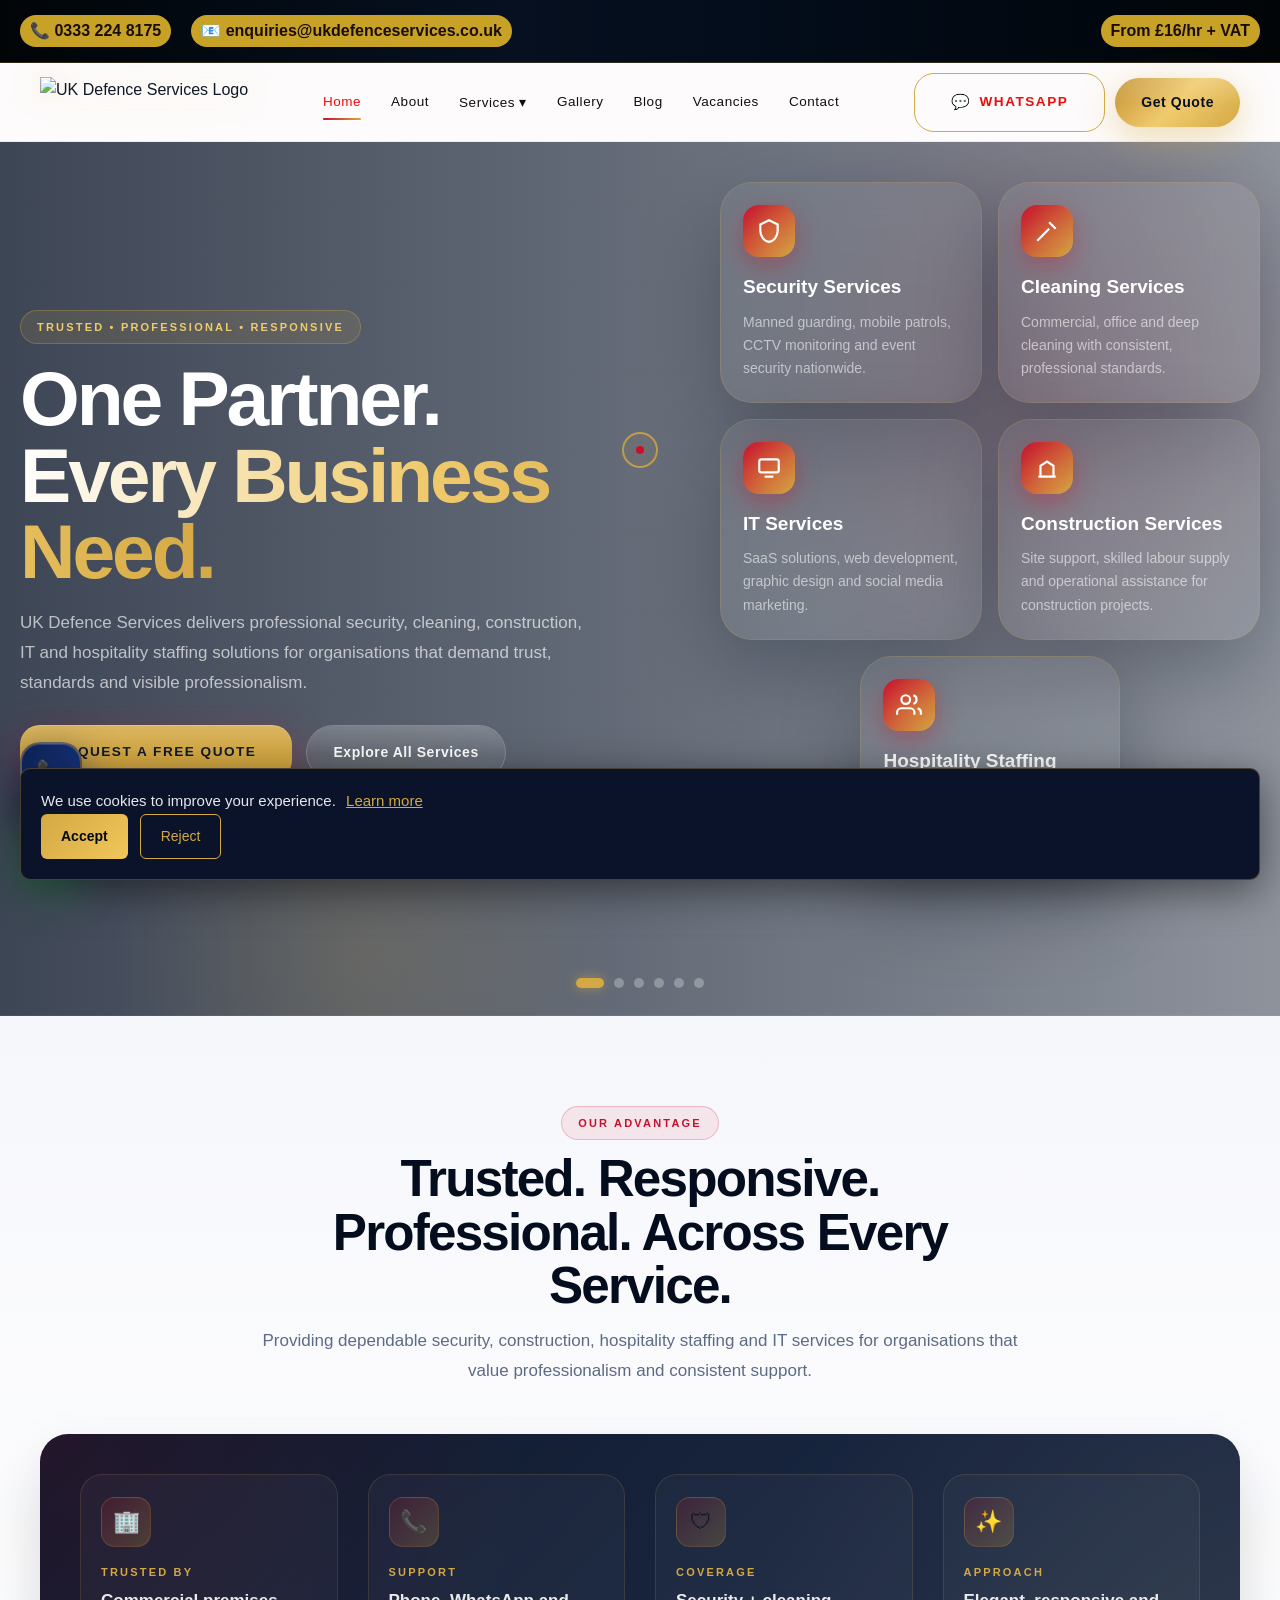
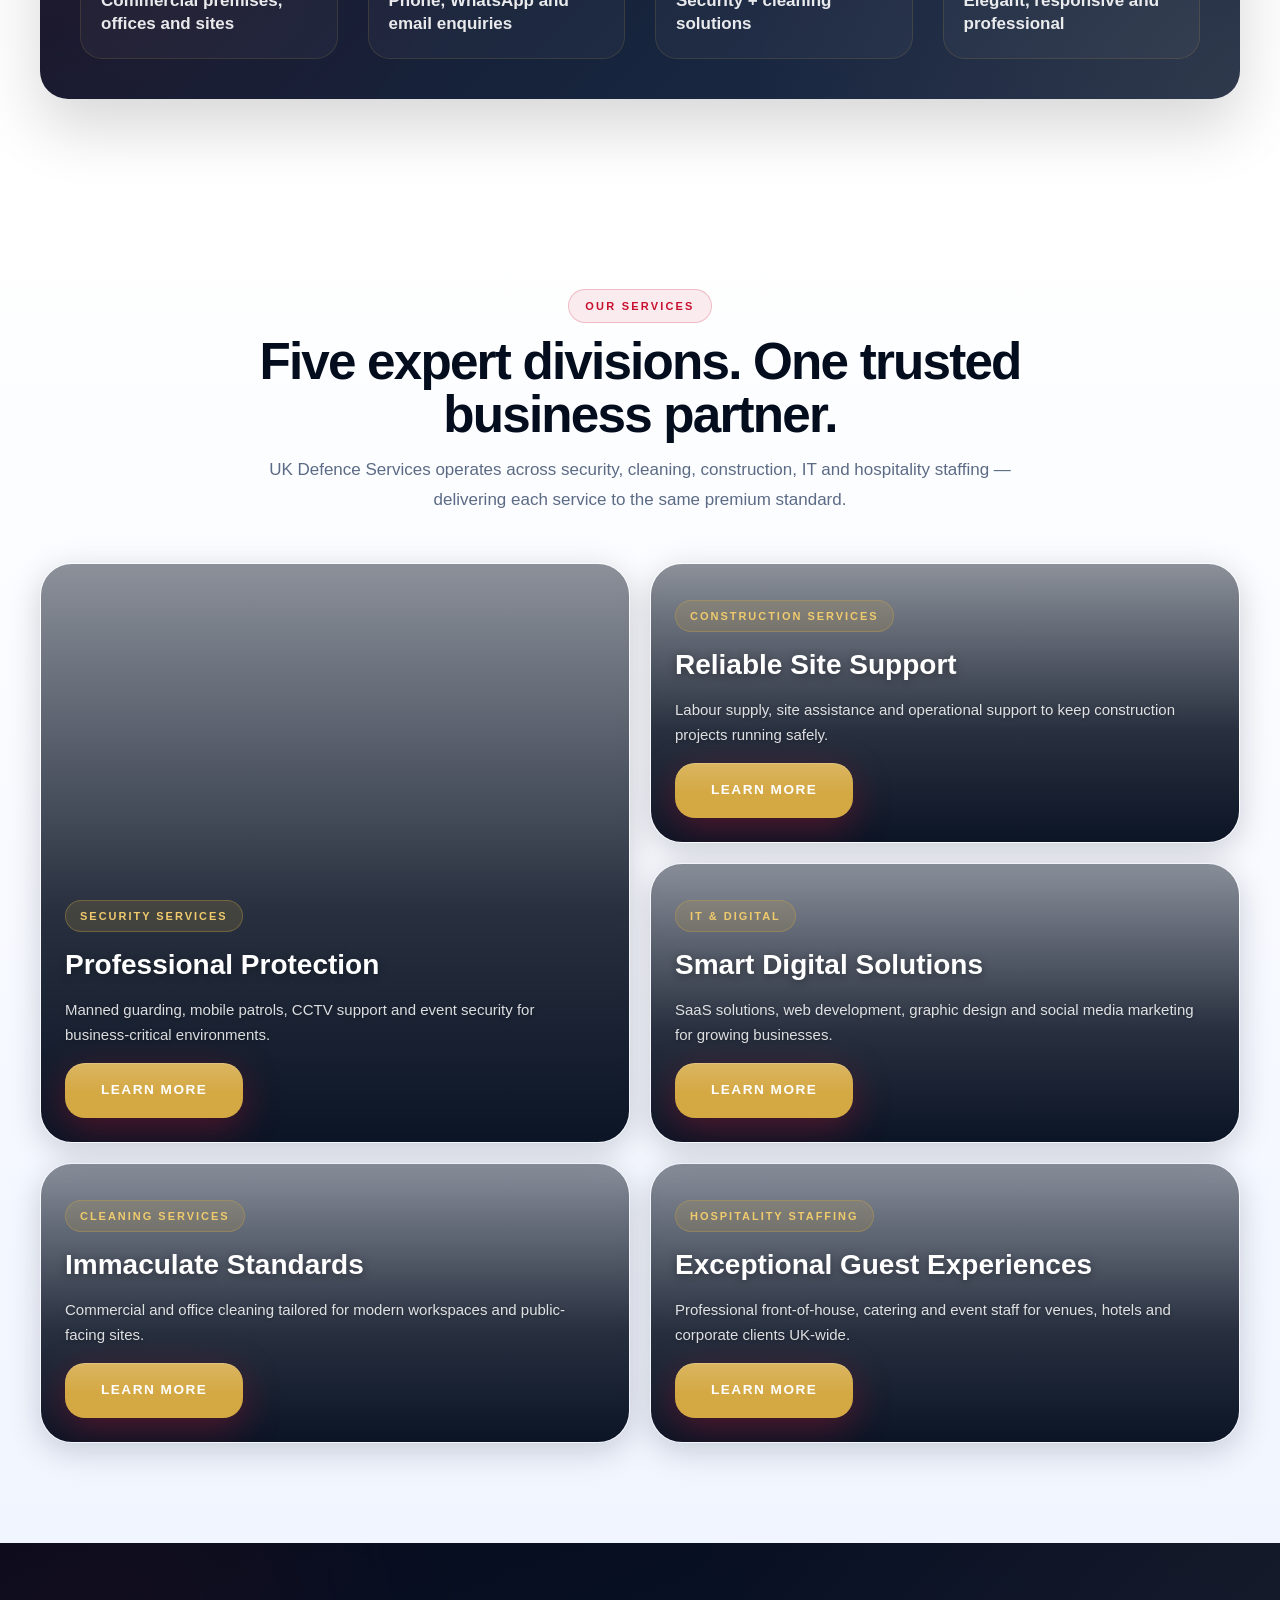
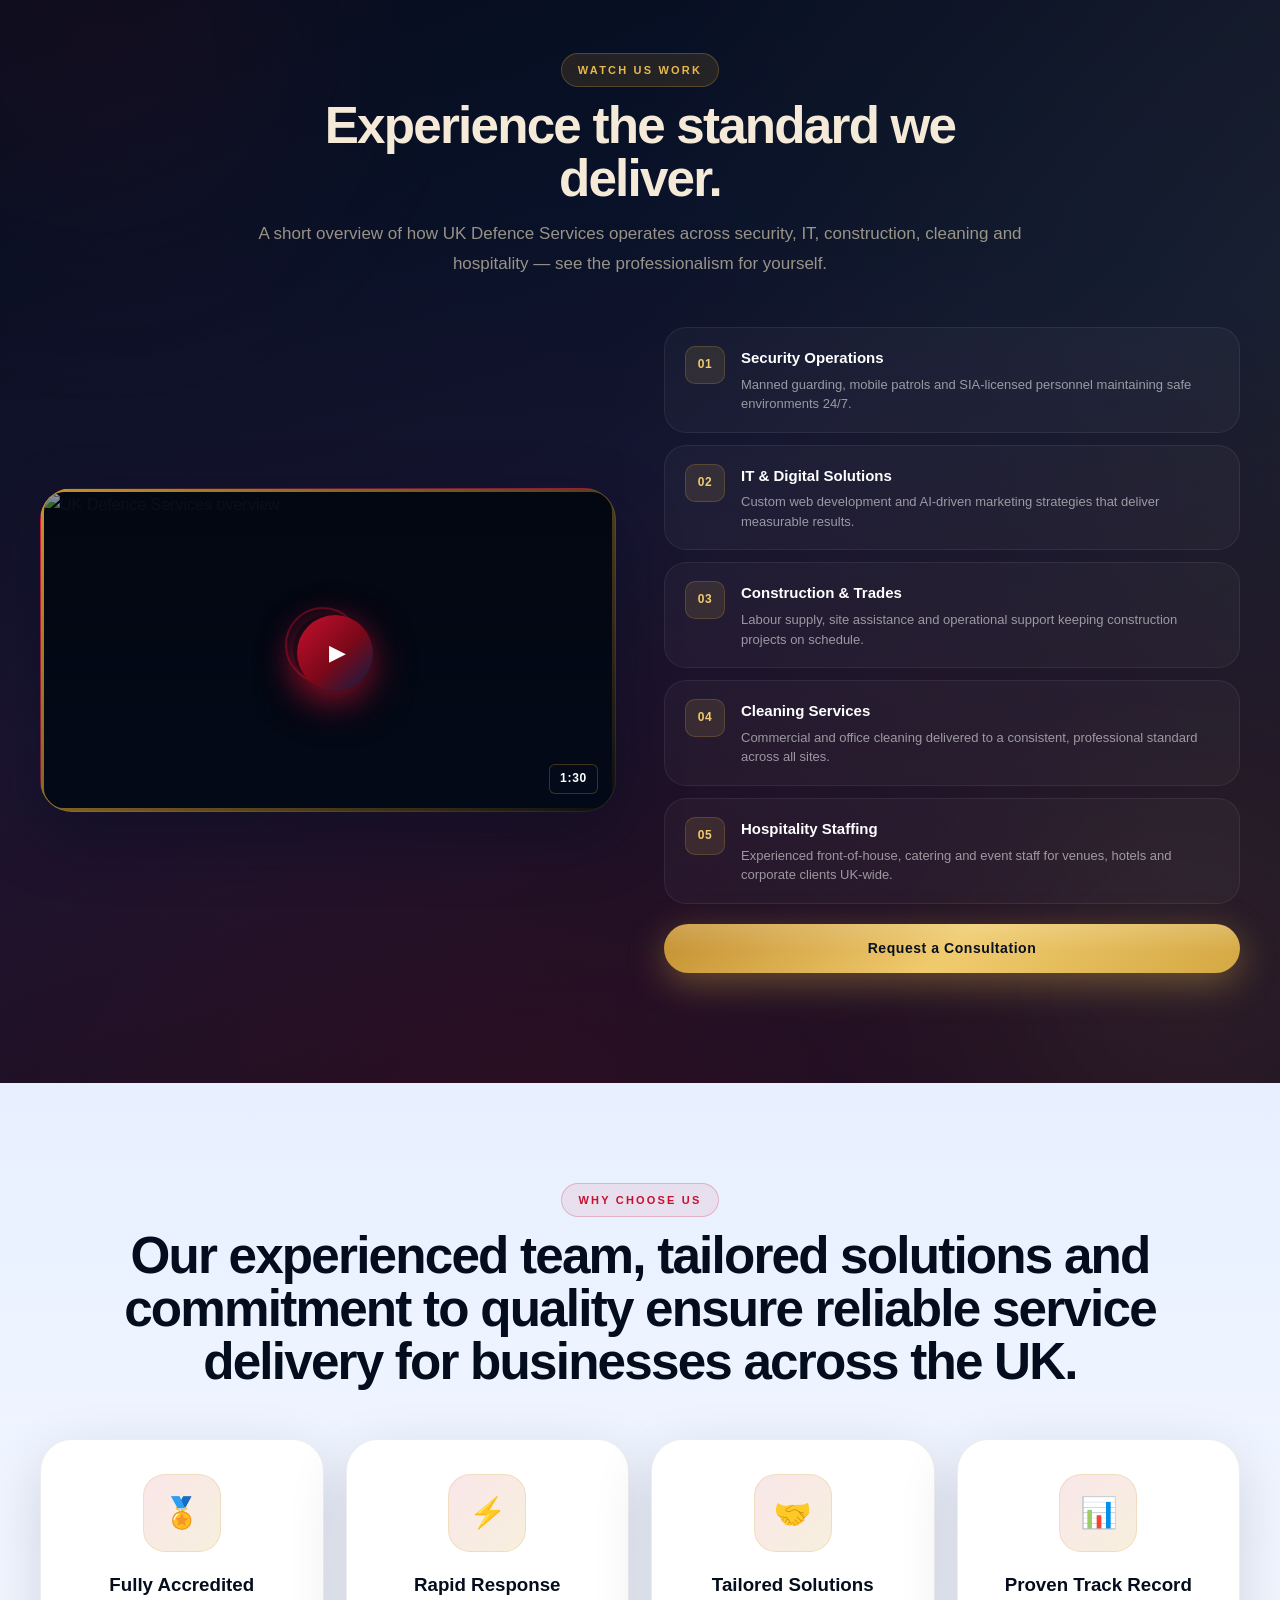
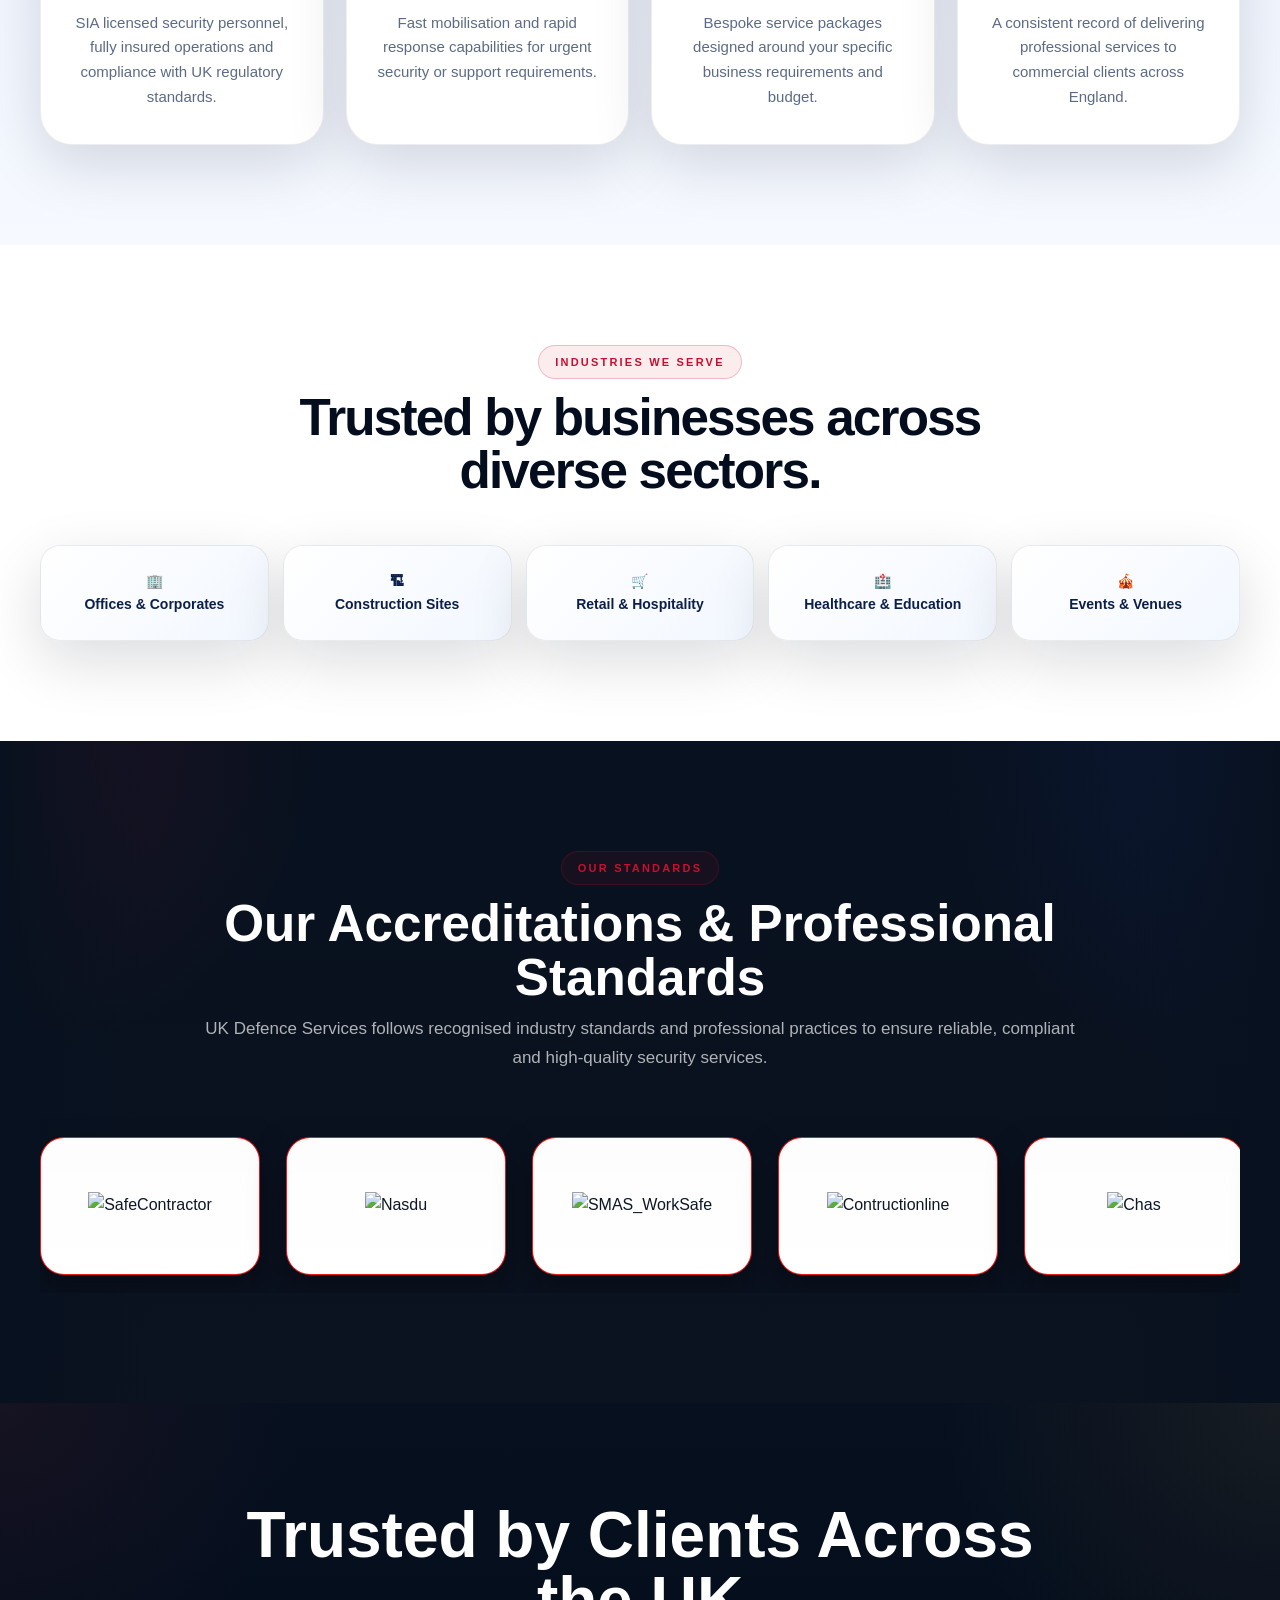
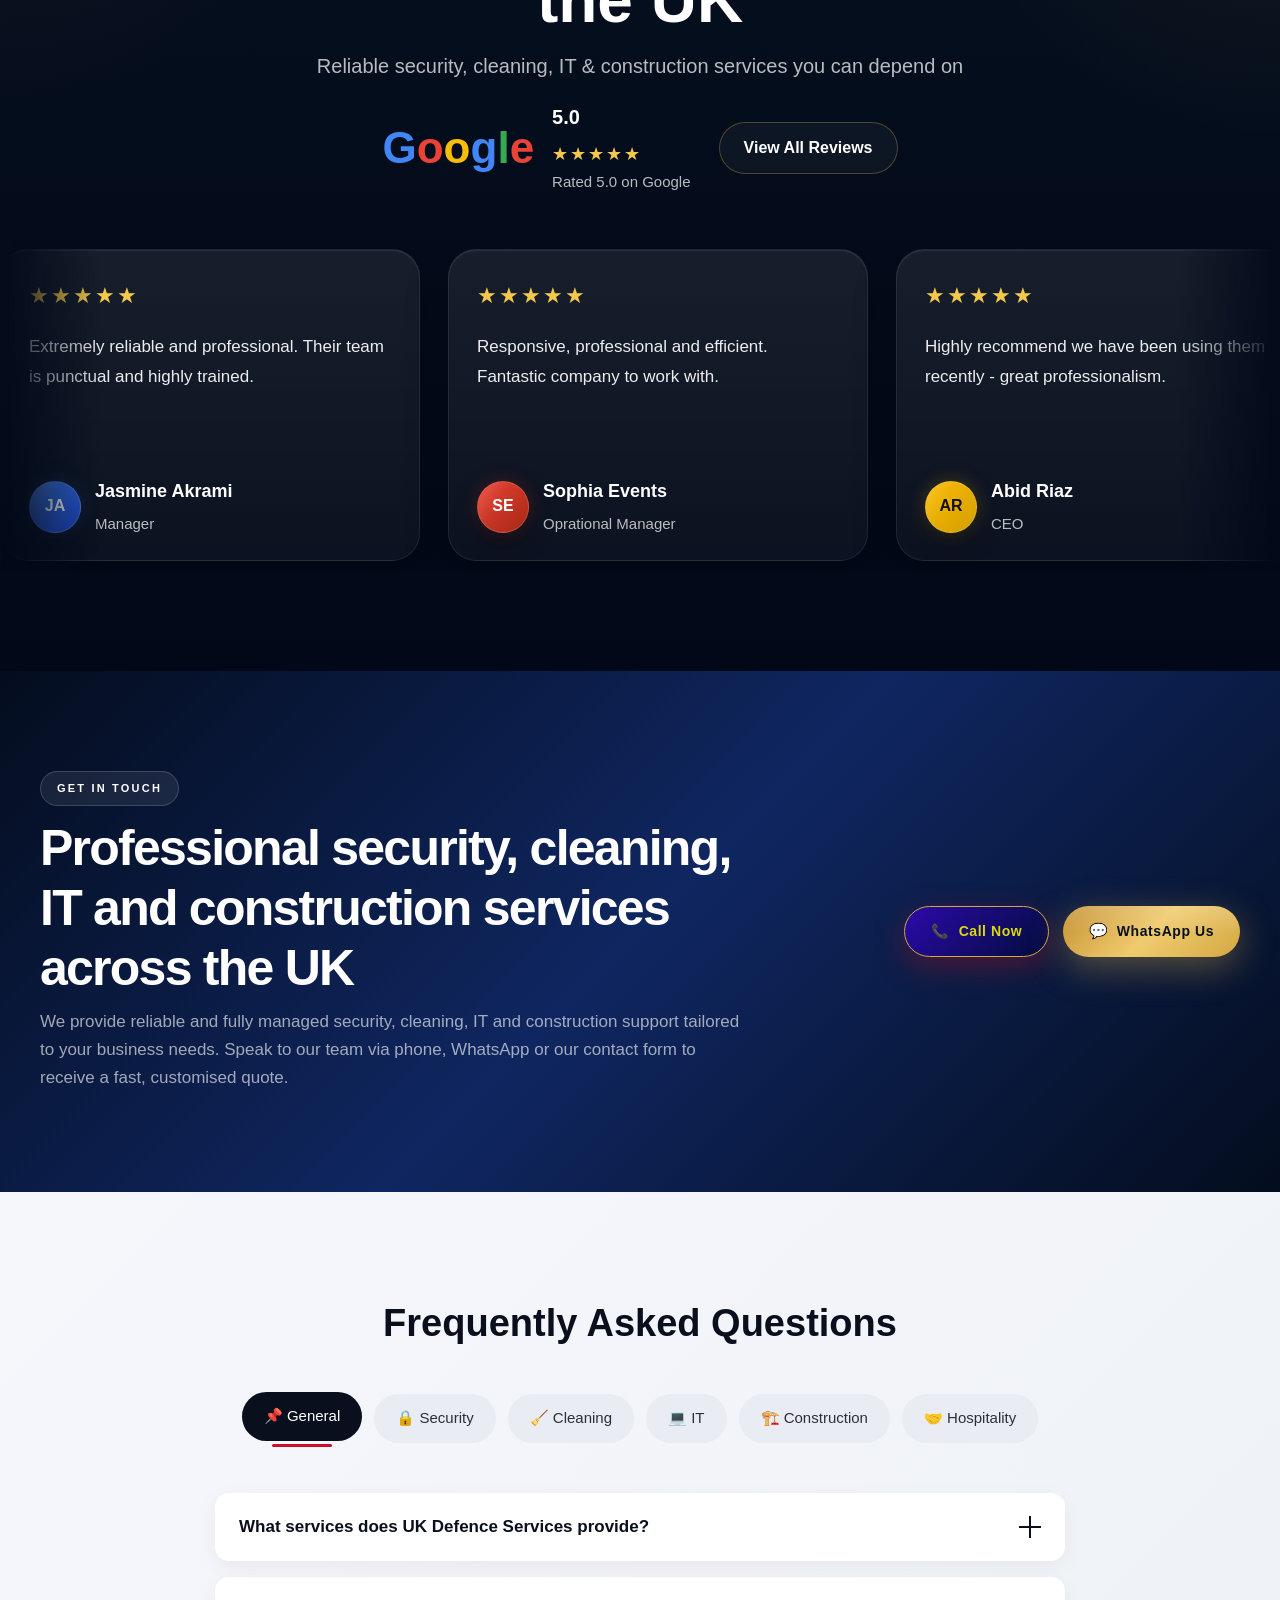
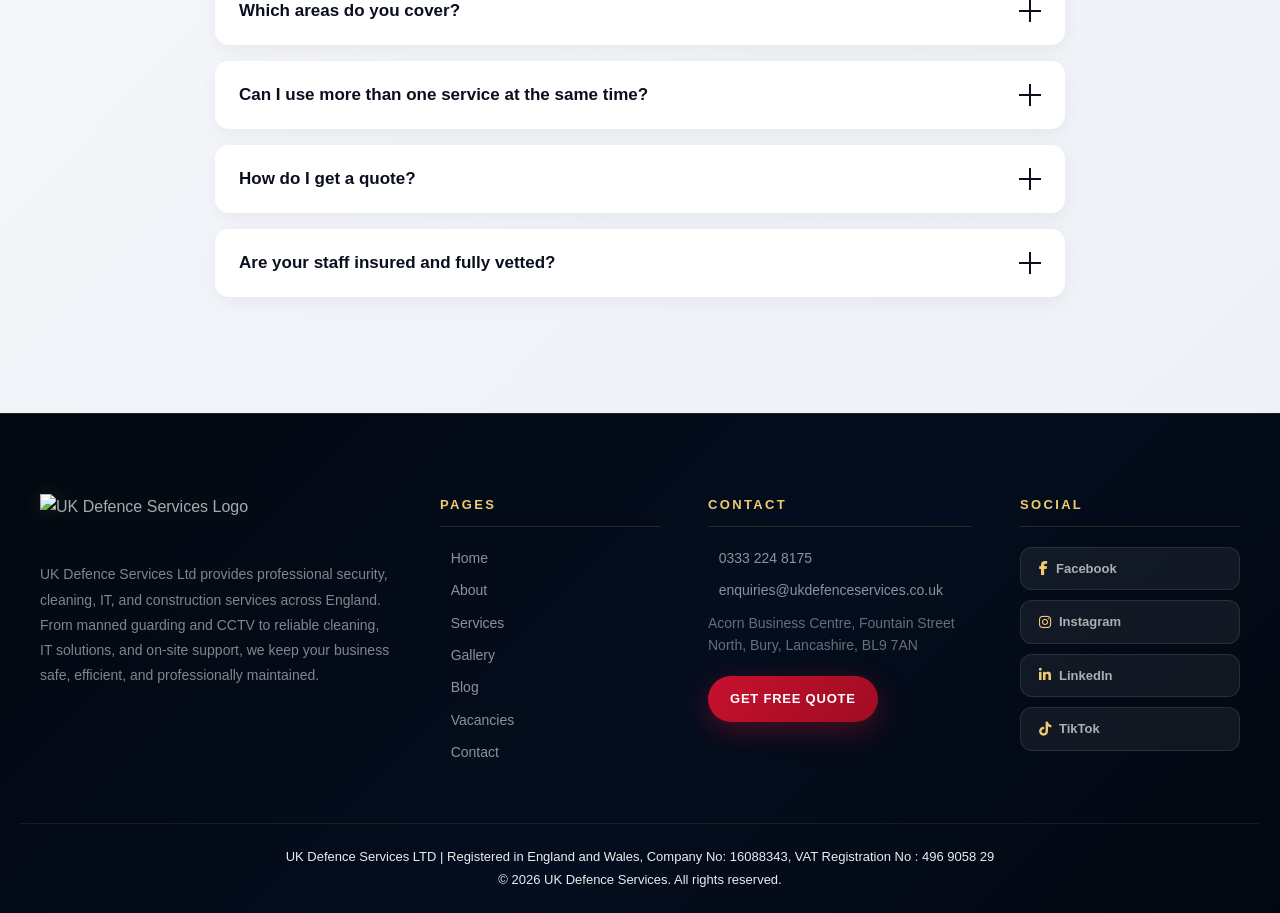
==== index.html @ 6c30d8b1 "Add files via upload" ====
<!-- ========================= FILE: index.html ========================= -->
<!DOCTYPE html>
<html lang="en">
<head>
  <meta charset="UTF-8" />
  <meta name="viewport" content="width=device-width, initial-scale=1.0">
  <title>UK Defence Services | Security · IT · Construction · Hospitality</title>
  <meta name="description" content="UK Defence Services provides professional security and cleaning services across the UK for offices, construction sites, retail premises, events and commercial properties." />
  <link rel="preconnect" href="https://fonts.googleapis.com">
  <link rel="preconnect" href="https://fonts.gstatic.com" crossorigin>
  <link href="https://fonts.googleapis.com/css2?family=Cormorant+Garamond:ital,wght@0,300;0,400;0,500;0,600;0,700;1,300;1,400;1,600&family=Plus+Jakarta+Sans:ital,wght@0,300;0,400;0,500;0,600;0,700;0,800;1,300;1,400&display=swap" rel="stylesheet">
  <link rel="stylesheet" href="https://cdnjs.cloudflare.com/ajax/libs/font-awesome/6.5.1/css/all.min.css">

  <link rel="stylesheet" href="newhome.css" />
  <link rel="stylesheet" href="cookie.css">
  <link rel="stylesheet" href="style.css">



</head>

<body class="has-custom-cursor">
<div class="cursor-ring"></div>
<div class="cursor-dot"></div>

  <!-- ===== START: Top Bar ===== -->
  <div class="topbar">
    <div class="container topbar-inner">
      <div class="topbar-left">

        <span style="background: #c8a227; color: #1a0e00; font-weight: 600; font-size: 16px; padding: 3px 10px; border-radius: 20px;">
          <a href="tel:03332248175" style="color: #1a0e00; text-decoration: none;">
            📞 0333 224 8175 </a>
        </span>

        
      <span style="background: #c8a227; color: #1a0e00; font-weight: 600; font-size: 16px; padding: 3px 10px; border-radius: 20px;">
         <a href="mailto:enquiries@ukdefenceservices.co.uk" style="color: #1a0e00; text-decoration: none;">
           📧 enquiries@ukdefenceservices.co.uk </a>
      </span>

      </div>
       <span style="background: #c8a227; color: #1a0e00; font-weight: 600; font-size: 16px; padding: 3px 10px; 
       border-radius: 20px;">From £16/hr + VAT</span>
     
    </div>
  </div>
  <!-- ===== END: Top Bar ===== -->

  <!-- ===== START: Header / Navigation ===== -->
  <header class="site-header" id="siteHeader">
    <div class="container nav-wrap">
      <a class="brand" href="index.html">
        <img src="assets/logo/logo.png" alt="UK Defence Services Logo" class="brand-logo-img" />
      </a>

      <nav class="main-nav" id="mainNav">
        <a href="index.html" class="active">Home</a>
        <a href="about.html">About</a>
      
    <div class="mega-menu">
        <a href="services.html" class="mega-trigger">Services ▾</a>
        <div class="mega-content">
          <div class="mega-column">
            <h4>Security</h4>
            <a href="security.html">🛡 Security Services</a>
            <p>Manned guarding, patrols, CCTV and event security.</p>
          </div>
          <div class="mega-column">
            <h4>Cleaning</h4>
            <a href="cleaning.html">🧹 Cleaning Services</a>
            <p>Commercial, office and deep cleaning for all premises.</p>
          </div>
          <div class="mega-column">
            <h4>Construction</h4>
            <a href="construction.html">🏗 Construction Services</a>
            <p>Labour supply, site support and skilled trades.</p>
          </div>
          <div class="mega-column">
            <h4>Hospitality</h4>
            <a href="hospitality.html">🍽 Hospitality Staffing</a>
            <p>Front-of-house and event hospitality staff.</p>
          </div>
          <div class="mega-column">
            <h4>Technology</h4>
            <a href="it-services.html">💻 IT &amp; Digital</a>
            <p>Web development, SaaS and digital marketing.</p>
          </div>
          <div class="mega-column">
            <h4>All Services</h4>
            <a href="services.html">📋 View All Services</a>
            <p>See our full range of professional services.</p>
          </div>
        </div>
      </div>

        <a href="gallery.html">Gallery</a>
        <a href="blog.html">Blog</a>
        <a href="vacancies.html">Vacancies</a>
        <a href="contact.html">Contact</a>
      </nav>

      <div class="nav-actions">
        <a class="btn btn-outline btn-icon whatsapp-btn" href="https://wa.me/447380738256">
          <span>💬</span> WhatsApp
        </a>
        <a class="btn btn-gold" href="contact.html">Get Quote</a>
      </div>

      <button class="menu-toggle" id="menuToggle" aria-label="Open menu">☰</button>
    </div>

    <div class="mobile-nav" id="mobileNav">
      <a href="index.html">Home</a>
      <a href="about.html">About</a>
      <a href="services.html">Services</a>
      <a href="gallery.html">Gallery</a>
      <a href="blog.html">Blog</a>
      <a href="vacancies.html">Vacancies</a>
      <a href="contact.html">Contact</a>
    </div>
  </header>
  <!-- ===== END: Header / Navigation ===== -->

  <!-- ===== START: Hero Carousel ===== -->

<section class="hero hero-home">
  <div class="hero-bg-lines"></div>
  <div class="hero-carousel" id="heroCarousel">

    <!-- ================================================ -->
    <!-- SLIDE 1 — Overview (All Services)                -->
    <!-- ================================================ -->
    <div class="hero-slide active security-slide"
      style="background-image:
        linear-gradient(90deg, rgba(7,18,38,.78), rgba(7,18,38,.46)),
        url('assets/images/Security.png');">

      <div class="container hero-inner">
        <div class="hero-copy">
          <span class="eyebrow">Trusted • Professional • Responsive</span>
          <h1>One Partner.<br><span>Every Business Need.</span></h1>
          <p>UK Defence Services delivers professional security, cleaning, construction, IT and hospitality staffing solutions for organisations that demand trust, standards and visible professionalism.</p>
          <div class="hero-cta-row">
            <a class="btn btn-primary" href="contact.html">Request a Free Quote</a>
            <a class="btn btn-ghost" href="services.html">Explore All Services</a>
          </div>
          <div class="hero-points">
            <span>24/7 Support</span>
            <span>Commercial Clients</span>
            <span>Rapid Response</span>
            <span>UK-Wide Coverage</span>
          </div>
        </div>

        <div class="hero-card-grid">
          <div class="hero-mini-card glass-card">
            <div class="hero-mini-icon">
              <svg width="26" height="26" viewBox="0 0 24 24" fill="none" stroke="white" stroke-width="2">
                <path d="M12 2L4 6v6c0 5 3.8 9.7 8 10 4.2-.3 8-5 8-10V6l-8-4z"/>
              </svg>
            </div>
            <h3>Security Services</h3>
            <p>Manned guarding, mobile patrols, CCTV monitoring and event security nationwide.</p>
          </div>
          <div class="hero-mini-card glass-card">
            <div class="hero-mini-icon">
              <svg width="26" height="26" viewBox="0 0 24 24" fill="none" stroke="white" stroke-width="2">
                <path d="M3 21l6-6M14 4l6 6M8 16l6-6"/>
              </svg>
            </div>
            <h3>Cleaning Services</h3>
            <p>Commercial, office and deep cleaning with consistent, professional standards.</p>
          </div>
          <div class="hero-mini-card glass-card">
            <div class="hero-mini-icon">
              <svg width="26" height="26" viewBox="0 0 24 24" fill="none" stroke="white" stroke-width="2">
                <rect x="3" y="4" width="18" height="12" rx="2"/>
                <path d="M8 20h8"/>
              </svg>
            </div>
            <h3>IT Services</h3>
            <p>SaaS solutions, web development, graphic design and social media marketing.</p>
          </div>
          <div class="hero-mini-card glass-card">
            <div class="hero-mini-icon">
              <svg width="26" height="26" viewBox="0 0 24 24" fill="none" stroke="white" stroke-width="2">
                <path d="M4 20h16M6 20V10l6-4 6 4v10"/>
              </svg>
            </div>
            <h3>Construction Services</h3>
            <p>Site support, skilled labour supply and operational assistance for construction projects.</p>
          </div>
          <div class="hero-mini-card glass-card">
            <div class="hero-mini-icon">
              <svg width="26" height="26" viewBox="0 0 24 24" fill="none" stroke="white" stroke-width="2">
                <path d="M17 21v-2a4 4 0 0 0-4-4H5a4 4 0 0 0-4 4v2"/>
                <circle cx="9" cy="7" r="4"/>
                <path d="M23 21v-2a4 4 0 0 0-3-3.87"/>
                <path d="M16 3.13a4 4 0 0 1 0 7.75"/>
              </svg>
            </div>
            <h3>Hospitality Staffing</h3>
            <p>Reliable front-of-house, catering and event staffing for venues across the UK.</p>
          </div>
        </div>
      </div>
    </div>
    <!-- END SLIDE 1 -->

    <!-- ================================================ -->
    <!-- SLIDE 2 — Security                               -->
    <!-- ================================================ -->
    <div class="hero-slide"
      style="background-image:
        linear-gradient(90deg, rgba(7,18,38,.80), rgba(7,18,38,.48)),
        url('assets/images/Security.png');">

      <div class="container hero-inner">
        <div class="hero-copy">
          <span class="eyebrow">Licensed • Vetted • Always On</span>
          <h1>Professional Security Services<br><span>You Can Rely On 24/7.</span></h1>
          <p>UK Defence Services provides SIA-licensed manned guarding, mobile patrols, CCTV monitoring and event security for commercial, retail and public-sector clients across the UK.</p>
          <div class="hero-cta-row">
            <a class="btn btn-primary" href="contact.html">Get a Security Quote</a>
            <a class="btn btn-ghost" href="services.html">View Security Services</a>
          </div>
          <div class="hero-points">
            <span>SIA Licensed Guards</span>
            <span>Mobile Patrols</span>
            <span>CCTV Support</span>
            <span>Event Security</span>
          </div>
        </div>

        <div class="hero-side-card hero-stat-stack glass-card">
          <div class="hero-mini-icon">
            <svg width="28" height="28" viewBox="0 0 24 24" fill="none" stroke="white" stroke-width="2" stroke-linecap="round" stroke-linejoin="round">
              <path d="M12 2L4 6v6c0 5 3.8 9.7 8 10 4.2-.3 8-5 8-10V6l-8-4z"/>
            </svg>
          </div>
          <h3 style="color:#f5c35b;">Why Choose Us</h3>
          <ul>
            <li>SIA-licensed &amp; fully vetted officers</li>
            <li>24/7 control room support</li>
            <li>Rapid deployment nationwide</li>
            <li>Bespoke risk assessments</li>
          </ul>
        </div>
      </div>
    </div>
    <!-- END SLIDE 2 -->

    <!-- ================================================ -->
    <!-- SLIDE 3 — Cleaning                               -->
    <!-- ================================================ -->
    <div class="hero-slide"
      style="background-image:
        linear-gradient(90deg, rgba(7,18,38,.8), rgba(7,18,38,.48)),
        url('assets/images/cleaning.png');">

      <div class="container hero-inner">
        <div class="hero-copy">
          <span class="eyebrow">Clean • Consistent • Professional</span>
          <h1>Commercial Cleaning Services<br><span>That Make a Lasting Impression.</span></h1>
          <p>From daily office cleans to specialist deep cleaning contracts, UK Defence Services maintains spotless environments for businesses, public buildings and high-footfall venues across the UK.</p>
          <div class="hero-cta-row">
            <a class="btn btn-primary" href="contact.html">Book a Cleaning Consultation</a>
            <a class="btn btn-ghost" href="gallery.html">See Our Work</a>
          </div>
          <div class="hero-points">
            <span>Office Cleaning</span>
            <span>Deep Cleaning</span>
            <span>Flexible Contracts</span>
            <span>Eco-Friendly Products</span>
          </div>
        </div>

        <div class="hero-stat-stack glass-card hero-stat-up">
          <div><strong>50+</strong><span>Sites Supported</span></div>
          <div><strong>98%</strong><span>Client Satisfaction</span></div>
          <div><strong>24/7</strong><span>Service Availability</span></div>
        </div>
      </div>
    </div>
    <!-- END SLIDE 3 -->

    <!-- ================================================ -->
    <!-- SLIDE 4 — Construction                           -->
    <!-- ================================================ -->
    <div class="hero-slide"
      style="background-image:
        linear-gradient(90deg, rgba(7,18,38,.80), rgba(7,18,38,.48)),
        url('assets/images/Construction.png');">

      <div class="container hero-inner">
        <div class="hero-copy">
          <span class="eyebrow">Site Support • Labour Supply • Delivery</span>
          <h1>Construction Support Services<br><span>Built for Reliable Site Operations.</span></h1>
          <p>UK Defence Services supplies skilled site labour, operational support staff and project assistance to construction companies and contractors who need dependable, safety-conscious teams on the ground.</p>
          <div class="hero-cta-row">
            <a class="btn btn-primary" href="contact.html">Request Site Support</a>
            <a class="btn btn-ghost" href="services.html">Explore Construction Services</a>
          </div>
          <div class="hero-points">
            <span>Skilled Labour Supply</span>
            <span>Site Assistance</span>
            <span>Health &amp; Safety Compliant</span>
            <span>Flexible Coverage</span>
          </div>
        </div>

        <div class="hero-side-card hero-stat-stack glass-card">
          <div class="hero-mini-icon">
            <svg width="28" height="28" viewBox="0 0 24 24" fill="none" stroke="white" stroke-width="2" stroke-linecap="round" stroke-linejoin="round">
              <circle cx="12" cy="12" r="3"></circle>
              <path d="M19.4 15a1.7 1.7 0 0 0 .3 1.8l.1.1a2 2 0 1 1-2.8 2.8l-.1-.1a1.7 1.7 0 0 0-1.8-.3 1.7 1.7 0 0 0-1 1.5V21a2 2 0 1 1-4 0v-.1a1.7 1.7 0 0 0-1-1.5 1.7 1.7 0 0 0-1.8.3l-.1.1a2 2 0 1 1-2.8-2.8l.1-.1a1.7 1.7 0 0 0 .3-1.8 1.7 1.7 0 0 0-1.5-1H3a2 2 0 1 1 0-4h.1a1.7 1.7 0 0 0 1.5-1 1.7 1.7 0 0 0-.3-1.8l-.1-.1a2 2 0 1 1 2.8-2.8l.1.1a1.7 1.7 0 0 0 1.8.3h0A1.7 1.7 0 0 0 10.5 3H11a2 2 0 1 1 4 0h-.1a1.7 1.7 0 0 0 1 1.5h0a1.7 1.7 0 0 0 1.8-.3l.1-.1a2 2 0 1 1 2.8 2.8l-.1.1a1.7 1.7 0 0 0-.3 1.8v0A1.7 1.7 0 0 0 21 10.5V11a2 2 0 1 1 0 4h-.1a1.7 1.7 0 0 0-1.5 1z"></path>
            </svg>
          </div>
          <h3 style="color:#f5c35b;">Operational Excellence</h3>
          <ul>
            <li>Fully trained &amp; certified staff</li>
            <li>Rapid response deployment</li>
            <li>Flexible site coverage</li>
            <li>Consistent service standards</li>
          </ul>
        </div>
      </div>
    </div>
    <!-- END SLIDE 4 -->

    <!-- ================================================ -->
    <!-- SLIDE 5 — IT Services                            -->
    <!-- ================================================ -->
    <div class="hero-slide"
      style="background-image:
        linear-gradient(90deg, rgba(7,18,38,.80), rgba(7,18,38,.48)),
        url('assets/images/IT.png');">

      <div class="container hero-inner">
        <div class="hero-copy">
          <span class="eyebrow">Digital • Scalable • Results-Driven</span>
          <h1>IT &amp; Digital Solutions<br><span>Built to Grow Your Business.</span></h1>
          <p>From bespoke web development and SaaS platforms to graphic design and social media marketing, UK Defence Services helps organisations build a powerful, measurable digital presence.</p>
          <div class="hero-cta-row">
            <a class="btn btn-primary" href="contact.html">Start Your Digital Project</a>
            <a class="btn btn-ghost" href="services.html">Explore IT Services</a>
          </div>
          <div class="hero-points">
            <span>Web Development</span>
            <span>SaaS Solutions</span>
            <span>Graphic Design</span>
            <span>Social Media Marketing</span>
          </div>
        </div>

        <div class="hero-side-card hero-stat-stack glass-card">
          <div class="hero-mini-icon">
            <svg width="28" height="28" viewBox="0 0 24 24" fill="none" stroke="white" stroke-width="2" stroke-linecap="round" stroke-linejoin="round">
              <path d="M3 12l4-4 4 4 4-4 6 6"></path>
            </svg>
          </div>
          <h3 style="color:#f5c35b;">Our Digital Promise</h3>
          <ul>
            <li>Clear, transparent communication</li>
            <li>On-time, on-budget delivery</li>
            <li>SEO &amp; performance-first builds</li>
            <li>Long-term support partnerships</li>
          </ul>
        </div>
      </div>
    </div>
    <!-- END SLIDE 5 -->

    <!-- ================================================ -->
    <!-- SLIDE 6 — Hospitality Staffing                   -->
    <!-- ================================================ -->
    <div class="hero-slide"
      style="background-image:
        linear-gradient(90deg, rgba(7,18,38,.80), rgba(7,18,38,.48)),
        url('assets/images/Hospitality.png');">

      <div class="container hero-inner">
        <div class="hero-copy">
          <span class="eyebrow">Front-of-House • Events • Catering</span>
          <h1>Hospitality Staffing Solutions<br><span>That Elevate Every Guest Experience.</span></h1>
          <p>UK Defence Services supplies experienced, professional hospitality staff — from front-of-house and bar teams to event catering crews — helping venues, hotels and corporate clients deliver exceptional service every time.</p>
          <div class="hero-cta-row">
            <a class="btn btn-primary" href="contact.html">Enquire About Staffing</a>
            <a class="btn btn-ghost" href="services.html">Explore Hospitality Services</a>
          </div>
          <div class="hero-points">
            <span>Event Staffing</span>
            <span>Front-of-House Teams</span>
            <span>Catering Support</span>
            <span>Short &amp; Long-Term Contracts</span>
          </div>
        </div>

        <div class="hero-side-card hero-stat-stack glass-card">
          <div class="hero-mini-icon">
            <svg width="28" height="28" viewBox="0 0 24 24" fill="none" stroke="white" stroke-width="2" stroke-linecap="round" stroke-linejoin="round">
              <path d="M17 21v-2a4 4 0 0 0-4-4H5a4 4 0 0 0-4 4v2"/>
              <circle cx="9" cy="7" r="4"/>
              <path d="M23 21v-2a4 4 0 0 0-3-3.87"/>
              <path d="M16 3.13a4 4 0 0 1 0 7.75"/>
            </svg>
          </div>
          <h3 style="color:#f5c35b;">Staffing You Can Trust</h3>
          <ul>
            <li>Fully vetted &amp; trained personnel</li>
            <li>Last-minute cover available</li>
            <li>Uniformed, presentable teams</li>
            <li>UK-wide placement capability</li>
          </ul>
        </div>
      </div>
    </div>
    <!-- END SLIDE 6 -->

  </div><!-- /hero-carousel -->

  <div class="hero-dots" id="heroDots">
    <button class="active" data-slide="0"></button>
    <button data-slide="1"></button>
    <button data-slide="2"></button>
    <button data-slide="3"></button>
    <button data-slide="4"></button>
    <button data-slide="5"></button>
  </div>
</section>


  <!-- ===== END: Hero Carousel ===== -->

  <!-- Every Page content will change from-->
  <!-- ===== START: PREMIUM TRUST STRIP ===== -->
<section class="section pull-up-strip reveal">
  <div class="container">
    <div class="section-heading center-width">
        <span class="tag-label">OUR ADVANTAGE</span>
        <h2>Trusted. Responsive. Professional. Across Every Service.</h2>
        <p>Providing dependable security, construction, hospitality staffing and IT services
            for organisations that value professionalism and consistent support.</p>
      </div>

      
    <div class="premium-strip-wrap">

        <div class="premium-strip-card reveal">
        <div class="premium-strip-icon">🏢</div>
        <small>Trusted By</small>
        <strong>Commercial premises, offices and sites</strong>
      </div>

      <div class="premium-strip-card reveal">
        <div class="premium-strip-icon">📞</div>
        <small>Support</small>
        <strong>Phone, WhatsApp and email enquiries</strong>
      </div>

      <div class="premium-strip-card reveal">
        <div class="premium-strip-icon">🛡</div>
        <small>Coverage</small>
        <strong>Security + cleaning solutions</strong>
      </div>

      <div class="premium-strip-card reveal">
        <div class="premium-strip-icon">✨</div>
        <small>Approach</small>
        <strong>Elegant, responsive and professional</strong>
      </div>

    </div>
  </div>
</section>
<!-- ===== END: PREMIUM TRUST STRIP ===== -->
  
  
    <!-- ===== START: Home Services Preview ===== -->
 <section class="section theme-light reveal">
  <div class="container">
    <div class="section-heading center-width">
      <span class="tag-label">Our Services</span>
      <h2>Five expert divisions. One trusted business partner.</h2>
      <p>UK Defence Services operates across security, cleaning, construction, IT and hospitality staffing — delivering each service to the same premium standard.</p>
    </div>

    <div class="service-feature-grid">

      <article class="feature-tile security">
        <div class="feature-content">
          <span class="feature-badge">Security Services</span>
          <h3>Professional Protection</h3>
          <p>Manned guarding, mobile patrols, CCTV support and event security for business-critical environments.</p>
          <a href="services.html" class="btn btn-small btn-primary">Learn More</a>
        </div>
      </article>

      <article class="feature-tile cleaning">
        <div class="feature-content">
          <span class="feature-badge">Cleaning Services</span>
          <h3>Immaculate Standards</h3>
          <p>Commercial and office cleaning tailored for modern workspaces and public-facing sites.</p>
          <a href="services.html" class="btn btn-small btn-primary">Learn More</a>
        </div>
      </article>

      <article class="feature-tile construction">
        <div class="feature-content">
          <span class="feature-badge">Construction Services</span>
          <h3>Reliable Site Support</h3>
          <p>Labour supply, site assistance and operational support to keep construction projects running safely.</p>
          <a href="services.html" class="btn btn-small btn-primary">Learn More</a>
        </div>
      </article>

      <article class="feature-tile it">
        <div class="feature-content">
          <span class="feature-badge">IT &amp; Digital</span>
          <h3>Smart Digital Solutions</h3>
          <p>SaaS solutions, web development, graphic design and social media marketing for growing businesses.</p>
          <a href="services.html" class="btn btn-small btn-primary">Learn More</a>
        </div>
      </article>

      <article class="feature-tile hospitality">
        <div class="feature-content">
          <span class="feature-badge">Hospitality Staffing</span>
          <h3>Exceptional Guest Experiences</h3>
          <p>Professional front-of-house, catering and event staff for venues, hotels and corporate clients UK-wide.</p>
          <a href="services.html" class="btn btn-small btn-primary">Learn More</a>
        </div>
      </article>

    </div>
  </div>
</section>
  <!-- ===== END: Home Services Preview ===== -->


   <!-- ===== START: Watch Us work===== -->
  <!-- ===== START: Services Video Section ===== -->

  <section class="section services-video-section">
  <div class="container">
    <div class="section-heading center-width">
      <span class="tag-label">Watch Us Work</span>
      <h2>Experience the standard we deliver.</h2>
      <p>A short overview of how UK Defence Services operates across security, IT, construction, cleaning and hospitality — see the professionalism for yourself.</p>
    </div>

    <div class="svs-layout">

      <!-- Video player left -->
      <div class="svs-player">
        <div class="svs-frame">
          <div class="svs-frame-inner">
            <div class="svs-poster" id="svsPoster">
              <img src="https://images.unsplash.com/photo-1521737604893-d14cc237f11d?auto=format&fit=crop&w=900&q=80"
                   alt="UK Defence Services overview" />
              <div class="svs-overlay"></div>
              <button class="svs-play-btn" id="svsPlayBtn" aria-label="Play video">
                <span class="svs-play-triangle">&#9654;</span>
                <span class="svs-play-pulse"></span>
              </button>
              <div class="svs-badge">1:30</div>
            </div>
            <video id="svsVideo" controls preload="none" style="display:none; width:100%; height:100%; object-fit:cover; border-radius:0;">
              <source src="https://commondatastorage.googleapis.com/gtv-videos-bucket/sample/BigBuckBunny.mp4" type="video/mp4" />
              Your browser does not support the video tag.
            </video>
          </div>
        </div>

        <!-- Floating animated badges 
        <div class="svs-float-badge badge-1">
          <span>🛡️</span> SIA Licensed
        </div>
        <div class="svs-float-badge badge-2">
          <span>⭐</span> 98% Satisfaction
        </div>
        <div class="svs-float-badge badge-3">
          <span>🕐</span> 24/7 Support
        </div>-->
      </div>

      <!-- Chapters right -->
      <div class="svs-chapters">
        <div class="svs-chapter" style="--i:0">
          <div class="svs-ch-num">01</div>
          <div class="svs-ch-body">
            <strong>Security Operations</strong>
            <p>Manned guarding, mobile patrols and SIA-licensed personnel maintaining safe environments 24/7.</p>
          </div>
        </div>
        <div class="svs-chapter" style="--i:1">
          <div class="svs-ch-num">02</div>
          <div class="svs-ch-body">
            <strong>IT &amp; Digital Solutions</strong>
            <p>Custom web development and AI-driven marketing strategies that deliver measurable results.</p>
          </div>
        </div>
        <div class="svs-chapter" style="--i:2">
          <div class="svs-ch-num">03</div>
          <div class="svs-ch-body">
            <strong>Construction &amp; Trades</strong>
            <p>Labour supply, site assistance and operational support keeping construction projects on schedule.</p>
          </div>
        </div>
        <div class="svs-chapter" style="--i:3">
          <div class="svs-ch-num">04</div>
          <div class="svs-ch-body">
            <strong>Cleaning Services</strong>
            <p>Commercial and office cleaning delivered to a consistent, professional standard across all sites.</p>
          </div>
        </div>
        <div class="svs-chapter" style="--i:4">
          <div class="svs-ch-num">05</div>
          <div class="svs-ch-body">
            <strong>Hospitality Staffing</strong>
            <p>Experienced front-of-house, catering and event staff for venues, hotels and corporate clients UK-wide.</p>
          </div>
        </div>

        <a href="contact.html" class="btn btn-gold" style="margin-top:8px;">Request a Consultation</a>
      </div>

    </div>
  </div>

  <!-- Animated background orbs -->
  <div class="svs-orb orb-1"></div>
  <div class="svs-orb orb-2"></div>
</section>
  <!-- ===== END: Services Video Section ===== -->



  <!-- ===== START: Why Choose Us ===== -->
 <section class="section theme-soft-blue reveal">
  <div class="container">
    <div class="section-heading center-align">
      <span class="tag-label">Why Choose Us</span>
      <h2>Our experienced team, tailored solutions and commitment to quality ensure reliable service delivery for businesses across the UK.</h2>
    </div>
    <div class="icon-card-grid four-col" style="margin-top:50px;">
      <div class="icon-card reveal">
        <div class="icon-bubble">🏅</div>
        <h3>Fully Accredited</h3>
        <p>SIA licensed security personnel, fully insured operations and compliance with UK regulatory standards.</p>
      </div>
      <div class="icon-card reveal">
        <div class="icon-bubble">⚡</div>
        <h3>Rapid Response</h3>
        <p>Fast mobilisation and rapid response capabilities for urgent security or support requirements.</p>
      </div>
      <div class="icon-card reveal">
        <div class="icon-bubble">🤝</div>
        <h3>Tailored Solutions</h3>
        <p>Bespoke service packages designed around your specific business requirements and budget.</p>
      </div>
      <div class="icon-card reveal">
        <div class="icon-bubble">📊</div>
        <h3>Proven Track Record</h3>
        <p>A consistent record of delivering professional services to commercial clients across England.</p>
      </div>
    </div>
  </div>
</section>

  <!-- ===== END: Why Choose Us ===== -->

  <!-- ===== START: Clients ===== -->
  <section class="section theme-white reveal">
  <div class="container">
    <div class="section-heading center-width">
      <span class="tag-label">Industries We Serve</span>
      <h2>Trusted by businesses across diverse sectors.</h2>
    </div>
    <div class="logo-strip">
      <div class="logo-chip">🏢<br>Offices &amp; Corporates</div>
      <div class="logo-chip">🏗<br>Construction Sites</div>
      <div class="logo-chip">🛒<br>Retail &amp; Hospitality</div>
      <div class="logo-chip">🏥<br>Healthcare &amp; Education</div>
      <div class="logo-chip">🎪<br>Events &amp; Venues</div>
    </div>
  </div>
</section>

  <!-- ===== END: Clients ===== -->

  <!-- ===== START: ACCREDITATIONS SECTION ===== -->
<section class="section accreditation-section reveal">

  <div class="container">

    <div class="section-heading-acc center-align">
      <span class="tag-label ">Our Standards</span>
      <h2>Our Accreditations & Professional Standards</h2>
      <p>
        UK Defence Services follows recognised industry standards and professional
        practices to ensure reliable, compliant and high-quality security services.
      </p>
    </div>

    <div class="logo-marquee">
  <div class="logo-track">

      <div class="accreditation-card"><img src="assets/accridation/SafeContractor.png" alt="SafeContractor"> </div>
      <div class="accreditation-card"><img src="assets/accridation/Nasdu.png" alt="Nasdu"></div>
      <div class="accreditation-card"><img src="assets/accridation/SMAS_WorkSafe.png" alt="SMAS_WorkSafe"></div>
      <div class="accreditation-card"><img src="assets/accridation/Constructionline.png" alt="Contructionline"></div>
     <div class="accreditation-card"><img src="assets/accridation/Chas.png" alt="Chas"></div>

     <!-- Duplicate-->
    <div class="accreditation-card"><img src="assets/accridation/SafeContractor.png" alt="SafeContractor"> </div>
      <div class="accreditation-card"><img src="assets/accridation/Nasdu.png" alt="Nasdu"></div>
      <div class="accreditation-card"><img src="assets/accridation/SMAS_WorkSafe.png" alt="SMAS_WorkSafe"></div>
      <div class="accreditation-card"><img src="assets/accridation/Constructionline.png" alt="Contructionline"></div>
     <div class="accreditation-card"><img src="assets/accridation/Chas.png" alt="Chas"></div> 
    </div>

  </div>
  </div>

</section>
<!-- ===== END: ACCREDITATIONS SECTION ===== -->

  <!-- ===== START: Review Section -->

<section class="reviews-section">
  <div class="reviews-header">
    <h2>Trusted by Clients Across the UK</h2>
    <p>Reliable security, cleaning, IT & construction services you can depend on</p>
  </div>

  <div class="google-badge">
    <div class="badge-left">
      <div class="g-logo">
        <span style="color:#4285F4;">G</span><span style="color:#EA4335;">o</span><span style="color:#FBBC05;">o</span><span style="color:#4285F4;">g</span><span style="color:#34A853;">l</span><span style="color:#EA4335;">e</span>
      </div>
      <div>
        <h3>5.0</h3>
        <div class="stars">★★★★★</div>
        <p>Rated 5.0 on Google</p>
      </div>
    </div>

    <a href="https://www.google.com/search?sca_esv=8f19c72cf42aa264&sxsrf=ANbL-n7tC4eh6jnr_g90RzQeXq5UlW4QOg:1774437989659&si=AL3DRZEsmMGCryMMFSHJ3StBhOdZ2-6yYkXd_doETEE1OR-qOQL97Y-yTmTCh1NS-DP-a7ZT7BzmAkIQPrWPARM6wcax31gt0BEiFDCafo8_tliyRqDTreuf7JcyokKJxMlJZxY6vDEgeDrJE3E9h-7bRKUhbtFy7Q%3D%3D&q=UK+DEFENCE+SERVICES+LTD+Reviews&sa=X&ved=2ahUKEwjQuLLQ-LqTAxVvWUEAHSLfGUEQ0bkNegQIHRAH&biw=1528&bih=732&dpr=2.5" target="_blank">View All Reviews</a>
  </div>

  <div class="reviews-marquee">
    <div class="reviews-track">

      <!-- CARD 1 -->
      <div class="review-card">
        <div class="stars">★★★★★</div>
        <p>Extremely reliable and professional. Their team is punctual and highly trained.</p>
        
        <div class="review-user">
        <div class="avatar g-blue">
            JA
            <span class="verified"></span>
        </div>
        <div>
            <h4>Jasmine Akrami</h4>
            <span>Manager </span>
        </div>
        </div>
      </div>

      <!-- CARD 2 -->
      <div class="review-card">
        <div class="stars">★★★★★</div>
        <p>Responsive, professional and efficient. Fantastic company to work with.</p>
       
        <div class="review-user">
  <div class="avatar g-red">
    SE
    <span class="verified"></span>
  </div>
  <div>
    <h4>Sophia Events</h4>
    <span>Oprational Manager</span>
  </div>
</div>
      </div>

      <!-- CARD 3 -->
      <div class="review-card">
        <div class="stars">★★★★★</div>
        <p>Highly recommend we have been using them recently - great professionalism.</p>
        
        <div class="review-user">
  <div class="avatar g-yellow">
  AR
    <span class="verified"></span>
  </div>
  <div>
    <h4>Abid Riaz</h4>
    <span>CEO </span>
  </div>
</div>    

      </div>

      <!-- CARD 4 -->
      <div class="review-card">
        <div class="stars">★★★★★</div>
        <p>My experience with this security company was very positive. All instructions were clear, they trusted me to do my job, and everything was well coordinated</p>
       
       <div class="review-user">
  <div class="avatar g-green">
    AK
    <span class="verified"></span>
  </div>
  <div>
    <h4>Aachint Kamboj Kamboj</h4>
    <span>Director</span>
  </div>
</div>
       

      </div>

      <!-- DUPLICATE SAME 4 CARDS AGAIN -->

    <!-- CARD 1 -->
      <div class="review-card">
        <div class="stars">★★★★★</div>
        <p>Extremely reliable and professional. Their team is punctual and highly trained.</p>
        
        <div class="review-user">
        <div class="avatar g-blue">
            JA
            <span class="verified"></span>
        </div>
        <div>
            <h4>Jasmine Akrami</h4>
            <span>Manager </span>
        </div>
        </div>
      </div>

      <!-- CARD 2 -->
      <div class="review-card">
        <div class="stars">★★★★★</div>
        <p>Responsive, professional and efficient. Fantastic company to work with.</p>
       
        <div class="review-user">
  <div class="avatar g-red">
    SE
    <span class="verified"></span>
  </div>
  <div>
    <h4>Sophia Events</h4>
    <span>Oprational Manager</span>
  </div>
</div>
      </div>

      <!-- CARD 3 -->
      <div class="review-card">
        <div class="stars">★★★★★</div>
        <p>Highly recommend we have been using them recently - great professionalism.</p>
        
        <div class="review-user">
  <div class="avatar g-yellow">
    AR
    <span class="verified"></span>
  </div>
  <div>
    <h4>Abid Riaz</h4>
    <span>CEO </span>
  </div>
</div>    

      </div>

      <!-- CARD 4 -->
      <div class="review-card">
        <div class="stars">★★★★★</div>
        <p>My experience with this security company was very positive. All instructions were clear, they trusted me to do my job, and everything was well coordinated</p>
       
       <div class="review-user">
  <div class="avatar g-green">
    AK
    <span class="verified"></span>
  </div>
  <div>
    <h4>Aachint Kamboj Kamboj</h4>
    <span>Director</span>
  </div>
</div>
       

      </div>


    </div>
  </div>
</section>
  

<!--  End premium Review Section -->
  

  <!-- ===== START: CTA Banner ===== -->
  <section class="section theme-gradient-cta">
    <div class="container cta-banner">
      <div>
        <span class="tag-label white-tag">Get in Touch</span>
        <h2 class="cta-heading">Professional security, cleaning, IT and construction services across the UK</h2>
        <p>We provide reliable and fully managed security, cleaning, IT and construction support 
          tailored to your business needs. Speak to our team via phone, WhatsApp or our contact form to receive a fast, customised quote.</p>
      </div>
      <div class="cta-buttons-col">
        <!--<a class="btn btn-outline btn-icon" href="https://wa.me/447380738256"><span>📞</span> Call Now </a >--> 
        <a href="tel:03332248175" class="btn btn-light call-btn"> <span>📞</span> Call Now </a>
        <!-- <a href="tel:03332248175" class="btn btn-light btn-icon"><span>📞</span> Call Now</a>  -->  
         
        
         
        <a href="https://wa.me/447380738256" class="btn btn-gold btn-icon"><span>💬</span> WhatsApp Us</a>
      </div>
    </div>
  </section>
  <!-- ===== END: CTA Banner ===== -->

  
<!-- ===== Start: New FAQ Section ===== -->
<section class="faq-section">
  <div class="container">
    <h2>Frequently Asked Questions</h2>

    <!-- TABS -->
    <div class="faq-tabs">
      <button class="tab active" onclick="openTab('general', this)">📌 General</button>
      <button class="tab" onclick="openTab('security', this)">🔒 Security</button>
      <button class="tab" onclick="openTab('cleaning', this)">🧹 Cleaning</button>
      <button class="tab" onclick="openTab('it', this)">💻 IT</button>
      <button class="tab" onclick="openTab('construction', this)">🏗️ Construction</button>
      <button class="tab" onclick="openTab('hospitality', this)">🤝 Hospitality</button>
    </div>

    <!-- GENERAL -->
    <div class="faq-content active" id="general">
      <div class="faq-item">
        <button class="faq-question">
          <span>What services does UK Defence Services provide?</span>
          <span class="faq-icon"></span>
        </button>
        <div class="faq-answer">
          <p>We provide security, cleaning, IT, construction support and hospitality staffing services across the UK, offering a complete solution for businesses that demand trust, standards and visible professionalism.</p>
        </div>
      </div>
      <div class="faq-item">
        <button class="faq-question">
          <span>Which areas do you cover?</span>
          <span class="faq-icon"></span>
        </button>
        <div class="faq-answer">
          <p>We operate across the whole of the UK including London, Manchester, Birmingham, Leeds, stafforshire, Sheffield and surrounding areas. For large projects we can also arrange staff accommodation and transport regardless of location.</p>
        </div>
      </div>
      <div class="faq-item">
        <button class="faq-question">
          <span>Can I use more than one service at the same time?</span>
          <span class="faq-icon"></span>
        </button>
        <div class="faq-answer">
          <p>Absolutely. Our services are designed to work seamlessly together, for example, combining security and cleaning,
             or IT and hospitality staffing. Having one trusted partner across multiple services simplifies your operations and provides
              a single point of contact.</p>
        </div>
      </div>
      <div class="faq-item">
        <button class="faq-question">
          <span>How do I get a quote?</span>
          <span class="faq-icon"></span>
        </button>
        <div class="faq-answer">
          <p>Simply contact us via our online enquiry form, email or phone. We will arrange a free consultation to understand your requirements and provide a tailored, no-obligation quote within 24 hours.</p>
        </div>
      </div>
      <div class="faq-item">
        <button class="faq-question">
          <span>Are your staff insured and fully vetted?</span>
          <span class="faq-icon"></span>
        </button>
        <div class="faq-answer">
          <p>Yes. All staff across every division are thoroughly vetted, reference-checked and covered under our comprehensive public liability and employers liability insurance. We maintain full compliance records for every operative we deploy.</p>
        </div>
      </div>
    </div>

    <!-- SECURITY -->
    <div class="faq-content" id="security">
      <div class="faq-item">
        <button class="faq-question">
          <span>Are your security guards SIA licensed?</span>
          <span class="faq-icon"></span>
        </button>
        <div class="faq-answer">
          <p>Yes. Every security officer deployed by UK Defence Services holds a valid SIA (Security Industry Authority) licence. We carry out rigorous background checks, identity verification and ongoing training to ensure all personnel meet the highest industry standards before being placed on any site.</p>
        </div>
      </div>
      <div class="faq-item">
        <button class="faq-question">
          <span>How quickly can you deploy security personnel?</span>
          <span class="faq-icon"></span>
        </button>
        <div class="faq-answer">
          <p>In most cases we can deploy vetted, licensed officers within 5-7 hours of contract agreement. For emergency situations we operate a rapid response service and will do everything possible to get cover in place as quickly as your situation demands.</p>
        </div>
      </div>
      <div class="faq-item">
        <button class="faq-question">
          <span>What types of premises do you cover?</span>
          <span class="faq-icon"></span>
        </button>
        <div class="faq-answer">
          <p>We provide security for commercial offices, retail premises, construction sites, warehouses, events, hospitals, schools and public-sector buildings. Our risk assessment process ensures the right officer profile and security plan for every site type.</p>
        </div>
      </div>
      <div class="faq-item">
        <button class="faq-question">
          <span>Can you provide mobile patrol services?</span>
          <span class="faq-icon"></span>
        </button>
        <div class="faq-answer">
          <p>Yes. Our mobile patrol teams conduct regular, randomised check visits to your premises, providing a visible
             deterrent without the cost of a full-time static guard. Each patrol is logged and you receive a written report after every visit.</p>
        </div>
      </div>
      <div class="faq-item">
        <button class="faq-question">
          <span>Do you provide 24/7 security coverage?</span>
          <span class="faq-icon"></span>
        </button>
        <div class="faq-answer">
          <p>Absolutely. We operate a 24/7 control room and can provide round-the-clock manned guarding, and mobile patrols . Whether you need daytime security, overnight cover or weekend-only protection, we tailor a schedule to your exact requirements.</p>
        </div>
      </div>
      <div class="faq-item">
        <button class="faq-question">
          <span>Do you offer event security services?</span>
          <span class="faq-icon"></span>
        </button>
        <div class="faq-answer">
          <p>Yes. We provide professional event security for corporate functions, public events, concerts, exhibitions and private occasions. Our teams are trained in crowd management, access control and emergency procedures, ensuring your event runs safely from start to finish.</p>
        </div>
      </div>
    </div>

    <!-- CLEANING -->
    <div class="faq-content" id="cleaning">
      <div class="faq-item">
        <button class="faq-question">
          <span>What types of cleaning contracts do you offer?</span>
          <span class="faq-icon"></span>
        </button>
        <div class="faq-answer">
          <p>We offer daily, weekly and bespoke cleaning contracts to suit your business. Whether you require early morning office cleans, daytime operatives on-site or one-off deep cleans, we build a schedule around your operations with no disruption to your working day.</p>
        </div>
      </div>

      <!--  
      
       <div class="faq-item">
        <button class="faq-question">
          <span>Do you use eco-friendly cleaning products?</span>
          <span class="faq-icon"></span>
        </button>
        <div class="faq-answer">
          <p>Yes. We prioritise environmentally responsible cleaning solutions across all contracts. Our products are COSHH compliant, low-VOC and where possible biodegradable, helping your business reduce its environmental impact without compromising on hygiene standards.</p>
        </div>
      </div>
      -->

    
      <div class="faq-item">
        <button class="faq-question">
          <span>Can you carry out deep cleaning services?</span>
          <span class="faq-icon"></span>
        </button>
        <div class="faq-answer">
          <p>Yes. Our specialist deep cleaning teams handle everything from industrial kitchen cleans and carpet extraction to end-of-tenancy and post-construction cleans. Deep cleaning is available as a standalone service or as a periodic addition to your regular contract.</p>
        </div>
      </div>
      <div class="faq-item">
        <button class="faq-question">
          <span>Are your cleaning staff vetted and insured?</span>
          <span class="faq-icon"></span>
        </button>
        <div class="faq-answer">
          <p>All cleaning operatives are fully vetted, reference-checked and covered under our comprehensive public liability and employers liability insurance. We carry out thorough inductions and regular supervision to ensure consistent quality across every site.</p>
        </div>
      </div>

      <!-- 
      <div class="faq-item">
        <button class="faq-question">
          <span>Do you provide cleaning supplies and equipment?</span>
          <span class="faq-icon"></span>
        </button>
        <div class="faq-answer">
          <p>Yes. We supply all necessary cleaning materials, chemicals and equipment as part of your contract. There is nothing you need to provide — our teams arrive fully equipped and prepared to deliver a professional result every time.</p>
        </div>
      </div>

      -->
      <div class="faq-item">
        <button class="faq-question">
          <span>Can cleaning schedules be adjusted at short notice?</span>
          <span class="faq-icon"></span>
        </button>
        <div class="faq-answer">
          <p>Yes. Our operations team is available to adjust your schedule, increase frequency or arrange additional cleans at short notice. Simply contact your dedicated account manager and we will accommodate your request as quickly as possible.</p>
        </div>
      </div>
    </div>

    <!-- IT -->
    <div class="faq-content" id="it">
      <div class="faq-item">
        <button class="faq-question">
          <span>What IT and digital services do you offer?</span>
          <span class="faq-icon"></span>
        </button>
        <div class="faq-answer">
          <p>We offer bespoke website design and development, SaaS platform setup, graphic design, branding, social media management and paid digital marketing campaigns. Whether you need a single service or a complete digital strategy, we deliver measurable results for your business.</p>
        </div>
      </div>
      <div class="faq-item">
        <button class="faq-question">
          <span>How long does it take to build a website?</span>
          <span class="faq-icon"></span>
        </button>
        <div class="faq-answer">
          <p>A standard business website typically takes 1 to 2 weeks from briefing to launch. 
            Larger e-commerce or bespoke web applications may take 4 to 6 weeks. We provide a clear project timeline at the start of every engagement so you always know what to expect.</p>
        </div>
      </div>
      <div class="faq-item">
        <button class="faq-question">
          <span>Will my website be optimised for search engines?</span>
          <span class="faq-icon"></span>
        </button>
        <div class="faq-answer">
          <p>Yes. Every website we build is developed with SEO best practices from the ground up, including optimised page structure, meta data, fast load speeds, mobile responsiveness and clean code. We also offer ongoing SEO services to help your business rank higher over time.</p>
        </div>
      </div>
      <div class="faq-item">
        <button class="faq-question">
          <span>Do you manage social media accounts on an ongoing basis?</span>
          <span class="faq-icon"></span>
        </button>
        <div class="faq-answer">
          <p>Yes. We offer monthly social media management packages covering content creation, scheduling, community management and performance reporting across LinkedIn, Instagram, Facebook and X, creating content that reflects your brand and engages your audience.</p>
        </div>
      </div>
      <div class="faq-item">
        <button class="faq-question">
          <span>Can you help with graphic design and branding?</span>
          <span class="faq-icon"></span>
        </button>
        <div class="faq-answer">
          <p>Yes. Our design team creates logos, brand identities, marketing materials, signage, presentation decks and digital assets. Whether launching a new brand or refreshing an existing one, we deliver professional, consistent design across every touchpoint.</p>
        </div>
      </div>
      <div class="faq-item">
        <button class="faq-question">
          <span>Do you offer support and maintenance after a website goes live?</span>
          <span class="faq-icon"></span>
        </button>
        <div class="faq-answer">
          <p>Yes. We offer ongoing maintenance packages covering security updates, performance monitoring, content changes and technical troubleshooting. We become your long-term digital partner, ensuring your website stays fast, secure and up to date at all times.</p>
        </div>
      </div>
    </div>

    <!-- CONSTRUCTION -->
    <div class="faq-content" id="construction">
      <div class="faq-item">
        <button class="faq-question">
          <span>What construction support services do you provide?</span>
          <span class="faq-icon"></span>
        </button>
        <div class="faq-answer">
          <p>We provide skilled and semi-skilled labour supply, site support staff, banksmen, groundworkers and general operatives for construction projects of all sizes. We also supply site supervisors, safety marshals and administrative support to keep your project running efficiently.</p>
        </div>
      </div>
      <!-- 
       <div class="faq-item">
        <button class="faq-question">
          <span>Are your construction workers CSCS card holders?</span>
          <span class="faq-icon"></span>
        </button>
        <div class="faq-answer">
          <p>Yes. All construction operatives hold valid CSCS cards appropriate to their trade and skill level. We verify all certifications before deployment and maintain up-to-date records for every operative on our books.</p>
        </div>
      </div>
      
      -->
     
      <div class="faq-item">
        <button class="faq-question">
          <span>Can you supply labour for short-term or emergency projects?</span>
          <span class="faq-icon"></span>
        </button>
        <div class="faq-answer">
          <p>Yes. We specialise in rapid labour deployment for both planned and emergency situations. If a subcontractor lets you down or you need additional operatives at short notice, our resourcing team can typically provide vetted workers within 24 to 48 hours.</p>
        </div>
      </div>
      <div class="faq-item">
        <button class="faq-question">
          <span>Do your staff comply with site health and safety requirements?</span>
          <span class="faq-icon"></span>
        </button>
        <div class="faq-answer">
          <p>Health and safety compliance is non-negotiable. All operatives receive site inductions, hold relevant certifications and are briefed on your specific site rules before commencing work. We carry full public liability insurance and ensure every worker meets your principal contractor's requirements.</p>
        </div>
      </div>
      <div class="faq-item">
        <button class="faq-question">
          <span>Do you work with both large contractors and small builders?</span>
          <span class="faq-icon"></span>
        </button>
        <div class="faq-answer">
          <p>Yes. We work with principal contractors on major developments as well as smaller building firms who need additional hands for specific phases of a project. Our flexible approach means we scale our service to suit the size and complexity of your build.</p>
        </div>
      </div>
      <div class="faq-item">
        <button class="faq-question">
          <span>What regions do you cover for construction labour supply?</span>
          <span class="faq-icon"></span>
        </button>
        <div class="faq-answer">
          <p>We supply construction labour across the whole of the UK. For large or long-term projects we can also arrange accommodation and transport solutions to ensure reliable attendance regardless of location.</p>
        </div>
      </div>
    </div>

    <!-- HOSPITALITY -->
    <div class="faq-content" id="hospitality">
      <div class="faq-item">
        <button class="faq-question">
          <span>What hospitality roles can you supply staff for?</span>
          <span class="faq-icon"></span>
        </button>
        <div class="faq-answer">
          <p>We supply waiting staff, bar staff, event hosts, catering assistants, kitchen porters, banqueting staff, receptionists and event supervisors. Whether you need one person or a full team, we match the right people to your event or venue requirements.</p>
        </div>
      </div>
      <div class="faq-item">
        <button class="faq-question">
          <span>Can you provide staff for one-off events?</span>
          <span class="faq-icon"></span>
        </button>
        <div class="faq-answer">
          <p>Absolutely. We cater for both one-off events and ongoing staffing requirements. Whether it is a corporate dinner, gala evening, product launch or sporting event, we supply professional uniformed staff at short notice with no long-term commitment required.</p>
        </div>
      </div>
      <div class="faq-item">
        <button class="faq-question">
          <span>How are your hospitality staff presented?</span>
          <span class="faq-icon"></span>
        </button>
        <div class="faq-answer">
          <p>
           Presentation is a priority. All our staff arrive in appropriate uniform, well-groomed and fully briefed on your event 
           requirements before arrival. We understand that our team is a direct reflection of your brand, and we ensure every team member
            represents you to the highest standard
          </p>
        </div>
      </div>
      <div class="faq-item">
        <button class="faq-question">
          <span>Do your hospitality staff have relevant experience?</span>
          <span class="faq-icon"></span>
        </button>
        <div class="faq-answer">
          <p>Yes. We only place experienced hospitality professionals who have been interviewed, reference-checked and assessed for the specific role required. Many of our staff have backgrounds in hotels, restaurants, banqueting and large-scale events.</p>
        </div>
      </div>
      <div class="faq-item">
        <button class="faq-question">
          <span>How much notice do you need to arrange hospitality staffing?</span>
          <span class="faq-icon"></span>
        </button>
        <div class="faq-answer">
          <p>We recommend booking as early as possible for large events, but in many cases we can arrange staffing with as little as 24hrs hours notice. Contact our team with your requirements and we will do everything we can to accommodate your timeline.</p>
        </div>
      </div>
      <div class="faq-item">
        <button class="faq-question">
          <span>Do you supply hospitality staff outside major cities?</span>
          <span class="faq-icon"></span>
        </button>
        <div class="faq-answer">
          <p>Yes. We supply hospitality staff across the whole of the UK. For events in more remote locations we can arrange travel and where necessary accommodation for staff, ensuring you have the team you need regardless of where your event is taking place.</p>
        </div>
      </div>
    </div>

  </div>
</section>

<!-- ===== END: New FAQ Section ===== -->


  <!-- ===== START: Footer ===== -->
  <footer class="site-footer">
    <div class="container footer-grid">
      <div>
        <img src="assets/logo/logo.png" alt="UK Defence Services Logo" class="footer-logo" />
        <p> UK Defence Services Ltd provides professional security, cleaning, IT, and construction 
          services across England. From manned guarding and CCTV to reliable cleaning, IT solutions, 
          and on-site support, we keep your business safe, efficient, and professionally maintained.</p>
      </div>
      <div>
        <h4>Pages</h4>
        <ul class="footer-links">
          <li><a href="index.html">Home</a></li>
          <li><a href="about.html">About</a></li>
          <li><a href="services.html">Services</a></li>
          <li><a href="gallery.html">Gallery</a></li>
          <li><a href="blog.html">Blog</a></li>
          <li><a href="vacancies.html">Vacancies</a></li>
          <li><a href="contact.html">Contact</a></li>
        </ul>
      </div>
      <div>
        <h4>Contact</h4>
        <ul class="footer-links">
          <li><a href="tel:03332248175">0333 224 8175</a></li>
          <li><a href="mailto:enquiries@ukdefenceservices.co.uk">enquiries@ukdefenceservices.co.uk</a></li>
          <li>Acorn Business Centre, Fountain Street North, Bury, Lancashire, BL9 7AN</li>
        </ul>

        <a href="contact.html" class="footer-cta">Get Free Quote</a>
      </div>
      <div>
        <h4>Social</h4>
        <div class="footer-socials">

<a href="https://www.facebook.com/profile.php?id=61570883460494&locale=en_GB" class="social-chip">
<i class="fa-brands fa-facebook-f"></i>
Facebook
</a>

<a href="https://www.instagram.com/uk.defence.services.ltd/" class="social-chip">
<i class="fa-brands fa-instagram"></i>
Instagram
</a>

<a href="https://www.linkedin.com/company/108070191/admin/dashboard/" class="social-chip">
<i class="fa-brands fa-linkedin-in"></i>
LinkedIn
</a>




<a href="https://www.tiktok.com/@uk.defence.services.ltd" class="social-chip">
<i class="fa-brands fa-tiktok"></i>
TikTok
</a>

<!-- =====    ===== 
 <a href="#" class="social-chip">
<i class="fa-brands fa-pinterest-p"></i>
Pinterest
</a> 

<a href="#" class="social-chip">
<i class="fa-brands fa-x-twitter"></i>
Twitter
</a> 

<a href="#" class="social-chip">
<i class="fa-brands fa-youtube"></i>
Youtube
</a> 
-->
</div>

        
      </div>
    </div>
    
    <div class="container footer-bottom">UK Defence Services LTD | 
      Registered in England and Wales, Company No: 16088343,  VAT Registration No : 496 9058 29
        <br>© 2026 UK Defence Services. All rights reserved.</div>
  </footer>
  <!-- ===== END: Footer ===== -->

 

  <!-- ===== START: Floating CTA Buttons ===== -->
  <div class="floating-cta-stack">
    <a href="tel:03332248175" class="float-btn call">📞</a>
    <a href="https://wa.me/447380738256" class="float-btn whatsapp">💬</a>
  </div>
  <!-- ===== END: Floating CTA Buttons ===== -->

  <!-- ===== START: Live Chat Widget ===== -->
 
 
<!-- ─── CHAT WIDGET HTML ─── -->
<!--Start of Tawk.to Script 
<script type="text/javascript">
var Tawk_API=Tawk_API||{}, Tawk_LoadStart=new Date();
(function(){
var s1=document.createElement("script"),s0=document.getElementsByTagName("script")[0];
s1.async=true;
s1.src='https://embed.tawk.to/69d2450b359bc51c32e249ac/1jlelrdcs';
s1.charset='UTF-8';
s1.setAttribute('crossorigin','*');
s0.parentNode.insertBefore(s1,s0);
})();
</script>-->
<!--End of Tawk.to Script
  ===== END: Live Chat Widget ===== -->

  
  <!-- cookies-->

  <div id="cookie-banner" class="cookie-banner">
  
  <p class="cookie-text">
    We use cookies to improve your experience.
    <a href="cookie-policy.html">Learn more</a>
  </p>

  <div class="cookie-actions">
    <button onclick="acceptCookies()">Accept</button>
    <button onclick="rejectCookies()">Reject</button>
  </div>

</div>

 <!-- End cookies-->

  <script src="script.js"></script>
  <script src="cookie.js"></script>
</body>
</html>
---- newhome.css ----
/* ================================================================
   Newhome.css
   Purpose  : Clean, optimised stylesheet for index.html ONLY.
   Source   : Extracted from style.css by auditing every class
              attribute present in index.html.
   ----------------------------------------------------------------

   AUDIT SUMMARY
   ─────────────
   Every HTML class in index.html was catalogued section by section.
   Only rules whose selectors match those classes are kept.
   Pseudo-classes (:hover, :active, :last-child, :nth-child, :focus,
   :not(), ::before, ::after) and JS-toggled state classes (.active,
   .mobile-nav.active, .reveal.visible, .faq-question.active) that
   belong to a KEPT selector are also kept.

   ─────────────────────────────────────────────────────────────
   ✅ KEPT — classes confirmed present in index.html:
   ─────────────────────────────────────────────────────────────
   01. :root CSS variables          — used by all kept rules
   02. Reset & Base                 — *, html, body, a, img, button
   03. Layout Utilities             — .container, .section,
                                      .theme-light, .theme-soft-blue,
                                      .theme-white, .theme-gradient-cta
   04. Glass Card Utility           — .glass-card (hero mini cards)
   05. Top Bar                      — .topbar, .topbar-inner,
                                      .topbar-left
   06. Site Header & Nav            — .site-header, .nav-wrap,
                                      .brand, .brand-logo-img,
                                      .main-nav, .nav-actions
   07. Mega Menu                    — .mega-menu, .mega-trigger,
                                      .mega-content, .mega-column
   08. Buttons                      — .btn, .btn-primary, .btn-gold,
                                      .btn-ghost, .btn-outline,
                                      .btn-light, .btn-small,
                                      .btn-icon, .whatsapp-btn,
                                      .call-btn, .icon
   09. Mobile Navigation            — .menu-toggle, .mobile-nav
   10. Hero Carousel                — .hero, .hero-home,
                                      .hero-bg-lines, .hero-carousel,
                                      .hero-slide, .security-slide,
                                      .hero-inner
   11. Hero Typography & Panels     — .hero-copy, .eyebrow,
                                      .hero-cta-row, .hero-points,
                                      .hero-card-grid, .hero-mini-card,
                                      .hero-mini-icon, .hero-stat-stack,
                                      .hero-stat-up, .hero-side-card
   12. Hero Dots                    — .hero-dots
   13. Tag / Label Pills            — .eyebrow, .tag-label,
                                      .white-tag, .white-mini
   14. Premium Trust Strip          — .pull-up-strip,
                                      .premium-strip-wrap,
                                      .premium-strip-card,
                                      .premium-strip-icon
   15. Section Headings             — .section-heading,
                                      .center-align, .center-width
   16. Services Feature Grid        — .service-feature-grid,
                                      .feature-tile (all 5 variants),
                                      .feature-content, .feature-badge
   17. Icon Cards — Why Choose Us   — .icon-card-grid, .four-col,
                                      .icon-card, .icon-bubble
   18. Logo / Client Strip          — .logo-strip, .logo-chip
   19. Accreditations Marquee       — .accreditation-section,
                                      .section-heading-acc,
                                      .logo-marquee, .logo-track,
                                      .accreditation-card
   20. Reviews Section              — .reviews-section,
                                      .reviews-header, .google-badge,
                                      .badge-left, .g-logo,
                                      .reviews-marquee, .reviews-track,
                                      .review-card, .review-user,
                                      .avatar (.g-blue/red/yellow/green),
                                      .cta-heading
   21. CTA Banner                   — .cta-banner, .cta-buttons-col
   22. FAQ Accordion                — .faq-section, .faq-tabs, .tab,
                                      .faq-content, .faq-item,
                                      .faq-question, .faq-icon,
                                      .faq-answer
   23. Site Footer                  — .site-footer, .footer-grid,
                                      .footer-logo, .footer-links,
                                      .footer-cta, .footer-socials,
                                      .social-chip, .footer-bottom
   24. Floating CTA Buttons         — .floating-cta-stack, .float-btn,
                                      .float-btn.call, .float-btn.whatsapp
   25. Custom Cursor                — .cursor-ring, .cursor-dot,
                                      state classes
   26. Scroll Reveal                — .reveal, .reveal.visible
   27. Services Video Section       — .services-video-section,
                                      .svs-layout, .svs-player,
                                      .svs-frame, .svs-frame-inner,
                                      .svs-poster, .svs-overlay,
                                      .svs-play-btn, .svs-play-triangle,
                                      .svs-play-pulse, .svs-badge,
                                      .svs-chapters, .svs-chapter,
                                      .svs-ch-num, .svs-ch-body,
                                      .svs-orb, .orb-1, .orb-2
   28. Keyframes (kept)             — pulse-cta, pulse-gold, fadeUp,
                                      blink, drift, floaty, borderMove,
                                      phoneShake, float-pulse, svs-pulse,
                                      fadeIn, accreditationScroll,
                                      reviewsScroll, meshMove, orbFloat,
                                      chapterSlideIn, pulse (local)
   29. Responsive Breakpoints       — only overrides for kept classes

   ─────────────────────────────────────────────────────────────
   ❌ DISCARDED — classes NOT present in index.html:
   ─────────────────────────────────────────────────────────────
   .page-hero (+ variants)          — inner pages only
   .two-col-content, .image-panel,
    .three-card-grid, .info-card,
    .timeline-item, .timeline-grid   — inner pages only
   All .service-page-* / .ukds-*
    / .srv-* / .services-tab-nav     — services.html only
   All .gallery-* / .tab-btn /
    .play-icon / .modal-*            — gallery.html only
   .blog-grid, .blog-card,
    .blog-body, .text-link,
    .blog-post-* / .sidebar-*        — blog pages only
   All .contact-* / .form-grid /
    .map-shell / .security-figure    — contact.html only
   All .vacancies-* / .job-* /
    .apply-* / .vacancy-card /
    .meta-pills                       — vacancies.html only
   All .chat-widget / .bubble /
    .typing-dots / .chat-*           — chat widget (commented out)
   All .gl__* classes                — gallery.html only
   All .who / .approach / .values /
    .team / .cta-section /
    .step-card / .step-num            — about.html only
   All .ukds-insights-*              — not in index.html
   All .blgi__* classes              — blog.html only
   All .service-page-hero-stats /
    .sph-stat / .process-* /
    .scope-* / .related-post-*        — individual service pages
   .testimonial-marquee-wrap,
    .marquee-row, .marquee-track,
    .marquee-card,
    .testimonial-cards-grid,
    .testimonial-card,
    .testimonial-author,
    .reviewer-avatar,
    .reviewer-initials                — not in index.html
   .carousel-btn, .prev, .next,
    .carousel-dots                    — not in index.html
   .why-section, .why-label,
    .why-title                        — not in index.html
   .trust-heading, .trust-label      — not in index.html
   .hero-badge-panel                 — not used in index.html
   .topbar-right                     — not in index.html HTML
   .dark-tag, .mini-tag              — not in index.html
   .hidden, .reveal-up               — not in index.html
   Keyframes: marquee, bubble-in,
    typing-dot, blink-dot,
    cardFloatRotate, shimmer-bar,
    gradientShift, floatOrb,
    badgeFloat, gl-pulse              — drive only discarded classes
================================================================ */


/* ================================================================
   01. CSS VARIABLES / DESIGN TOKENS
   Source  : style.css — :root block
   Used by : Every kept rule that references a CSS custom property.
================================================================ */
:root {
  /* Core Palette */
  --navy:          #040d1e;
  --navy-2:        #0b1f4a;
  --navy-3:        #102a68;
  --navy-glass:    rgba(4,13,30,.72);

  /* Brand Accent — Crimson */
  --red:           #c8102e;
  --red-soft:      #e8415a;
  --red-glow:      rgba(200,16,46,.35);

  /* Brand Accent — Champagne Gold */
  --gold:          #d4a843;
  --gold-light:    #f0cb6e;
  --gold-pale:     rgba(212,168,67,.12);

  /* Neutral Surface */
  --white:         #ffffff;
  --offwhite:      #f5f8ff;

  /* Typography */
  --text:          #0d1726;
  --muted:         #5c6b85;

  /* Borders */
  --border:        rgba(212,168,67,.15);
  --border-dark:   rgba(255,255,255,.08);

  /* Shadows */
  --shadow:        0 20px 60px rgba(4,13,30,.14);
  --shadow-gold:   0 20px 60px rgba(212,168,67,.18);
  --shadow-strong: 0 28px 80px rgba(4,13,30,.28);

  /* Border Radius */
  --radius-xl:     32px;
  --radius-lg:     22px;
  --radius-md:     16px;

  /* Layout */
  --container:     1240px;

  /* Typography Families */
  --font-display: 'Syne', sans-serif;
  --font-body:    'DM Sans', sans-serif;
}


/* ================================================================
   02. RESET & BASE
   Source  : style.css — section 02
   Used by : All elements on the page.
================================================================ */
*, *::before, *::after { box-sizing: border-box; margin: 0; padding: 0; }
html { scroll-behavior: smooth; }
body {
  font-family: var(--font-body);
  color: var(--text);
  background: #ffffff;
  overflow-x: hidden;
  line-height: 1.65;
}
a { color: inherit; text-decoration: none; }
img { display: block; max-width: 100%; }
button, input, select, textarea { font: inherit; }


/* ================================================================
   03. LAYOUT UTILITIES
   Source  : style.css — section 03
   Used by : .container (every section wrapper),
             .section (pull-up-strip, services, why, clients,
              accreditations, video, cta, faq sections),
             .theme-light (services preview section),
             .theme-soft-blue (why choose us section),
             .theme-white (clients/industries section),
             .theme-gradient-cta (CTA banner section)
   DISCARDED: .theme-dark — not used in index.html
================================================================ */

/* Centred max-width wrapper used on every section */
.container {
  width: min(var(--container), calc(100% - 32px));
  margin: 0 auto;
  padding: 0 20px;
}

/* Base padding for all full-width content sections */
.section { padding: 100px 0; position: relative; overflow: hidden; }

/* Services preview section — white-to-light-blue gradient */
.theme-light { background: linear-gradient(180deg, #ffffff, #f0f5ff); }

/* Why Choose Us section — soft blue gradient */
.theme-soft-blue { background: linear-gradient(180deg, #e8f0ff, #f6f9ff); }

/* Clients / Industries section — plain white */
.theme-white { background: #ffffff; }

/* CTA Banner section — deep navy gradient */
.theme-gradient-cta {
  background: linear-gradient(135deg, #040d1e, #0f2660 50%, #040d1e);
  color: white;
  overflow: hidden;
}


/* ================================================================
   04. GLASS CARD UTILITY
   Source  : style.css — section 04
   Used by : .glass-card — applied to .hero-mini-card,
             .hero-stat-stack, .hero-side-card in the hero carousel
================================================================ */
.glass-card {
  background: rgba(255,255,255,.06);
  border: 1px solid rgba(255,255,255,.11);
  box-shadow: var(--shadow-strong);
  backdrop-filter: blur(20px);
  -webkit-backdrop-filter: blur(20px);
}


/* ================================================================
   05. TOP BAR
   Source  : style.css — section 05
   Used by : .topbar (dark strip), .topbar-inner (flex row),
             .topbar-left (contact links cluster)
   DISCARDED: .topbar-right — no element with this class in index.html
================================================================ */

/* Dark gradient strip at very top of page */
.topbar {
  background: linear-gradient(90deg, #010508, #061020 40%, #030c1a 60%, #010508);
  color: #a8bcd8;
  font-size: 14px;
  position: relative;
  z-index: 20;
  border-bottom: 1px solid rgba(212,168,67,.2);
}

/* Flex row: contact links left, rate badge right */
.topbar-inner {
  display: flex;
  align-items: center;
  justify-content: space-between;
  gap: 16px;
  padding: 15px 0;
}

/* Left cluster holding phone and email links */
.topbar-left { display: flex; gap: 20px; flex-wrap: wrap; }
.topbar-left a {
  color: #a8bcd8;
  transition: color .18s;
  display: flex;
  align-items: center;
  gap: 6px;
}
.topbar-left a:hover { color: var(--gold-light); }


/* ================================================================
   06. SITE HEADER & NAVIGATION
   Source  : style.css — section 06
   Used by : .site-header (sticky nav bar), .nav-wrap (flex row),
             .brand (logo link), .brand-logo-img (logo image),
             .main-nav (desktop nav links), .nav-actions (CTA buttons)
================================================================ */

/* Sticky translucent header bar */
.site-header {
  position: sticky;
  top: 0;
  z-index: 60;
  background: rgb(253, 251, 251);
  border-bottom: 1px solid rgba(212,168,67,.18);
  backdrop-filter: blur(28px);
  -webkit-backdrop-filter: blur(28px);
  transition: background .3s ease;
}

/* Flex row: logo | nav | action buttons | hamburger */
.nav-wrap {
  min-height: 78px;
  display: flex;
  align-items: center;
  justify-content: space-between;
  gap: 20px;
}

/* Logo anchor wrapper */
.brand { display: flex; align-items: center; min-width: 0; }

/* Logo image with gold glow filter */
.brand-logo-img {
  height: 50px;
  width: auto;
  object-fit: contain;
  filter: brightness(1.08) drop-shadow(0 0 14px rgba(212,168,67,.28));
  transition: filter .3s;
}
.brand:hover .brand-logo-img {
  filter: brightness(1.15) drop-shadow(0 0 20px rgba(212,168,67,.5));
}

/* Horizontal desktop navigation */
.main-nav { display: flex; gap: 2px; align-items: center; }
.main-nav a {
  color: rgba(2, 2, 2, 0.945);
  font-family: var(--font-display);
  font-weight: 500;
  font-size: 13.5px;
  letter-spacing: .04em;
  position: relative;
  padding: 10px 14px;
  border-radius: 10px;
  transition: color .2s, background .2s;
}
.main-nav a:hover { color: rgb(239, 9, 9); background: rgba(212,168,67,.1); }

/* Animated underline on nav link hover / active */
.main-nav a::after {
  content: "";
  position: absolute;
  left: 14px; bottom: 4px;
  width: 0; height: 2px;
  border-radius: 999px;
  background: linear-gradient(90deg, var(--red), var(--gold));
  transition: width .28s ease;
}
.main-nav a:hover::after,
.main-nav a.active::after { width: calc(100% - 28px); }

/* Active nav link (Home on this page) */
.main-nav a.active { color: rgb(251, 6, 6); }

/* Wrapper for WhatsApp + Get Quote buttons */
.nav-actions { display: flex; gap: 10px; align-items: center; }


/* ================================================================
   07. MEGA MENU
   Source  : style.css — section 07
   Used by : .mega-menu (dropdown wrapper div),
             .mega-trigger (Services ▾ anchor),
             .mega-content (dropdown grid panel),
             .mega-column (each service column)
================================================================ */

/* Relative positioned wrapper that activates dropdown on hover */
.mega-menu { position: relative; display: inline-block; }

/* The clickable "Services ▾" text link */
.mega-trigger { text-decoration: none; color: rgba(255,255,255,.72); font-weight: 600; }

/* Dropdown panel — hidden until .mega-menu:hover */
.mega-content {
  position: absolute;
  top: 55px; left: 0;
  width: 680px;
  background: #ffffff;
  border-radius: 14px;
  box-shadow: 0 20px 45px rgba(0,0,0,.15);
  padding: 30px;
  display: grid;
  grid-template-columns: repeat(2, 1fr);
  gap: 30px;
  opacity: 0;
  visibility: hidden;
  transform: translateY(12px);
  transition: all .25s ease;
  z-index: 999;
}
/* Show dropdown on parent hover */
.mega-menu:hover .mega-content {
  opacity: 1;
  visibility: visible;
  transform: translateY(0);
}

/* Each individual service column inside the dropdown */
.mega-column { padding: 18px; border-radius: 12px; transition: all .3s ease; }
.mega-column h4 { color: var(--red); font-size: 18px; margin-bottom: 6px; }
.mega-column a { display: block; font-weight: 600; color: #111; margin-bottom: 6px; transition: color .25s ease; }
.mega-column p { font-size: 14px; color: #666; line-height: 1.5; }
.mega-column:hover {
  background: linear-gradient(135deg, #fff6e8, #f5deb3);
  border-left: 4px solid var(--red);
  transform: translateY(-4px);
  box-shadow: 0 12px 30px rgba(0,0,0,.15);
}
.mega-column:hover a { color: var(--red); }


/* ================================================================
   08. BUTTONS
   Source  : style.css — section 08
   Used by : .btn (base), .btn-primary (hero CTA + service tiles),
             .btn-gold (nav + video section + CTA banner),
             .btn-ghost (hero secondary CTAs),
             .btn-outline (nav WhatsApp), .btn-light (CTA banner call),
             .btn-small (service tile links), .btn-icon (WhatsApp/call),
             .whatsapp-btn (nav border override),
             .call-btn (CTA banner phone button),
             .icon (phoneShake animation)
================================================================ */

/* Base pill button — all variants inherit from this */
.btn {
  display: inline-flex;
  align-items: center;
  justify-content: center;
  gap: 8px;
  border: none;
  border-radius: 999px;
  padding: 13px 26px;
  font-family: var(--font-display);
  font-weight: 700;
  font-size: 14px;
  letter-spacing: .04em;
  cursor: pointer;
  position: relative;
  overflow: hidden;
  transition: transform .22s cubic-bezier(.34,1.56,.64,1),
              box-shadow .22s ease,
              background .22s ease;
}

/* Gloss sheen pseudo-element on all buttons */
.btn::before {
  content: "";
  position: absolute; inset: 0; border-radius: inherit;
  background: linear-gradient(180deg, rgba(255,255,255,.16) 0%, transparent 55%);
  pointer-events: none;
}
.btn:hover  { transform: translateY(-4px) scale(1.02); }
.btn:active { transform: translateY(1px) scale(.98); }

/* .btn-primary — pulsing red gradient, used in hero and service tiles */
.btn-primary {
  background: linear-gradient(135deg, var(--red), #9e0d22 55%, var(--navy-2));
  color: white;
  box-shadow: 0 10px 36px var(--red-glow), inset 0 1px 0 rgba(255,255,255,.18);
  animation: pulse-cta 3.5s ease-in-out infinite;
}
.btn-primary:hover {
  background: linear-gradient(135deg, #e8203e, var(--red) 55%, var(--navy-2));
  animation: none;
  box-shadow: 0 20px 60px rgba(200,16,46,.65);
}

/* .btn-gold — pulsing gold gradient, used in nav, video section, CTA */
.btn-gold {
  background: linear-gradient(135deg, #c49030, var(--gold-light) 50%, var(--gold));
  color: var(--navy);
  font-weight: 800;
  box-shadow: 0 10px 36px rgba(212,168,67,.4);
  animation: pulse-gold 3.5s ease-in-out infinite;
}
.btn-gold:hover {
  animation: none;
  box-shadow: 0 22px 64px rgba(212,168,67,.7);
  background: linear-gradient(135deg, var(--gold), #ffd878 50%, var(--gold));
}

/* .btn-ghost — semi-transparent, used as secondary hero CTA */
.btn-ghost { background: rgba(255,255,255,.08); color: white; border: 1px solid rgba(255,255,255,.2); }
.btn-ghost:hover { background: rgba(255,255,255,.15); }

/* .btn-outline — transparent with gold border, nav WhatsApp button */
.btn-outline {
  background: transparent;
  color: #ed0707 !important;
  border: 2.5px solid #D4A843;
}
.btn-outline:hover { background: var(--gold-pale); border-color: var(--gold); color: white; }

/* Border override on the WhatsApp nav button specifically */
.whatsapp-btn { border: 1.5px solid #D4A843 !important; }

/* .btn-light — white button used in CTA banner */
.btn-light { background: white; color: var(--navy); box-shadow: 0 8px 28px rgba(4,13,30,.18); }
.btn-light:hover { background: var(--offwhite); }

/* .btn-small — compact padding variant used on service tile links */
.btn-small { padding: 10px 20px; font-size: 13px; }

/* Emoji/icon span inside .btn-icon buttons */
.btn-icon span { font-size: 15px; }

/* Phone icon inside .btn-light shakes continuously */
.btn-light span { animation: phoneShake 3s infinite; }

/* .call-btn — special dark blue/purple animated call button in CTA banner */
.call-btn {
  display: inline-flex;
  align-items: center;
  justify-content: center;
  gap: 10px;
  padding: 13px 26px;
  border-radius: 999px;
  font-weight: 700;
  font-size: 14px;
  letter-spacing: .04em;
  cursor: pointer;
  position: relative;
  overflow: hidden;
  background: linear-gradient(135deg, #2b0aab, #020c3b);
  color: rgba(230,230,9,.95);
  border: 1px solid var(--gold);
  box-shadow: 0 10px 30px rgba(193,18,31,.35);
  transition: all .25s cubic-bezier(.34,1.56,.64,1);
}

/* Shimmer sweep effect on call-btn */
.call-btn::before {
  content: "";
  position: absolute;
  top: 0; left: -120%;
  width: 120%; height: 100%;
  background: linear-gradient(120deg, transparent, rgba(255,255,255,.6), transparent);
  transition: .6s;
}
.call-btn:hover::before { left: 120%; }
.call-btn:hover {
  background: linear-gradient(135deg, rgba(255,0,0,.83), #990000);
  transform: translateY(-4px) scale(1.03);
  box-shadow: 0 18px 45px rgba(255,0,0,.35);
}
.call-btn:active { transform: translateY(1px) scale(.97); }

/* .icon — inline phone shake animation on icon spans */
.icon { display: inline-block; animation: phoneShake 3s infinite; }


/* ================================================================
   09. MOBILE NAVIGATION
   Source  : style.css — section 09
   Used by : .menu-toggle (hamburger button, shown at tablet/mobile),
             .mobile-nav (vertical link list, hidden by default),
             .mobile-nav.active (JS-toggled to show the menu)
================================================================ */

/* Hamburger button — hidden on desktop */
.menu-toggle {
  display: none;
  background: rgba(255,255,255,.07);
  border: 1px solid rgba(255,255,255,.14);
  color: white;
  border-radius: 12px;
  padding: 10px 12px;
  font-size: 20px;
  cursor: pointer;
  transition: background .2s;
}
.menu-toggle:hover { background: rgba(255,255,255,.14); }

/* Vertical dropdown nav — hidden until .active is added by JS */
.mobile-nav { display: none; gap: 8px; flex-direction: column; padding: 0 16px 16px; }
.mobile-nav a {
  padding: 14px 18px;
  background: rgba(255,255,255,.04);
  border: 1px solid rgba(255,255,255,.09);
  border-radius: 16px;
  font-weight: 600;
  color: rgba(255,255,255,.85);
  font-family: var(--font-display);
  transition: background .2s, border-color .2s, color .2s;
}
.mobile-nav a:hover { background: rgba(212,168,67,.1); border-color: rgba(212,168,67,.3); color: white; }

/* JS adds this class to show the mobile menu */
.mobile-nav.active { display: flex; }


/* ================================================================
   10. HERO CAROUSEL
   Source  : style.css — sections 10 & 12
   Used by : .hero (outer wrapper), .hero-home (red + gold orbs via
             ::before/::after), .hero-bg-lines (animated grid overlay),
             .hero-carousel (slide container), .hero-slide (each slide),
             .hero-slide.active (visible slide),
             .security-slide (slide 1 z-index fix),
             .hero-inner (two-column grid inside each slide)
================================================================ */

/* Full-viewport hero wrapper */
.hero {
  position: relative;
  overflow: hidden;
  min-height: calc(100vh - 88px);
  display: flex;
  align-items: stretch;
}

/* Red animated orb — top right corner */
.hero-home::before {
  content: "";
  position: absolute;
  width: 680px; height: 680px;
  right: -100px; top: -100px;
  border-radius: 50%;
  background: radial-gradient(circle, rgba(200,16,46,.2), transparent 68%);
  animation: floaty 11s ease-in-out infinite;
  pointer-events: none;
  z-index: 0;
}

/* Gold animated orb — bottom left corner */
.hero-home::after {
  content: "";
  position: absolute;
  width: 520px; height: 520px;
  left: 8%; bottom: -200px;
  border-radius: 50%;
  background: radial-gradient(circle, rgba(212,168,67,.14), transparent 68%);
  animation: floaty 16s ease-in-out infinite reverse;
  pointer-events: none;
  z-index: 0;
}

/* Subtle animated dot-grid overlay behind hero content */
.hero-bg-lines {
  position: absolute; inset: 0;
  background-image:
    repeating-linear-gradient(0deg, transparent, transparent 80px, rgba(212,168,67,.035) 80px, rgba(212,168,67,.035) 81px),
    repeating-linear-gradient(90deg, transparent, transparent 80px, rgba(255,255,255,.02) 80px, rgba(255,255,255,.02) 81px);
  animation: drift 26s linear infinite;
  pointer-events: none;
  z-index: 0;
}

/* Carousel container — holds all slides */
.hero-carousel { width: 100%; position: relative; }

/* Each slide — absolutely stacked, hidden by default */
.hero-slide {
  position: absolute; inset: 0;
  opacity: 0; visibility: hidden;
  background-size: cover; background-position: center;
  transition: opacity 1.1s ease;
}

/* The currently visible slide */
.hero-slide.active { opacity: 1; visibility: visible; position: relative; }

/* Slide 1 container z-index fix so text sits above overlay */
.security-slide .container { position: relative; z-index: 3; }

/* Two-column inner grid: hero copy (left) + panel (right) */
.hero-inner {
  min-height: calc(100vh - 88px);
  display: grid;
  grid-template-columns: 1.1fr .9fr;
  align-items: center;
  gap: 40px;
  position: relative;
  z-index: 2;
  padding: 80px 0 100px;
}

/* ── Hero Dots ── */
/* Dot navigation strip pinned to bottom-centre of hero */
.hero-dots {
  position: absolute; left: 50%; bottom: 28px;
  transform: translateX(-50%);
  display: flex; gap: 10px;
  z-index: 4;
}
.hero-dots button {
  width: 10px; height: 10px;
  border-radius: 50%; border: none; cursor: pointer;
  background: rgba(255,255,255,.28);
  transition: background .3s, width .3s ease;
  padding: 0;
}
/* Active dot — stretched gold pill */
.hero-dots button.active {
  background: var(--gold);
  width: 28px;
  border-radius: 5px;
  box-shadow: 0 0 12px rgba(212,168,67,.55);
}


/* ================================================================
   11. HERO TYPOGRAPHY & RIGHT PANELS
   Source  : style.css — section 11
   Used by : .hero-copy (left text column),
             .eyebrow (small label above h1),
             .hero-cta-row (button row), .hero-points (tick list),
             .hero-card-grid (2×2 mini cards — slide 1 right panel),
             .hero-mini-card (individual mini card),
             .hero-mini-icon (coloured icon box on mini card),
             .hero-stat-stack (stats or list panel on slides 2–6),
             .hero-stat-up (offset transform variant — slide 3),
             .hero-side-card (wider glass card on slides 2,4,5,6)
================================================================ */

/* Left text column inside hero-inner */
.hero-copy h1 {
  font-family: var(--font-display);
  font-size: clamp(44px, 6vw, 78px);
  line-height: 1.0;
  margin: 16px 0 18px;
  letter-spacing: -.04em;
  color: white;
  font-weight: 800;
}

/* Gold gradient highlight on span inside hero h1 */
.hero-copy h1 span {
  background: linear-gradient(95deg, #ffffff, var(--gold-light) 55%, var(--gold));
  -webkit-background-clip: text;
  -webkit-text-fill-color: transparent;
  background-clip: text;
}

/* Hero subtitle paragraph */
.hero-copy p {
  color: rgba(255,255,255,.66);
  font-size: 17px;
  max-width: 580px;
  margin: 0 0 28px;
  line-height: 1.75;
}

/* Flex row of hero CTA buttons */
.hero-cta-row { display: flex; gap: 14px; flex-wrap: wrap; margin-bottom: 26px; }

/* Tick-marked hero feature points below CTA row */
.hero-points {
  display: flex; gap: 20px; flex-wrap: wrap;
  color: rgba(255,255,255,.6);
  font-weight: 500; font-size: 14px;
}
.hero-points span { display: flex; align-items: center; gap: 7px; }
.hero-points span::before { content: '✓'; color: var(--gold); font-weight: 800; font-size: 13px; }

/* 2×2 grid of mini service cards — right panel on slide 1 */
.hero-card-grid { display: grid; grid-template-columns: 1fr 1fr; gap: 16px; }

/* Individual mini service card (5 items — last one centred when odd) */
.hero-mini-card {
  padding: 22px;
  transform: translateY(-40px);
  border-radius: var(--radius-xl);
  color: white;
  background: rgba(255,255,255,.05);
  border: 1px solid rgba(212,168,67,.2);
  transition: transform .32s, border-color .32s, box-shadow .32s;
}
.hero-mini-card:hover {
  transform: translateY(-5px);
  border-color: rgba(212,168,67,.45);
  box-shadow: 0 20px 50px rgba(212,168,67,.15);
}
.hero-mini-card h3 { margin: 14px 0 8px; font-family: var(--font-display); font-size: 19px; }
.hero-mini-card p  { color: rgba(255,255,255,.58); margin: 0; font-size: 14px; }

/* Centres the last card when there is an odd count */
.hero-mini-card:last-child:nth-child(odd) {
  grid-column: 1 / -1;
  max-width: 48%;
  margin: 0 auto;
}

/* Coloured icon circle at top of each mini card */
.hero-mini-icon {
  width: 52px; height: 52px;
  border-radius: 16px;
  display: grid; place-items: center;
  font-size: 22px;
  background: linear-gradient(135deg, var(--red), var(--gold));
  box-shadow: 0 8px 24px var(--red-glow);
}
.hero-mini-icon svg { filter: drop-shadow(0 4px 10px rgba(255,180,70,.6)); }

/* Stats/list glass panel — right panel on slides 2,3,4,5,6 */
.hero-stat-stack {
  padding: 32px;
  border-radius: var(--radius-xl);
  color: white;
  background: rgba(255,255,255,.05);
  border: 1px solid rgba(212,168,67,.2);
  display: grid;
  gap: 20px;
}
.hero-stat-stack strong {
  display: block;
  font-family: var(--font-display);
  font-size: 44px; font-weight: 800;
  color: var(--gold-light); line-height: 1;
}
.hero-stat-stack span { color: rgba(255,255,255,.58); font-size: 14px; }

/* Offset transform variant — slide 3 stats panel */
.hero-stat-up {
  transform: translate(60px, -60px) scale(0.9);
  transition: all .4s ease;
  box-shadow: 0 20px 60px rgba(0,0,0,.4);
}

/* Wider glass card variant — slides 2, 4, 5, 6 */
.hero-side-card {
  max-width: 420px;
  padding: 32px; border-radius: 32px;
  background: linear-gradient(135deg, rgba(255,255,255,.14), rgba(255,255,255,.06));
  border: 1px solid rgba(212,175,55,.22);
  backdrop-filter: blur(14px);
  -webkit-backdrop-filter: blur(14px);
  box-shadow: 0 20px 60px rgba(0,0,0,.22);
  color: #fff;
}
.hero-side-card h3 { margin: 18px 0 12px; font-size: 32px; font-weight: 800; line-height: 1.1; }
.hero-side-card p  { margin: 0; font-size: 18px; line-height: 1.7; color: rgba(255,255,255,.78); }


/* ================================================================
   13. TAG / LABEL PILLS
   Source  : style.css — section 13
   Used by : .eyebrow (hero carousel small badge above h1),
             .tag-label (section labels throughout page),
             .white-tag (CTA banner label),
             .white-mini (not directly in index but base rule kept
              because .white-tag is a sibling in the same selector)
   DISCARDED: .dark-tag, .mini-tag — not present in index.html
================================================================ */

/* Shared base for all pill label variants */
.eyebrow, .tag-label, .white-tag, .white-mini {
  display: inline-flex; align-items: center; gap: 8px;
  padding: 7px 16px; border-radius: 999px;
  font-family: var(--font-display);
  font-size: 11px; letter-spacing: .2em;
  text-transform: uppercase; font-weight: 700;
}

/* .eyebrow — gold-tinted pill above hero headlines */
.eyebrow {
  background: rgba(212,168,67,.12);
  border: 1px solid rgba(212,168,67,.32);
  color: var(--gold-light);
}

/* .tag-label — red-tinted section identifier pill */
.tag-label {
  background: rgba(200,16,46,.08);
  border: 1px solid rgba(200,16,46,.22);
  color: var(--red);
}

/* .white-tag — white/transparent pill used in CTA banner */
.white-tag {
  background: rgba(255,255,255,.08);
  border: 1px solid rgba(255,255,255,.16);
  color: white;
}

/* .white-mini — gold gradient pill (kept as base; white-tag sibling) */
.white-mini {
  background: linear-gradient(90deg, rgba(255,255,255,.25), rgba(212,168,67,.35));
  border: 1px solid rgba(212,168,67,.6);
  color: #ede6e6;
  box-shadow: 0 4px 20px rgba(212,168,67,.25);
  backdrop-filter: blur(6px);
  padding: 8px 18px;
  font-size: 13px;
  letter-spacing: 1.5px;
  border-radius: 50px;
}


/* ================================================================
   14. PREMIUM TRUST STRIP
   Source  : style.css — section 14
   Used by : .pull-up-strip (section wrapper with padding),
             .premium-strip-wrap (dark 4-col grid),
             .premium-strip-card (individual dark glass card),
             .premium-strip-icon (emoji icon box on each card)
   DISCARDED: .trust-heading, .trust-label — not in index.html
================================================================ */

/* Section wrapper with custom padding (overrides .section default) */
.pull-up-strip { padding: 90px 0; background: linear-gradient(180deg, #f6f7fb, #ffffff); }

/* Dark 4-column grid card container */
.premium-strip-wrap {
  padding: 40px;
  border-radius: 28px;
  background: linear-gradient(135deg, #0f172a, #16233b, #1f2e4d);
  box-shadow: 0 30px 60px rgba(0,0,0,.15);
  display: grid;
  grid-template-columns: repeat(4, 1fr);
  gap: 30px;
  position: relative;
  overflow: hidden;
}

/* Subtle red+gold radial gradient overlay on container */
.premium-strip-wrap::before {
  content: ""; position: absolute; inset: 0; pointer-events: none;
  background:
    radial-gradient(circle at top left, rgba(200,16,46,.1), transparent 40%),
    radial-gradient(circle at bottom right, rgba(212,168,67,.09), transparent 40%);
}

/* Individual dark glass card */
.premium-strip-card {
  position: relative; z-index: 1;
  background: rgba(255,255,255,.035);
  border: 1px solid rgba(212,168,67,.15);
  border-radius: var(--radius-lg);
  padding: 22px 20px;
  min-height: 155px;
  display: flex; flex-direction: column; justify-content: flex-start;
  transition: transform .3s cubic-bezier(.34,1.56,.64,1), box-shadow .3s, border-color .3s;
}
.premium-strip-card:hover {
  transform: translateY(-7px);
  box-shadow: 0 22px 55px rgba(212,168,67,.14);
  border-color: rgba(212,168,67,.42);
}

/* Emoji icon box at top of each card */
.premium-strip-icon {
  width: 50px; height: 50px; border-radius: 14px;
  display: grid; place-items: center; font-size: 22px; margin-bottom: 16px;
  background: linear-gradient(135deg, rgba(200,16,46,.18), rgba(212,168,67,.22));
  border: 1px solid rgba(212,168,67,.2);
}

/* Small uppercase label inside each card */
.premium-strip-card small {
  display: block; margin-bottom: 8px;
  font-size: 11px; font-weight: 800;
  text-transform: uppercase; letter-spacing: .2em;
  color: var(--gold);
}

/* Card body text */
.premium-strip-card strong {
  font-family: var(--font-display);
  font-size: 17px; line-height: 1.38;
  color: rgba(255,255,255,.9); font-weight: 700;
}


/* ================================================================
   15. SECTION HEADINGS
   Source  : style.css — section 15
   Used by : .section-heading (wrapper used in every content section),
             .section-heading.center-align (Why Choose Us),
             .section-heading.center-width (trust strip, services,
              video, clients, accreditations)
================================================================ */

/* Heading block wrapper with bottom margin */
.section-heading { margin-bottom: 48px; }

/* Centres text horizontally */
.section-heading.center-align { text-align: center; }

/* Centres and constrains width for wider paragraphs */
.section-heading.center-width {
  max-width: 780px;
  margin-left: auto; margin-right: auto;
  text-align: center;
}

/* Section h2 */
.section-heading h2 {
  margin: 12px 0 14px;
  color: var(--navy);
  font-family: var(--font-display);
  font-size: clamp(32px, 4vw, 56px);
  line-height: 1.04;
  font-weight: 800;
  letter-spacing: -.035em;
}

/* Section subtitle paragraph */
.section-heading p { margin: 0; color: var(--muted); font-size: 17px; line-height: 1.75; }


/* ================================================================
   16. SERVICES FEATURE GRID (Home page)
   Source  : style.css — section 16
   Used by : .service-feature-grid (CSS grid layout),
             .feature-tile + modifiers: .security, .cleaning,
              .construction, .it, .hospitality (background images
              and grid areas), .feature-content (text overlay),
              .feature-badge (service label pill on each tile)
================================================================ */

/* 2-column CSS grid with named areas */
.service-feature-grid {
  display: grid;
  grid-template-columns: 1fr 1fr;
  grid-template-rows: auto auto auto;
  grid-template-areas:
    'security    construction'
    'security    it'
    'cleaning    hospitality';
  gap: 20px;
}

/* Base tile — background image cover, overlay via ::after */
.feature-tile {
  border-radius: var(--radius-xl);
  overflow: hidden;
  position: relative;
  box-shadow: 0 8px 32px rgba(4,13,30,.18);
  background-size: cover;
  background-position: center;
  background-repeat: no-repeat;
  transition: transform .42s ease, box-shadow .42s ease;
  border: 1px solid rgba(255,255,255,.12);
}

/* Grid area and height per tile */
.feature-tile.security     { grid-area: security;     height: 580px; }
.feature-tile.cleaning     { grid-area: cleaning;     height: 280px; }
.feature-tile.construction { grid-area: construction; height: 280px; }
.feature-tile.it           { grid-area: it;           height: 280px; }
.feature-tile.hospitality  { grid-area: hospitality;  height: 280px; }

/* Background images per tile */
.feature-tile.security     { background-image: url('assets/images/Security.png'); }
.feature-tile.cleaning     { background-image: url('assets/images/cleaning.png'); }
.feature-tile.construction { background-image: url('assets/images/Construction.png'); }
.feature-tile.it           { background-image: url('assets/images/IT.png'); }
.feature-tile.hospitality  { background-image: url('assets/images/Hospitality.png'); }

/* Subtle scale on hover */
.feature-tile:hover {
  transform: scale(1.018);
  box-shadow: 0 28px 70px rgba(4,13,30,.28);
}

/* Dark gradient overlay so text is always readable */
.feature-tile::after {
  content: "";
  position: absolute; inset: 0;
  background: linear-gradient(
    180deg,
    rgba(4,13,30,.45) 0%,
    rgba(4,13,30,.85) 60%,
    rgba(4,13,30,.97) 100%
  );
  z-index: 1;
}

/* Text content block pinned to bottom of each tile */
.feature-content {
  position: absolute;
  inset: auto 24px 24px;
  z-index: 2;
  color: white;
}
.feature-content h3 {
  margin: 10px 0 10px;
  font-family: var(--font-display);
  font-size: 28px; font-weight: 800; color: #ffffff;
  text-shadow: 0 2px 8px rgba(0,0,0,.4);
}
.feature-content p {
  color: rgba(255,255,255,.85);
  margin-bottom: 16px; max-width: 520px;
  font-size: 15px; text-shadow: 0 1px 4px rgba(0,0,0,.3);
}

/* Gold-tinted service label pill on each tile */
.feature-badge {
  display: inline-block;
  padding: 6px 14px; border-radius: 999px;
  background: rgba(212,168,67,.16);
  border: 1px solid rgba(212,168,67,.32);
  font-size: 11px; text-transform: uppercase;
  letter-spacing: .18em; font-weight: 700;
  color: var(--gold-light);
}


/* ================================================================
   17. ICON CARDS — WHY CHOOSE US
   Source  : style.css — section 17
   Used by : .icon-card-grid (grid wrapper),
             .four-col (4-column layout modifier),
             .icon-card (individual white card),
             .icon-bubble (large emoji icon circle)
================================================================ */

/* Grid wrapper */
.icon-card-grid { display: grid; gap: 22px; }

/* 4-column layout on this page */
.icon-card-grid.four-col { grid-template-columns: repeat(4, 1fr); }

/* White card with shadow */
.icon-card {
  background: white;
  border: 1px solid rgba(4,13,30,.07);
  border-radius: var(--radius-xl);
  padding: 34px 28px;
  box-shadow: var(--shadow);
  text-align: center;
  transition: transform .32s cubic-bezier(.34,1.56,.64,1), box-shadow .32s, border-color .32s;
  position: relative; overflow: hidden;
}

/* Red+gold gradient revealed on hover */
.icon-card::before {
  content: "";
  position: absolute; inset: 0;
  background: linear-gradient(135deg, rgba(200,16,46,.03), rgba(212,168,67,.06));
  opacity: 0; transition: opacity .3s;
}
.icon-card:hover {
  transform: translateY(-10px);
  box-shadow: 0 30px 75px rgba(4,13,30,.18);
  border-color: rgba(212,168,67,.3);
}
.icon-card:hover::before { opacity: 1; }

/* Large emoji icon circle at top of each card */
.icon-bubble {
  width: 78px; height: 78px; border-radius: 22px;
  display: grid; place-items: center;
  margin: 0 auto 18px; font-size: 30px;
  background: linear-gradient(135deg, rgba(200,16,46,.1), rgba(212,168,67,.18));
  border: 1px solid rgba(212,168,67,.22);
  transition: transform .32s cubic-bezier(.34,1.56,.64,1);
}
.icon-card:hover .icon-bubble { transform: scale(1.12) rotate(-6deg); }

/* Card headings and body text */
.icon-card h3 { margin: 0 0 10px; color: var(--navy); font-family: var(--font-display); font-weight: 700; }
.icon-card p  { margin: 0; color: var(--muted); font-size: 15px; }


/* ================================================================
   18. LOGO / CLIENT STRIP
   Source  : style.css — section 18
   Used by : .logo-strip (5-column grid), .logo-chip (each industry
             card in the "Industries We Serve" section)
================================================================ */

/* 5-column grid for industry chips */
.logo-strip { display: grid; grid-template-columns: repeat(5, 1fr); gap: 14px; }

/* Individual industry chip */
.logo-chip {
  min-height: 96px;
  display: grid; place-items: center;
  background: linear-gradient(135deg, #ffffff, #f2f7ff);
  border: 1px solid rgba(4,13,30,.08);
  border-radius: 20px; box-shadow: var(--shadow);
  font-family: var(--font-display); font-weight: 800; color: var(--navy-2);
  font-size: 14px; text-align: center; padding: 16px;
  transition: transform .28s, border-color .28s, box-shadow .28s;
}
.logo-chip:hover {
  transform: translateY(-6px);
  border-color: rgba(212,168,67,.38);
  box-shadow: 0 20px 52px rgba(212,168,67,.2);
}


/* ================================================================
   19. ACCREDITATIONS MARQUEE
   Source  : style.css — section 19
   Used by : .accreditation-section (dark section wrapper),
             .section-heading-acc (centred heading inside),
             .logo-marquee (overflow-hidden track container),
             .logo-track (infinite-scroll flex row),
             .accreditation-card (each white accreditation card)
================================================================ */

/* Dark section with red+blue radial accents */
.accreditation-section {
  position: relative; overflow: hidden; padding: 110px 0;
  background:
    radial-gradient(circle at top left, rgba(225,29,72,.10), transparent 22%),
    radial-gradient(circle at top right, rgba(29,78,216,.12), transparent 24%),
    linear-gradient(180deg, #08111f, #0b1220);
}

/* Edge-fade mask on the marquee container */
.accreditation-section::before {
  content: ""; position: absolute; inset: 0; pointer-events: none;
  background: linear-gradient(90deg,
    rgba(8,17,31,1) 0%, rgba(8,17,31,0) 12%,
    rgba(8,17,31,0) 88%, rgba(8,17,31,1) 100%);
  z-index: 2;
}

/* Centred heading block inside accreditation section */
.section-heading-acc {
  position: relative; z-index: 3;
  max-width: 900px; margin: 0 auto 46px; text-align: center;
}
.section-heading-acc h2 { color: #fff; margin: 12px 0 10px; font-size: clamp(34px, 4vw, 58px); line-height: 1.05; }
.section-heading-acc p  { color: rgba(255,255,255,.68); font-size: 17px; line-height: 1.7; }

/* Overflow-hidden track wrapper */
.logo-marquee { position: relative; z-index: 3; overflow: hidden; padding: 18px 0; }

/* Infinite-scroll flex row — pauses on hover */
.logo-track {
  display: flex; align-items: center; gap: 26px;
  width: max-content;
  animation: accreditationScroll 18s linear infinite;
}
.logo-marquee:hover .logo-track { animation-play-state: paused; }

/* Individual white accreditation card */
.accreditation-card {
  flex: 0 0 auto;
  width: 220px; height: 138px;
  display: flex; align-items: center; justify-content: center;
  border-radius: 24px;
  background: linear-gradient(180deg, rgba(255,255,255,.993), rgb(255,255,255));
  border: 1px solid rgba(236,14,14,.95);
  backdrop-filter: blur(14px);
  -webkit-backdrop-filter: blur(14px);
  box-shadow: 0 14px 36px rgba(0,0,0,.34), inset 0 1px 0 rgba(255,255,255,.10);
  position: relative; overflow: hidden;
  transform-origin: center;
}

/* Shimmer sweep on hover */
.accreditation-card::before {
  content: ""; position: absolute; inset: 0;
  background: linear-gradient(120deg, transparent 20%, rgba(255,255,255,.18) 50%, transparent 80%);
  transform: translateX(-130%); transition: transform .7s ease;
}
.accreditation-card:hover::before { transform: translateX(130%); }
.accreditation-card:hover {
  transform: translateY(-8px) scale(1.02);
  border-color: rgba(225,29,72,.42);
  box-shadow: 0 20px 50px rgba(0,0,0,.42),
              0 0 0 1px rgba(29,78,216,.18),
              0 0 24px rgba(225,29,72,.18);
}
.accreditation-card img {
  width: auto; max-width: 78%; max-height: 170px;
  object-fit: contain; display: block; transition: transform .35s ease;
}
.accreditation-card:hover img { transform: scale(1.06); }


/* ================================================================
   20. REVIEWS SECTION
   Source  : style.css — section 21
   Used by : .reviews-section (dark section wrapper),
             .reviews-header (centred heading block),
             .google-badge (Google 5-star strip + link),
             .badge-left (logo + rating cluster),
             .g-logo (coloured Google G letters),
             .reviews-marquee (infinite scroll wrapper),
             .reviews-track (flex row of cards),
             .review-card (individual review card),
             .review-user (avatar + name row),
             .avatar + .g-blue/red/yellow/green (coloured avatar),
             .cta-heading (CTA banner h2 size class)
   NOTE    : .stars is used inside .badge-left and .review-card
             but has no dedicated CSS rule — it inherits from its
             parent context; no rule to keep.
   NOTE    : .verified (span inside avatar) has no CSS rule in
             style.css — it is a structural span only; nothing to keep.
================================================================ */

/* Dark section with gold + red radial accents */
.reviews-section {
  position: relative; overflow: hidden; padding: 100px 0;
  background:
    radial-gradient(circle at top right, rgba(212,168,67,.08), transparent 22%),
    radial-gradient(circle at top left, rgba(230,57,70,.07), transparent 20%),
    linear-gradient(180deg, #06101f, #020817);
  color: #fff;
}

/* Centred heading block */
.reviews-header { max-width: 860px; margin: 0 auto 18px; text-align: center; padding: 0 24px; }
.reviews-header h2 { font-size: clamp(38px, 5vw, 72px); line-height: 1.02; font-weight: 800; margin: 0 0 16px; color: #fff; }
.reviews-header p  { margin: 0; font-size: 20px; line-height: 1.7; color: rgba(255,255,255,.72); }

/* Google rating badge + link row */
.google-badge {
  display: flex; align-items: center; justify-content: center;
  gap: 28px; flex-wrap: wrap; margin: 0 auto 44px; padding: 0 24px;
}
.badge-left { display: flex; align-items: center; gap: 18px; }
.g-logo { font-size: 44px; font-weight: 800; line-height: 1; }
.badge-left h3  { margin: 0 0 6px; font-size: 20px; color: #fff; }
.badge-left p   { margin: 0; color: rgba(255,255,255,.72); font-size: 15px; }
.badge-left .stars { color: #f4c84a; letter-spacing: 2px; font-size: 18px; }

/* "View All Reviews" link */
.google-badge a {
  display: inline-flex; align-items: center; justify-content: center;
  min-height: 52px; padding: 0 24px; border-radius: 999px;
  border: 1px solid rgba(212,168,67,.32);
  background: rgba(255,255,255,.04); color: #fff;
  text-decoration: none; font-weight: 700; transition: all .35s ease;
}
.google-badge a:hover {
  transform: translateY(-2px);
  background: linear-gradient(135deg, #d63a45, #122a7a);
  border-color: transparent;
}

/* Infinite scroll review marquee */
.reviews-marquee {
  position: relative; overflow: hidden; padding: 10px 0;
  mask-image: linear-gradient(to right, transparent, black 8%, black 92%, transparent);
  -webkit-mask-image: linear-gradient(to right, transparent, black 8%, black 92%, transparent);
}
.reviews-track {
  display: flex; gap: 28px; width: max-content;
  animation: reviewsScroll 30s linear infinite;
}
.reviews-marquee:hover .reviews-track { animation-play-state: paused; }

/* Individual review card */
.review-card {
  width: 420px; min-height: 270px;
  padding: 28px 28px 24px;
  border-radius: 28px;
  background: linear-gradient(180deg, rgba(255,255,255,.08), rgba(255,255,255,.04));
  border: 1px solid rgba(255,255,255,.08);
  backdrop-filter: blur(16px);
  -webkit-backdrop-filter: blur(16px);
  box-shadow: 0 18px 44px rgba(0,0,0,.24), inset 0 1px 0 rgba(255,255,255,.08);
  color: #fff;
  display: flex; flex-direction: column; justify-content: space-between;
  transition: transform .35s ease, box-shadow .35s ease, border-color .35s ease;
}
.review-card:hover {
  transform: translateY(-8px);
  border-color: rgba(212,168,67,.28);
  box-shadow: 0 22px 48px rgba(0,0,0,.34), 0 0 24px rgba(212,168,67,.10);
}
.review-card .stars { color: #f4c84a; font-size: 22px; letter-spacing: 2px; margin-bottom: 18px; }
.review-card p  { margin: 0 0 26px; color: rgba(255,255,255,.92); font-size: 17px; line-height: 1.75; }

/* Avatar + name/role row at bottom of card */
.review-user { display: flex; align-items: center; gap: 14px; margin-top: auto; }
.review-user h4   { margin: 0; color: #fff; font-size: 18px; font-weight: 700; }
.review-user span { display: block; margin-top: 5px; color: rgba(255,255,255,.72); font-size: 15px; }

/* Circular avatar with Google colour variants */
.avatar {
  width: 52px; height: 52px; min-width: 52px;
  border-radius: 50%;
  display: flex; align-items: center; justify-content: center;
  font-weight: 700; font-size: 16px; color: #fff;
  position: relative; overflow: hidden;
  backdrop-filter: blur(10px);
  border: 1px solid rgba(255,255,255,.15);
  box-shadow: 0 10px 25px rgba(0,0,0,.35), inset 0 1px 0 rgba(255,255,255,.2);
  transition: all .35s ease;
}
.avatar::after {
  content: ""; position: absolute; inset: 0; border-radius: 50%;
  background: linear-gradient(120deg, rgba(255,255,255,.35), transparent 40%);
  opacity: .4;
}
.avatar.g-blue   { background: linear-gradient(135deg, #4285F4, #1a3fbf); box-shadow: 0 10px 25px rgba(0,0,0,.35), 0 0 20px rgba(66,133,244,.25); }
.avatar.g-red    { background: linear-gradient(135deg, #EA4335, #a52714); box-shadow: 0 10px 25px rgba(0,0,0,.35), 0 0 20px rgba(234,67,53,.25); }
.avatar.g-yellow { background: linear-gradient(135deg, #FBBC05, #d39e00); color: #111; box-shadow: 0 10px 25px rgba(0,0,0,.35), 0 0 20px rgba(251,188,5,.25); }
.avatar.g-green  { background: linear-gradient(135deg, #34A853, #0f6a2f); box-shadow: 0 10px 25px rgba(0,0,0,.35), 0 0 20px rgba(52,168,83,.25); }
.review-card:hover .avatar { transform: scale(1.12); }

/* CTA banner heading size class (used on h2 in CTA section) */
.cta-heading { font-size: clamp(32px, 3.5vw, 52px); line-height: 1.2; max-width: 900px; }


/* ================================================================
   21. CTA BANNER
   Source  : style.css — section 22
   Used by : .cta-banner (two-column grid layout),
             .cta-buttons-col (right column flex button row)
   NOTE    : The CTA section uses .container.cta-banner in index.html
             (not a separate .cta-text-col div — text sits in an
             anonymous div). No dedicated .cta-text-col rule exists
             in style.css so nothing to keep for it.
================================================================ */

/* Two-column grid: text left, buttons right */
.cta-banner {
  display: grid;
  grid-template-columns: 1.2fr .8fr;
  gap: 28px;
  align-items: center;
}
.cta-banner h2 {
  color: white; margin: 12px 0 10px;
  font-family: var(--font-display);
  font-size: clamp(28px, 4vw, 50px);
  font-weight: 800; letter-spacing: -.035em;
}
.cta-banner p { color: rgba(255,255,255,.62); margin: 0; font-size: 17px; }

/* Right column — flex row of buttons */
.cta-buttons-col { display: flex; flex-wrap: wrap; justify-content: flex-end; gap: 14px; }


/* ================================================================
   22. FAQ ACCORDION
   Source  : style.css — section 23
   Used by : .faq-section (light grey section wrapper),
             .faq-tabs (tab button row), .tab (individual tab),
             .tab.active (JS-selected active tab),
             .faq-content (content panel, hidden by default),
             .faq-content.active (visible panel),
             .faq-item (white card wrapping each Q&A),
             .faq-question (button that toggles answer),
             .faq-question.active (open state styling),
             .faq-icon (+ / − animated icon),
             .faq-answer (collapsible answer panel)
   DISCARDED: .faq-cta — no element with this class in index.html
================================================================ */

/* Section wrapper */
.faq-section {
  padding: 100px 20px;
  background: linear-gradient(135deg, #f5f7fb, #eef1f6);
  text-align: center;
}
.faq-section h2 { font-size: 38px; font-weight: 700; color: #0a0f1e; margin-bottom: 40px; }

/* Centred row of tab buttons */
.faq-tabs { display: flex; justify-content: center; gap: 12px; flex-wrap: wrap; margin-bottom: 50px; }

/* Individual tab button */
.tab {
  padding: 12px 22px; border-radius: 30px;
  background: #e9edf3; color: #2b2f3a; border: none;
  font-size: 15px; font-weight: 500; cursor: pointer;
  transition: all .25s ease; position: relative;
}
.tab:hover { background: #dde3ec; transform: translateY(-2px); }

/* Active tab — dark fill with red underline bar */
.tab.active { background: #0a0f1e; color: #ffffff; transform: translateY(-2px); }
.tab.active::after {
  content: ""; position: absolute;
  left: 25%; right: 25%; bottom: -6px;
  height: 3px; background: var(--red); border-radius: 2px;
}

/* FAQ content panel — hidden by default */
.faq-content { display: none; }

/* Active panel — shown with fadeUp animation */
.faq-content.active { display: block; animation: fadeUp .4s ease; }

/* White card wrapping each question + answer */
.faq-item {
  max-width: 850px; margin: 16px auto;
  border-radius: 14px; background: #ffffff;
  box-shadow: 0 6px 20px rgba(0,0,0,.05); transition: all .3s ease;
}
.faq-item:hover { transform: translateY(-3px); box-shadow: 0 12px 30px rgba(0,0,0,.08); }

/* Question toggle button */
.faq-question {
  width: 100%; padding: 20px 24px; border: none; background: none;
  display: flex; justify-content: space-between; align-items: center;
  font-size: 17px; font-weight: 600; color: #0a0f1e; cursor: pointer;
}

/* + / − animated icon */
.faq-icon { width: 22px; height: 22px; position: relative; }
.faq-icon::before, .faq-icon::after {
  content: ""; position: absolute; background: #0a0f1e; transition: all .3s ease;
}
.faq-icon::before { width: 100%; height: 2px; top: 50%; left: 0; transform: translateY(-50%); }
.faq-icon::after  { width: 2px; height: 100%; left: 50%; top: 0; transform: translateX(-50%); }

/* When question is open: remove vertical bar, colour horizontal bar red */
.faq-question.active .faq-icon::after  { height: 0; opacity: 0; }
.faq-question.active .faq-icon::before { background: var(--red); }

/* Collapsible answer — max-height animation controlled by JS */
.faq-answer { max-height: 0; overflow: hidden; transition: max-height .4s ease; padding: 0 24px; }
.faq-answer p { padding-bottom: 20px; color: #444; line-height: 1.7; text-align: left; }


/* ================================================================
   23. SITE FOOTER
   Source  : style.css — sections 24 / 25
   Used by : .site-footer, .footer-grid, .footer-logo,
             .footer-links, .footer-cta, .footer-socials,
             .social-chip, .footer-bottom, site-footer h4
================================================================ */

/* Dark gradient footer wrapper */
.site-footer {
  background: linear-gradient(135deg, #020810 0%, #040d1e 55%, #020810 100%);
  border-top: 1px solid rgba(212,168,67,.14);
  color: rgba(255,255,255,.65);
  padding: 80px 0 0;
}

/* 4-column content grid */
.footer-grid {
  display: grid;
  grid-template-columns: 1.6fr 1fr 1.2fr 1fr;
  gap: 48px;
  padding-bottom: 60px;
}

/* Footer logo image */
.footer-logo {
  height: 48px; width: auto; margin-bottom: 20px;
  filter: brightness(1.08) drop-shadow(0 0 10px rgba(212,168,67,.2));
}

/* Footer description paragraph */
.footer-grid > div > p { font-size: 14px; line-height: 1.8; color: rgba(255,255,255,.5); }

/* Footer column headings */
.site-footer h4 {
  font-family: var(--font-display); font-weight: 800; font-size: 13px;
  letter-spacing: .18em; text-transform: uppercase;
  color: var(--gold-light); margin-bottom: 20px;
  padding-bottom: 10px; border-bottom: 1px solid rgba(212,168,67,.18);
}

/* Vertical link lists */
.footer-links { list-style: none; display: flex; flex-direction: column; gap: 10px; }
.footer-links li a {
  color: rgba(255,255,255,.55); font-size: 14px;
  transition: color .2s, padding-left .2s;
  display: flex; align-items: center; gap: 6px;
}
.footer-links li a:hover { color: var(--gold-light); padding-left: 4px; }
.footer-links li a::before { content: '›'; color: var(--red); opacity: 0; transition: opacity .2s; }
.footer-links li a:hover::before { opacity: 1; }
.footer-links li { color: rgba(255,255,255,.4); font-size: 14px; line-height: 1.6; }

/* Social chips column */
.footer-socials { display: flex; flex-direction: column; flex-wrap: wrap; gap: 10px; }

/* Individual social network pill */
.social-chip {
  display: flex; align-items: center; gap: 8px;
  background: rgba(255,255,255,.06);
  border: 1px solid rgba(255,255,255,.1);
  padding: 10px 18px; border-radius: 12px;
  font-size: 13px; color: rgba(255,255,255,.65);
  font-family: var(--font-display); font-weight: 600;
  transition: background .2s, border-color .2s, color .2s;
}
.social-chip:hover { background: rgba(212,168,67,.1); border-color: rgba(212,168,67,.3); color: var(--gold-light); }
.social-chip i { font-size: 14px; color: var(--gold-light); }

/* Red pill CTA button in the contact column */
.footer-cta {
  display: inline-flex; align-items: center; gap: 8px;
  margin-top: 20px;
  background: linear-gradient(135deg, var(--red), #9e0d22);
  color: white; font-weight: 700; font-family: var(--font-display);
  padding: 12px 22px; border-radius: 999px; font-size: 13px;
  letter-spacing: .06em; text-transform: uppercase;
  transition: box-shadow .3s, transform .2s;
  box-shadow: 0 8px 28px var(--red-glow);
}
.footer-cta:hover { box-shadow: 0 14px 44px rgba(200,16,46,.5); transform: translateY(-2px); }

/* Copyright bar at base of footer */
.footer-bottom {
  border-top: 1px solid rgba(255,255,255,.07);
  padding: 22px 0;
  font-size: 13px;
  color: rgba(255, 255, 255, 0.922);
  text-align: center;
  line-height: 1.7;
}


/* ================================================================
   24. FLOATING CTA BUTTONS
   Source  : style.css — section 32
   Used by : .floating-cta-stack (fixed stack wrapper),
             .float-btn (base circular button),
             .float-btn.call (blue phone button),
             .float-btn.whatsapp (green WhatsApp button)
================================================================ */

/* Fixed bottom-left stack */
.floating-cta-stack {
  position: fixed; left: 20px; bottom: 20px;
  z-index: 80;
  display: flex; flex-direction: column; gap: 14px;
}

/* Base circular FAB */
.float-btn {
  width: 62px; height: 62px; border-radius: 20px;
  display: grid; place-items: center;
  color: white; font-size: 24px;
  position: relative; overflow: visible;
  transition: transform .28s cubic-bezier(.34,1.56,.64,1), box-shadow .28s;
  text-decoration: none;
}
.float-btn:hover { transform: scale(1.14) translateY(-3px); }

/* Pulsing ring animation around each FAB */
.float-btn::before {
  content: ""; position: absolute; inset: -4px;
  border-radius: 24px; border: 2px solid currentColor;
  opacity: 0; animation: float-pulse 2.8s ease-out infinite;
}

/* Phone button — navy/blue */
.float-btn.call {
  background: linear-gradient(135deg, #0d2255, #1a3a8a);
  box-shadow: 0 12px 38px rgba(13,34,85,.55), inset 0 1px 0 rgba(255,255,255,.15);
  border: 2px solid rgba(212,168,67,.4); color: var(--gold-light);
}
.float-btn.call::before { border-color: var(--gold); }
.float-btn.call::after {
  content: "Call Us"; position: absolute; left: 72px; top: 50%;
  transform: translateY(-50%); background: #0d2255; color: var(--gold-light);
  padding: 6px 12px; border-radius: 10px; font-size: 12px;
  font-family: var(--font-display); font-weight: 700;
  letter-spacing: .06em; white-space: nowrap;
  border: 1px solid rgba(212,168,67,.3);
  opacity: 0; pointer-events: none; transition: opacity .22s, left .22s;
}
.float-btn.call:hover::after { opacity: 1; left: 76px; }

/* WhatsApp button — green */
.float-btn.whatsapp {
  background: linear-gradient(135deg, #0a7a34, #1db954);
  box-shadow: 0 12px 38px rgba(29,185,84,.4), inset 0 1px 0 rgba(255,255,255,.18);
  border: 2px solid rgba(255,255,255,.15); color: white;
}
.float-btn.whatsapp::before { border-color: #1db954; animation-delay: 1.4s; }
.float-btn.whatsapp::after {
  content: "WhatsApp"; position: absolute; left: 72px; top: 50%;
  transform: translateY(-50%); background: #0a7a34; color: white;
  padding: 6px 12px; border-radius: 10px; font-size: 12px;
  font-family: var(--font-display); font-weight: 700;
  letter-spacing: .06em; white-space: nowrap;
  border: 1px solid rgba(255,255,255,.2);
  opacity: 0; pointer-events: none; transition: opacity .22s, left .22s;
}
.float-btn.whatsapp:hover::after { opacity: 1; left: 76px; }


/* ================================================================
   25. CUSTOM CURSOR
   Source  : style.css — section 34
   Used by : .cursor-ring, .cursor-dot (positioned by JS),
             JS-toggled state classes on .cursor-ring
================================================================ */

/* Hide native cursor site-wide */
* { cursor: none !important; }

/* Outer gold ring that follows the cursor */
.cursor-ring {
  position: fixed; top: 0; left: 0;
  width: 36px; height: 36px;
  border: 2px solid rgba(212,168,67,.8);
  border-radius: 50%; pointer-events: none;
  z-index: 99999;
  transform: translate(-50%, -50%);
  background: rgba(212,168,67,.06);
  transition: width .18s ease, height .18s ease, border-color .18s ease,
              background .18s ease, border-radius .18s ease, opacity .2s ease;
  will-change: left, top; box-sizing: border-box;
}

/* Small red dot at exact cursor position */
.cursor-dot {
  position: fixed; top: 0; left: 0;
  width: 8px; height: 8px;
  background: var(--red); border-radius: 50%;
  pointer-events: none; z-index: 100000;
  transform: translate(-50%, -50%);
  transition: opacity .2s ease;
  will-change: left, top;
}

/* JS-toggled state: over links */
.cursor-ring.on-link  { width: 50px; height: 50px; border-color: rgba(80,140,255,.85);  background: rgba(80,140,255,.06); }
/* JS-toggled state: over buttons */
.cursor-ring.on-btn   { width: 44px; height: 44px; border-color: rgba(200,16,46,.85);  background: rgba(200,16,46,.07); }
/* JS-toggled state: over inputs */
.cursor-ring.on-input { width: 3px; height: 36px; border-radius: 2px; border-color: rgba(212,168,67,.9); background: rgba(212,168,67,.15); }
/* JS-toggled state: over images */
.cursor-ring.on-img   { width: 64px; height: 64px; border-color: rgba(255,255,255,.55); background: rgba(255,255,255,.04); }


/* ================================================================
   26. SCROLL REVEAL ANIMATIONS
   Source  : style.css — section 35
   Used by : .reveal (pull-up-strip section, premium strip cards,
             services section, why-choose-us section, clients,
             accreditations — all have class="... reveal"),
             .reveal.visible (JS-applied when element enters viewport)
   DISCARDED: .reveal-up, .hidden — not in index.html
================================================================ */

/* Initial hidden state for scroll-triggered elements */
.reveal { opacity: 0; transform: translateY(44px); transition: opacity .72s ease, transform .72s ease; }

/* JS adds this when element enters viewport */
.reveal.visible { opacity: 1; transform: none; }


/* ================================================================
   27. SERVICES VIDEO SECTION
   Source  : style.css — sections 36 & 39
   Used by : .services-video-section (dark section wrapper with
             animated mesh background via ::before),
             .svs-layout (video left + chapters right grid),
             .svs-player (video column),
             .svs-frame (animated gradient border wrapper),
             .svs-frame-inner (inner aspect-ratio container),
             .svs-poster (poster image + play button overlay),
             .svs-overlay (dark gradient over poster image),
             .svs-play-btn (centred play button),
             .svs-play-triangle (play icon inside button),
             .svs-play-pulse (pulsing ring around play button),
             .svs-badge (duration badge bottom-right),
             .svs-chapters (right column flex list),
             .svs-chapter (individual chapter row),
             .svs-ch-num (chapter number badge),
             .svs-ch-body (chapter title + description),
             .svs-orb + .orb-1 + .orb-2 (blurred background orbs)
================================================================ */

/* Dark gradient section with animated grid via ::before */
.services-video-section {
  background: linear-gradient(160deg, #060c1c, #0a1530 50%, #050a16);
  padding: 110px 0;
  position: relative;
  overflow: hidden;
}

/* Animated gradient mesh background */
.services-video-section::before {
  content: "";
  position: absolute; inset: 0;
  background:
    radial-gradient(ellipse at 20% 50%, rgba(200,16,46,.18) 0%, transparent 55%),
    radial-gradient(ellipse at 80% 20%, rgba(212,168,67,.15) 0%, transparent 50%),
    radial-gradient(ellipse at 60% 80%, rgba(26,54,120,.25) 0%, transparent 55%);
  background-size: 200% 200%;
  animation: meshMove 10s ease-in-out infinite alternate;
  pointer-events: none; z-index: 0;
}

/* Content sits above ::before mesh background */
.services-video-section .container { position: relative; z-index: 1; }

/* Tag label override — gold tint inside this dark section */
.services-video-section .tag-label {
  background: rgba(201,146,42,.14);
  border-color: rgba(201,146,42,.32);
  color: #e8b84b;
}

/* Section heading colour overrides for dark background */
.services-video-section .section-heading h2 { color: #f5ead8; }
.services-video-section .section-heading p  { color: rgba(220,208,182,.68); }

/* Two-column grid: video player left, chapters right */
.svs-layout {
  display: grid;
  grid-template-columns: 1fr 1fr;
  gap: 48px;
  align-items: center;
  margin-top: 48px;
}

/* Video column */
.svs-player { position: relative; }

/* Animated gradient border around video frame */
.svs-frame {
  border-radius: var(--radius-xl);
  overflow: hidden;
  box-shadow: 0 24px 64px rgba(4,13,30,.45);
  border: 1px solid rgba(255,255,255,.08);
  aspect-ratio: 16 / 9;
  width: 100%;
}

/* Inner container maintaining aspect ratio */
.svs-frame-inner { width: 100%; height: 100%; position: relative; }

/* Poster image with overlay and play button */
.svs-poster { position: relative; width: 100%; height: 100%; }
.svs-poster img {
  width: 100%; height: 100%; object-fit: cover; display: block;
}

/* Dark gradient overlay on poster */
.svs-overlay {
  position: absolute; inset: 0;
  background: linear-gradient(180deg, rgba(4,13,30,.15), rgba(4,13,30,.55));
}

/* Centred circular play button */
.svs-play-btn {
  position: absolute; top: 50%; left: 50%;
  transform: translate(-50%, -50%);
  width: 70px; height: 70px; border-radius: 50%;
  background: linear-gradient(135deg, var(--red), rgba(200,16,46,.8));
  border: none; cursor: pointer;
  display: grid; place-items: center;
  box-shadow: 0 8px 32px rgba(200,16,46,.5);
  transition: transform .3s cubic-bezier(.34,1.56,.64,1), box-shadow .3s;
  z-index: 2;
}
.svs-play-btn:hover {
  transform: translate(-50%, -50%) scale(1.12);
  box-shadow: 0 12px 40px rgba(200,16,46,.7);
}

/* Play triangle icon */
.svs-play-triangle { color: white; font-size: 22px; margin-left: 4px; }

/* Pulsing ring around play button */
.svs-play-pulse {
  position: absolute; inset: -8px;
  border-radius: 50%;
  border: 2px solid rgba(200,16,46,.4);
  animation: pulse 2s ease-in-out infinite;
}

/* Duration badge bottom-right of video */
.svs-badge {
  position: absolute; bottom: 14px; right: 14px;
  background: rgba(4,13,30,.75);
  backdrop-filter: blur(8px);
  color: white; font-size: 12px; font-weight: 600;
  padding: 4px 10px; border-radius: 6px; z-index: 2;
}

/* Chapters column — vertical list */
.svs-chapters { display: flex; flex-direction: column; gap: 12px; }

/* Individual chapter row — animates in with chapterSlideIn */
.svs-chapter {
  display: flex; align-items: flex-start; gap: 16px;
  padding: 18px 20px;
  border-radius: var(--radius-lg, 14px);
  border: 1px solid rgba(255,255,255,.07);
  background: rgba(255,255,255,.03);
  cursor: pointer;
  opacity: 0; transform: translateX(30px);
  animation: chapterSlideIn .5s ease forwards;
  animation-delay: calc(var(--i) * 0.12s);
  transition: background .3s, border-color .3s, transform .3s;
}
.svs-chapter:hover {
  transform: translateX(6px);
  background: rgba(212,168,67,.06);
  border-color: rgba(212,168,67,.25);
}
.svs-chapter.active {
  background: rgba(212,168,67,.10);
  border-color: rgba(212,168,67,.35);
}

/* Chapter number badge */
.svs-ch-num {
  min-width: 38px; height: 38px; border-radius: 10px;
  background: rgba(212,168,67,.12);
  border: 1px solid rgba(212,168,67,.22);
  color: var(--gold-light);
  font-size: 12px; font-weight: 800;
  display: grid; place-items: center;
  letter-spacing: .05em;
  transition: transform .3s cubic-bezier(.34,1.56,.64,1), background .3s;
  flex-shrink: 0;
}
.svs-chapter:hover .svs-ch-num { transform: scale(1.15); }

/* Chapter title and description */
.svs-ch-body strong { display: block; color: #fff; font-size: 15px; font-weight: 700; margin-bottom: 4px; }
.svs-ch-body p      { color: rgba(255,255,255,.55); font-size: 13px; margin: 0; line-height: 1.5; }

/* Background blur orbs behind video section */
.svs-orb {
  position: absolute; border-radius: 50%;
  filter: blur(100px); opacity: .12;
  pointer-events: none;
  animation: orbFloat 12s ease-in-out infinite;
}

/* Orb 1 — red, top-left */
.orb-1 {
  width: 500px; height: 500px;
  background: radial-gradient(circle, rgba(200,16,46,.7), transparent);
  top: -150px; left: -150px;
  animation-delay: 0s;
}

/* Orb 2 — gold, bottom-right */
.orb-2 {
  width: 400px; height: 400px;
  background: radial-gradient(circle, rgba(212,168,67,.7), transparent);
  bottom: -100px; right: -100px;
  animation-delay: -6s;
}


/* ================================================================
   28. KEYFRAME ANIMATIONS
   Source  : style.css — sections 37 & 39
   Kept only the keyframes that drive kept CSS rules above.
   ─────────────────────────────────────────────────────────────
   ✅ KEPT:
     drift            → .hero-bg-lines (animated grid lines)
     floaty           → .hero-home::before / ::after (orbs)
     borderMove       → .svs-frame (animated gradient border)
     phoneShake       → .btn-light span / .icon
     pulse-cta        → .btn-primary animation
     pulse-gold       → .btn-gold animation
     float-pulse      → .float-btn::before (ring pulse)
     svs-pulse        → .svs-play-pulse (original style.css version)
     fadeIn           → .gallery-modal.active (kept as base utility)
     fadeUp           → .faq-content.active, .tab.active
     accreditationScroll → .logo-track infinite scroll
     reviewsScroll    → .reviews-track infinite scroll
     meshMove         → .services-video-section::before
     orbFloat         → .svs-orb
     chapterSlideIn   → .svs-chapter entry animation
     pulse (local)    → .svs-play-pulse (section 39 version)
     blink            → .hero-tag::before (if hero-tag is used on
                         other pages via this file — kept as base)
   ❌ DISCARDED:
     marquee          → testimonial marquee (not in index.html)
     bubble-in        → chat widget (not in index.html)
     typing-dot       → chat widget (not in index.html)
     blink-dot        → chat widget (not in index.html)
     cardFloatRotate  → not used anywhere in index.html
     shimmer-bar      → not used anywhere in index.html
     gradientShift    → about.html .values
     floatOrb         → about.html .values
     badgeFloat       → .badge-1/2/3 (HTML commented out)
     gl-pulse         → .gl__hero-badge (gallery.html only)
================================================================ */

/* Horizontal drift — animated grid background in hero */
@keyframes drift { from { transform: translateX(0); } to { transform: translateX(-80px); } }

/* Vertical float — hero background orbs */
@keyframes floaty { 0%,100% { transform: translateY(0); } 50% { transform: translateY(-24px); } }

/* Gradient position sweep — svs-frame animated border */
@keyframes borderMove {
  from { background-position: 0% 50%; }
  to   { background-position: 100% 50%; }
}

/* Phone shake — .btn-light span / .icon */
@keyframes phoneShake {
  0%   { transform: rotate(0); }
  3%   { transform: rotate(-15deg); }
  6%   { transform: rotate(15deg); }
  9%   { transform: rotate(-10deg); }
  12%  { transform: rotate(10deg); }
  15%  { transform: rotate(0); }
  100% { transform: rotate(0); }
}

/* Pulsing red glow — .btn-primary */
@keyframes pulse-cta {
  0%,100% { box-shadow: 0 10px 36px var(--red-glow); }
  50%     { box-shadow: 0 18px 60px rgba(200,16,46,.58); }
}

/* Pulsing gold glow — .btn-gold */
@keyframes pulse-gold {
  0%,100% { box-shadow: 0 10px 36px rgba(212,168,67,.4); }
  50%     { box-shadow: 0 20px 62px rgba(212,168,67,.62); }
}

/* Expanding fading ring — .float-btn::before */
@keyframes float-pulse {
  0%   { opacity: .65; transform: scale(1); }
  70%  { opacity: 0;   transform: scale(1.55); }
  100% { opacity: 0;   transform: scale(1.55); }
}

/* Expanding scale — original .svs-play-pulse from section 36 */
@keyframes svs-pulse {
  0%   { transform: scale(1);   opacity: .75; }
  70%  { transform: scale(2);   opacity: 0; }
  100% { transform: scale(2);   opacity: 0; }
}

/* Simple opacity fade — .faq-content.active entry */
@keyframes fadeIn { from { opacity: 0; } to { opacity: 1; } }

/* Fade and slide up — .faq-content.active, .tab active states */
@keyframes fadeUp {
  from { opacity: 0; transform: translateY(12px); }
  to   { opacity: 1; transform: translateY(0); }
}

/* Continuous horizontal scroll — accreditation logo track */
@keyframes accreditationScroll {
  from { transform: translateX(0); }
  to   { transform: translateX(-50%); }
}

/* Continuous horizontal scroll — reviews track */
@keyframes reviewsScroll {
  from { transform: translateX(0); }
  to   { transform: translateX(-50%); }
}

/* Animated gradient mesh — services video section ::before */
@keyframes meshMove {
  0%   { background-position: 0% 0%,   100% 0%,   50% 100%; }
  25%  { background-position: 30% 50%,  70% 30%,   20% 70%;  }
  50%  { background-position: 60% 20%,  40% 80%,   80% 30%;  }
  75%  { background-position: 20% 80%,  80% 50%,   40% 20%;  }
  100% { background-position: 50% 100%, 10% 60%,   90% 50%;  }
}

/* Floating translate — .svs-orb background blobs */
@keyframes orbFloat {
  0%, 100% { transform: translate(0, 0) scale(1); }
  33%       { transform: translate(40px, -30px) scale(1.08); }
  66%       { transform: translate(-30px, 20px) scale(.94); }
}

/* Slide-in from right — .svs-chapter entry animation */
@keyframes chapterSlideIn { to { opacity: 1; transform: translateX(0); } }

/* Scale/fade pulse — .svs-play-pulse (section 39 version) */
@keyframes pulse {
  0%, 100% { transform: scale(1);   opacity: 1; }
  50%       { transform: scale(1.2); opacity: 0; }
}

/* Blink — used on .hero-tag::before dot (if hero-tag is referenced) */
@keyframes blink { 0%,100% { opacity: 1; } 50% { opacity: 0.3; } }


/* ================================================================
   29. RESPONSIVE BREAKPOINTS
   Source  : style.css — section 38
   Kept only overrides that target classes present in index.html.
   All overrides for .contact-*, .gallery-*, .srv-*, .blog-*,
   .vacancy-*, .svs-play-triangle (size), .accreditation-card
   (size), .review-card (size) are kept because those classes ARE
   used in index.html. Overrides for classes not in index.html are
   discarded.
================================================================ */

/* ── TABLET: 1100px ── */
@media (max-width: 1100px) {
  /* Hide desktop nav and action buttons, show hamburger */
  .main-nav, .nav-actions { display: none; }
  .menu-toggle { display: inline-block; }
  .mobile-nav.active { display: flex; }

  /* Stack CTA banner and footer to 2 columns */
  .cta-banner         { grid-template-columns: 1fr 1fr; }
  .footer-grid        { grid-template-columns: 1fr 1fr; }

  /* Stack icon cards to 2 columns */
  .icon-card-grid.four-col { grid-template-columns: 1fr 1fr; }

  /* Hero card grid goes single column */
  .hero-card-grid { grid-template-columns: 1fr; }

  /* Hide right-panel stat/badge elements on tablet */
  .hero-badge-panel, .hero-stat-stack { display: none; }

  /* Premium strip goes 2 columns */
  .premium-strip-wrap { grid-template-columns: repeat(2, 1fr); }

  /* Video section goes single column */
  .svs-layout { grid-template-columns: 1fr; gap: 40px; }
  .services-video-section { padding: 80px 0; }
}

/* ── MOBILE: 820px ── */
@media (max-width: 820px) {
  /* Top bar stacks vertically */
  .topbar-inner, .topbar-left { flex-direction: column; align-items: flex-start; }

  /* Stack CTA banner, footer, icon cards to single column */
  .cta-banner              { grid-template-columns: 1fr; }
  .footer-grid             { grid-template-columns: 1fr; }
  .icon-card-grid.four-col { grid-template-columns: 1fr; }

  /* Services feature grid goes single column */
  .service-feature-grid {
    grid-template-columns: 1fr;
    grid-template-areas: 'security' 'cleaning' 'construction' 'it' 'hospitality';
  }
  /* All tiles same height on mobile */
  .feature-tile.security,
  .feature-tile.cleaning,
  .feature-tile.construction,
  .feature-tile.it,
  .feature-tile.hospitality { height: 280px; }

  /* Hero reduces */
  .hero { min-height: auto; }
  .hero-inner { min-height: auto; padding: 56px 0 90px; grid-template-columns: 1fr; }
  .hero-copy h1 { font-size: 40px; }

  /* Pull-up strip spacing fix */
  .pull-up-strip { margin-top: 0; }

  /* Premium strip single column */
  .premium-strip-wrap { grid-template-columns: 1fr; padding: 18px; border-radius: 22px; }
  .premium-strip-card { min-height: auto; padding: 18px; }

  /* Restore native cursor on touch devices */
  * { cursor: auto !important; }
  .cursor-dot, .cursor-ring { display: none; }

  /* Floating CTA buttons closer to edge */
  .floating-cta-stack { left: 14px; bottom: 14px; }

  /* Video section mobile */
  .svs-layout { grid-template-columns: 1fr; }
  .services-video-section { padding: 64px 0; }
  .svs-chapter { padding: 14px 16px; }
  .svs-play-triangle, .svs-play-pulse { width: 60px; height: 60px; }
  .svs-play-triangle { font-size: 20px; }

  /* FAQ mobile */
  .faq-question { padding: 20px 22px; font-size: 16px; }
  .faq-answer   { padding: 0 22px; }
  .faq-answer p { font-size: 15px; padding-bottom: 18px; }

  /* Review cards narrower on mobile */
  .review-card { width: 340px; min-height: 240px; }
  .reviews-track { gap: 20px; animation-duration: 24s; }

  /* Accreditation cards smaller on mobile */
  .accreditation-section { padding: 80px 0; }
  .accreditation-card { width: 180px; height: 120px; border-radius: 20px; }

  /* Logo strip goes 2 columns on mobile */
  .logo-strip { grid-template-columns: repeat(2, 1fr); }
}

/* ── Small mobile: 768px (video section) ── */
@media (max-width: 768px) {
  .svs-layout { grid-template-columns: 1fr; gap: 32px; }
}
---- cookie.css ----
/* =========================
COOKIE BANNER - FINAL
UKDS PREMIUM VERSION
========================= */

.cookie-banner {
position: fixed;
bottom: 20px;
left: 20px;
right: 20px;

display: none; /* Controlled by JS */
justify-content: space-between;
align-items: center;

background: #0b132b;
color: #ffffff;

padding: 20px;
border-radius: 10px;

border: 1px solid rgba(212,168,67,0.3);
box-shadow: 0 10px 40px rgba(0,0,0,0.5);

backdrop-filter: blur(10px);

z-index: 9999;
}

/* TEXT */
.cookie-text {
margin: 0;
font-size: 15px;
color: rgba(255,255,255,0.9);
}

/* LINK */
.cookie-banner a {
color: #D4A843;
text-decoration: underline;
margin-left: 6px;
font-weight: 500;
}

.cookie-banner a:hover {
color: #ffffff;
}

/* ACTIONS CONTAINER */
.cookie-actions {
display: flex;
gap: 12px;
}

/* BASE BUTTON */
.cookie-actions button {
padding: 10px 20px;
border-radius: 6px;
font-size: 14px;
cursor: pointer;

border: none;
outline: none;

transition: all 0.3s ease;
}

/* ACCEPT BUTTON (PRIMARY) */
.cookie-actions button:first-child {
background: linear-gradient(135deg, #D4A843, #f1c75b);
color: #020810;
font-weight: 600;
}

.cookie-actions button:first-child:hover {
transform: translateY(-2px);
box-shadow: 0 6px 18px rgba(212,168,67,0.4);
}

/* REJECT BUTTON (SECONDARY) */
.cookie-actions button:last-child {
background: transparent;
color: #D4A843;
border: 1.5px solid #D4A843;
}

.cookie-actions button:last-child:hover {
background: rgba(212,168,67,0.1);
transform: translateY(-2px);
}
---- style.css ----
/* ============================================================
   UK DEFENCE SERVICES — style.css
   Theme: Obsidian Navy · Crimson · Champagne Gold

   TABLE OF CONTENTS:
   01. CSS Variables / Design Tokens
   02. Reset & Base
   03. Layout Utilities
   04. Glass Card Utility
   05. Top Bar
   06. Site Header & Navigation
   07. Mega Menu
   08. Buttons
   09. Mobile Navigation
   10. Hero Carousel
   11. Hero Typography & Right Panels
   12. Hero Dots
   13. Tag / Label Pills
   14. Premium Trust Strip
   15. Section Headings
   16. Services Feature Grid (Home)
   17. Icon Cards — Why Choose Us
   18. Logo / Client Strip
   19. Accreditations Marquee
   20. Testimonial Marquee
   21. Reviews Section
   22. CTA Banner
   23. FAQ Accordion
   24. Site Footer
   25. Page Hero (Inner Pages)
   26. Content Layouts (Inner Pages)
   27. Services Page
   28. Gallery Page
   29. Blog Page
   30. Contact Page
   31. Vacancies Page
   32. Floating CTA Buttons
   33. AI Chat Widget
   34. Custom Cursor
   35. Scroll Reveal Animations
   36. Services Video Section
   37. Keyframe Animations
   38. Responsive Breakpoints
   39. 
   40. About Page
   ============================================================ */


/* ============================================================
   01. CSS VARIABLES / DESIGN TOKENS
   Change these to retheme the entire site instantly.
   ============================================================ */
:root {
  /* Core Palette */
  --navy:          #040d1e;
  --navy-2:        #0b1f4a;
  --navy-3:        #102a68;
  --navy-glass:    rgba(4,13,30,.72);

  /* Brand Accent — Crimson */
  --red:           #c8102e;
  --red-soft:      #e8415a;
  --red-glow:      rgba(200,16,46,.35);

  /* Brand Accent — Champagne Gold */
  --gold:          #d4a843;
  --gold-light:    #f0cb6e;
  --gold-pale:     rgba(212,168,67,.12);

  /* Neutral Surface */
  --white:         #ffffff;
  --offwhite:      #f5f8ff;

  /* Typography */
  --text:          #0d1726;
  --muted:         #5c6b85;

  /* Borders */
  --border:        rgba(212,168,67,.15);
  --border-dark:   rgba(255,255,255,.08);

  /* Shadows */
  --shadow:        0 20px 60px rgba(4,13,30,.14);
  --shadow-gold:   0 20px 60px rgba(212,168,67,.18);
  --shadow-strong: 0 28px 80px rgba(4,13,30,.28);

  /* Border Radius */
  --radius-xl:     32px;
  --radius-lg:     22px;
  --radius-md:     16px;

  /* Layout */
  --container:     1240px;

  /* Typography Families — change these two lines to retheme fonts site-wide */
  --font-display: 'Syne', sans-serif;
  --font-body:    'DM Sans', sans-serif;
}


/* ============================================================
   02. RESET & BASE
   ============================================================ */
*, *::before, *::after { box-sizing: border-box; margin: 0; padding: 0; }
html { scroll-behavior: smooth; }
body {
  font-family: var(--font-body);
  color: var(--text);
  background: #ffffff;
  overflow-x: hidden;
  line-height: 1.65;
}
a { color: inherit; text-decoration: none; }
img { display: block; max-width: 100%; }
button, input, select, textarea { font: inherit; }


/* ============================================================
   03. LAYOUT UTILITIES
   ============================================================ */
.container {
  width: min(var(--container), calc(100% - 32px));
  margin: 0 auto;
  padding: 0 20px;
}
.section { padding: 100px 0; position: relative; overflow: hidden; }

.theme-light        { background: linear-gradient(180deg, #ffffff, #f0f5ff); }
.theme-soft-blue    { background: linear-gradient(180deg, #e8f0ff, #f6f9ff); }
.theme-white        { background: #ffffff; }
.theme-dark         { background: linear-gradient(135deg, #040d1e, #0b1f4a 55%, #040d1e); color: white; }
.theme-gradient-cta { background: linear-gradient(135deg, #040d1e, #0f2660 50%, #040d1e); color: white; overflow: hidden; }


/* ============================================================
   04. GLASS CARD UTILITY
   ============================================================ */
.glass-card {
  background: rgba(255,255,255,.06);
  border: 1px solid rgba(255,255,255,.11);
  box-shadow: var(--shadow-strong);
  backdrop-filter: blur(20px);
  -webkit-backdrop-filter: blur(20px);
}


/* ============================================================
   05. TOP BAR
   ============================================================ */
.topbar {
  background: linear-gradient(90deg, #010508, #061020 40%, #030c1a 60%, #010508);
  color: #a8bcd8;
  font-size: 14px;
  position: relative;
  z-index: 20;
  border-bottom: 1px solid rgba(212,168,67,.2);
}
.topbar-inner {
  display: flex;
  align-items: center;
  justify-content: space-between;
  gap: 16px;
  padding: 15px 0;
}
.topbar-left { display: flex; gap: 20px; flex-wrap: wrap; }
.topbar-left a {
  color: #a8bcd8;
  transition: color .18s;
  display: flex;
  align-items: center;
  gap: 6px;
}
.topbar-left a:hover { color: var(--gold-light); }
.topbar-right {
  font-size: 14px;
  letter-spacing: .18em;
  text-transform: uppercase;
  color: var(--gold);
  font-weight: 700;
  font-family: var(--font-display);
}


/* ============================================================
   06. SITE HEADER & NAVIGATION
   ============================================================ */
.site-header {
  position: sticky;
  top: 0;
  z-index: 60;
  background: rgb(253, 251, 251);
  border-bottom: 1px solid rgba(212,168,67,.18);
  backdrop-filter: blur(28px);
  -webkit-backdrop-filter: blur(28px);
  transition: background .3s ease;
} 
.nav-wrap {
  min-height: 78px;
  display: flex;
  align-items: center;
  justify-content: space-between;
  gap: 20px;
}
.brand { display: flex; align-items: center; min-width: 0; }
.brand-logo-img {
  height: 50px;
  width: auto;
  object-fit: contain;
  filter: brightness(1.08) drop-shadow(0 0 14px rgba(212,168,67,.28));
  transition: filter .3s;
}
.brand:hover .brand-logo-img { filter: brightness(1.15) drop-shadow(0 0 20px rgba(212,168,67,.5)); }

.main-nav { display: flex; gap: 2px; align-items: center; }
.main-nav a {
  color: rgba(2, 2, 2, 0.945);
  font-family: var(--font-display);
  font-weight: 500;
  font-size: 13.5px;
  letter-spacing: .04em;
  position: relative;
  padding: 10px 14px;
  border-radius: 10px;
  transition: color .2s, background .2s;
}
.main-nav a:hover { color: rgb(239, 9, 9); background: rgba(212,168,67,.1); }
.main-nav a::after {
  content: "";
  position: absolute;
  left: 14px; bottom: 4px;
  width: 0; height: 2px;
  border-radius: 999px;
  background: linear-gradient(90deg, var(--red), var(--gold));
  transition: width .28s ease;
}
.main-nav a:hover::after,
.main-nav a.active::after { width: calc(100% - 28px); }
.main-nav a.active { color: rgb(251, 6, 6); }
.nav-actions { display: flex; gap: 10px; align-items: center; }


/* ============================================================
   07. MEGA MENU
   ============================================================ */
.mega-menu { position: relative; display: inline-block; }
.mega-trigger { text-decoration: none; color: rgba(255,255,255,.72); font-weight: 600; }
.mega-content {
  position: absolute;
  top: 55px; left: 0;
  width: 680px;
  background: #ffffff;
  border-radius: 14px;
  box-shadow: 0 20px 45px rgba(0,0,0,.15);
  padding: 30px;
  display: grid;
  grid-template-columns: repeat(2, 1fr);
  gap: 30px;
  opacity: 0;
  visibility: hidden;
  transform: translateY(12px);
  transition: all .25s ease;
  z-index: 999;
}
.mega-menu:hover .mega-content { opacity: 1; visibility: visible; transform: translateY(0); }
.mega-column { padding: 18px; border-radius: 12px; transition: all .3s ease; }
.mega-column h4 { color: var(--red); font-size: 18px; margin-bottom: 6px; }
.mega-column a { display: block; font-weight: 600; color: #111; margin-bottom: 6px; transition: color .25s ease; }
.mega-column p { font-size: 14px; color: #666; line-height: 1.5; }
.mega-column:hover {
  background: linear-gradient(135deg, #fff6e8, #f5deb3);
  border-left: 4px solid var(--red);
  transform: translateY(-4px);
  box-shadow: 0 12px 30px rgba(0,0,0,.15);
}
.mega-column:hover a { color: var(--red); }


/* ============================================================
   08. BUTTONS
   ============================================================ */
.btn {
  display: inline-flex;
  align-items: center;
  justify-content: center;
  gap: 8px;
  border: none;
  border-radius: 999px;
  padding: 13px 26px;
  font-family: var(--font-display);
  font-weight: 700;
  font-size: 14px;
  letter-spacing: .04em;
  cursor: pointer;
  position: relative;
  overflow: hidden;
  transition: transform .22s cubic-bezier(.34,1.56,.64,1), box-shadow .22s ease, background .22s ease;
}
.btn::before {
  content: "";
  position: absolute; inset: 0; border-radius: inherit;
  background: linear-gradient(180deg, rgba(255,255,255,.16) 0%, transparent 55%);
  pointer-events: none;
}
.btn:hover  { transform: translateY(-4px) scale(1.02); }
.btn:active { transform: translateY(1px) scale(.98); }

/* Primary — animated pulsing red */
.btn-primary {
  background: linear-gradient(135deg, var(--red), #9e0d22 55%, var(--navy-2));
  color: white;
  box-shadow: 0 10px 36px var(--red-glow), inset 0 1px 0 rgba(255,255,255,.18);
  animation: pulse-cta 3.5s ease-in-out infinite;
}
.btn-primary:hover {
  background: linear-gradient(135deg, #e8203e, var(--red) 55%, var(--navy-2));
  animation: none;
  box-shadow: 0 20px 60px rgba(200,16,46,.65);
}

/* Gold — animated pulsing gold */
.btn-gold {
  background: linear-gradient(135deg, #c49030, var(--gold-light) 50%, var(--gold));
  color: var(--navy);
  font-weight: 800;
  box-shadow: 0 10px 36px rgba(212,168,67,.4);
  animation: pulse-gold 3.5s ease-in-out infinite;
}
.btn-gold:hover {
  animation: none;
  box-shadow: 0 22px 64px rgba(212,168,67,.7);
  background: linear-gradient(135deg, var(--gold), #ffd878 50%, var(--gold));
}

/* Outline — WhatsApp nav button */
.btn-outline {
  background: transparent;
 color: #ed0707 !important;
 border: 2.5px solid #D4A843;
}
.btn-outline:hover { background: var(--gold-pale); border-color: var(--gold); color: white; }

.whatsapp-btn {
 border: 1.5px solid #D4A843 !important;
}
/* Ghost — hero secondary CTA */
.btn-ghost { background: rgba(255,255,255,.08); color: white; border: 1px solid rgba(255,255,255,.2); }
.btn-ghost:hover { background: rgba(255,255,255,.15); }

/* Dark / Light — CTA banner */
.btn-dark  { background: var(--navy); color: white; }
.btn-light { background: white; color: var(--navy); box-shadow: 0 8px 28px rgba(4,13,30,.18); }
.btn-light:hover { background: var(--offwhite); }

/* Small variant */
.btn-small { padding: 10px 20px; font-size: 13px; }

/* Icon button */
.btn-icon span { font-size: 15px; }
.btn-light span { animation: phoneShake 3s infinite; }

/* Call button — special styled link */
.call-btn {
  display: inline-flex;
  align-items: center;
  justify-content: center;
  gap: 10px;
  padding: 13px 26px;
  border-radius: 999px;
  font-weight: 700;
  font-size: 14px;
  letter-spacing: .04em;
  cursor: pointer;
  position: relative;
  overflow: hidden;
  background: linear-gradient(135deg, #2b0aab, #020c3b);
  color: rgba(230,230,9,.95);
  border: 1px solid var(--gold);
  box-shadow: 0 10px 30px rgba(193,18,31,.35);
  transition: all .25s cubic-bezier(.34,1.56,.64,1);
}
.call-btn::before {
  content: "";
  position: absolute;
  top: 0; left: -120%;
  width: 120%; height: 100%;
  background: linear-gradient(120deg, transparent, rgba(255,255,255,.6), transparent);
  transition: .6s;
}
.call-btn:hover::before { left: 120%; }
.call-btn:hover {
  background: linear-gradient(135deg, rgba(255,0,0,.83), #990000);
  transform: translateY(-4px) scale(1.03);
  box-shadow: 0 18px 45px rgba(255,0,0,.35);
}
.call-btn:active { transform: translateY(1px) scale(.97); }
.icon { display: inline-block; animation: phoneShake 3s infinite; }


/* ============================================================
   09. MOBILE NAVIGATION
   ============================================================ */
/* ================================
   MOBILE NAVIGATION (UKDS FIXED)
================================ */

/* =========================
   HAMBURGER BUTTON
========================= */

.menu-toggle {
  display: none;
  background: rgba(13, 154, 55, 0.08);
  border: 1px solid rgba(2, 8, 16, 0.15);
  color: #c00ea2;
  border-radius: 10px;
  padding: 10px 12px;
  font-size: 22px;
  cursor: pointer;
  transition: all .2s ease;
  
  position: absolute;
  right: 20px;
  top: 50%;
  transform: translateY(-50%);
  z-index: 20000; /* 🔥 increase this */
}

.menu-toggle:hover {
  background: rgba(212,168,67,.15);
  color: #D4A843;
}

.site-header {
  position: relative;
  z-index: 1000;
}

/* =========================
   MOBILE STYLES ONLY
========================= */

@media (max-width: 768px) {

  .menu-toggle {
    display: block !important;
    position: absolute;
    right: 20px;
    top: 50%;
    transform: translateY(-50%);
    z-index: 10000;
   
    opacity: 1 !important;
    visibility: visible !important;
     position: absolute;
  z-index: 999999; /* very high */
  }
  

  /* Mobile nav container */
  .mobile-nav {
    position: fixed;
    top: 80px; /* adjust if header changes */
    left: 0;
    width: 100%;
    height: calc(100vh - 80px);
    background: #12022f;

    display: flex;
    flex-direction: column;
    gap: 10px;
    padding: 20px;

    transform: translateY(-20px);
    opacity: 0;
    visibility: hidden;

    transition: all 0.3s ease;
   
    position: relative;
  z-index: 1;
  }

  /* Active state */
  .mobile-nav.active {
    transform: translateY(0);
    opacity: 1;
    visibility: visible;
  }

  /* Links */
  .mobile-nav a {
    padding: 14px 18px;
    background: rgba(255,255,255,.04);
    border: 1px solid rgba(255,255,255,.09);
    border-radius: 14px;

    font-weight: 600;
    font-size: 16px;

    color: rgba(255,255,255,.85);
    text-decoration: none;

    font-family: var(--font-display);

    transition: all .25s ease;
  }

  .mobile-nav a:hover {
    background: rgba(212,168,67,.1);
    border-color: rgba(212,168,67,.35);
    color: #fff;
  }
}

/* =========================
   DESKTOP SAFETY (CRITICAL)
========================= */

@media (min-width: 769px) {

  .mobile-nav {
    display: none !important;
  }

  .menu-toggle {
    display: none !important;
  }
}

/* ================================
   RESPONSIVE CONTROL (IMPORTANT)
================================ */

@media (max-width: 768px) {

  /* SHOW hamburger */
  .menu-toggle {
    display: block;
  }

  /* HIDE desktop nav */
  .main-nav {
    display: none !important;
  }

  /* HIDE buttons */
  .nav-actions {
    display: none !important;
  }

}


/* ============================================================
   10. HERO CAROUSEL
   ============================================================ */

   /* 
  COMPONENT: Hero Tag Badge
  PURPOSE: Section identifier (e.g., About, Blog, Services)
  STYLE: Glassmorphism pill with gold accent, dot indicator, inner capsule
*/
.hero-tag {
  display: inline-flex;
  align-items: center;
  gap: 8px;

  background: rgba(212,168,75,0.12);
  border: 1px solid rgba(212,168,75,0.3);

  color: var(--gold);
  font-size: 0.72rem;
  font-weight: 600;
  letter-spacing: 2.5px;
  text-transform: uppercase;

  padding: 7px 18px;
  border-radius: 999px;

  margin-top: 70px;
  margin-bottom: 28px;
  width: fit-content;

  backdrop-filter: blur(6px);
  animation: fadeUp 0.8s ease both;
}

/* dot */
.hero-tag::before {
  content: '';
  width: 6px;
  height: 6px;
  border-radius: 50%;
  background: var(--gold);
  animation: blink 1.5s ease-in-out infinite;
}
@keyframes blink { 0%,100% { opacity: 1; } 50% { opacity: 0.3; } }

/* inner pill (use your existing span) */
.hero-tag .eyebrow {
  width: 45px;
  height: 20px;
  border-radius: 999px;
  border: 1px solid rgba(212,168,75,0.45);
  display: inline-block;
}

 /* END COMPONENT: Hero Tag Badge */

.hero {
  position: relative;
  overflow: hidden;
  min-height: calc(100vh - 88px);
  display: flex;
  align-items: stretch;
}
/* Animated red orb top-right */
.hero-home::before {
  content: "";
  position: absolute;
  width: 680px; height: 680px;
  right: -100px; top: -100px;
  border-radius: 50%;
  background: radial-gradient(circle, rgba(200,16,46,.2), transparent 68%);
  animation: floaty 11s ease-in-out infinite;
  pointer-events: none;
  z-index: 0;
}
/* Animated gold orb bottom-left */
.hero-home::after {
  content: "";
  position: absolute;
  width: 520px; height: 520px;
  left: 8%; bottom: -200px;
  border-radius: 50%;
  background: radial-gradient(circle, rgba(212,168,67,.14), transparent 68%);
  animation: floaty 16s ease-in-out infinite reverse;
  pointer-events: none;
  z-index: 0;
}
/* Subtle animated grid lines overlay */
.hero-bg-lines {
  position: absolute; inset: 0;
  background-image:
    repeating-linear-gradient(0deg, transparent, transparent 80px, rgba(212,168,67,.035) 80px, rgba(212,168,67,.035) 81px),
    repeating-linear-gradient(90deg, transparent, transparent 80px, rgba(255,255,255,.02) 80px, rgba(255,255,255,.02) 81px);
  animation: drift 26s linear infinite;
  pointer-events: none;
  z-index: 0;
}
.hero-carousel { width: 100%; position: relative; }

.hero-mini-card:last-child:nth-child(odd) {
  grid-column: 1 / -1;
  max-width: 48%;
  margin: 0 auto;
}
/* Inactive slides */
.hero-slide {
  position: absolute; inset: 0;
  opacity: 0; visibility: hidden;
  background-size: cover; background-position: center;
  transition: opacity 1.1s ease;
}
/* Active slide */
.hero-slide.active { opacity: 1; visibility: visible; position: relative; }

.hero-inner {
  min-height: calc(100vh - 88px);
  display: grid;
  grid-template-columns: 1.1fr .9fr;
  align-items: center;
  gap: 40px;
  position: relative;
  z-index: 2;
  padding: 80px 0 100px;
}

/* Background image helper for security slide */
.hero-bg-img {
  position: absolute; inset: 0;
  width: 100%; height: 100%;
  object-fit: cover;
  object-position: 85% center;
  z-index: 1;
}
.hero-overlay {
  position: absolute; inset: 0; z-index: 2;
  background: linear-gradient(90deg, rgba(7,18,38,.85), rgba(7,18,38,.65) 40%, rgba(7,18,38,.25) 70%, rgba(7,18,38,.1));
}
.security-slide .container { position: relative; z-index: 3; }


/* ============================================================
   11. HERO TYPOGRAPHY & RIGHT PANELS
   ============================================================ */
.hero-copy h1, .page-hero h1 {
  font-family: var(--font-display);
  font-size: clamp(44px, 6vw, 78px);
  line-height: 1.0;
  margin: 16px 0 18px;
  letter-spacing: -.04em;
  color: white;
  font-weight: 800;
}
.hero-copy h1 span, .page-hero h1 span {
  background: linear-gradient(95deg, #ffffff, var(--gold-light) 55%, var(--gold));
  -webkit-background-clip: text;
  -webkit-text-fill-color: transparent;
  background-clip: text;
}
.hero-copy p, .page-hero p { color: rgba(255,255,255,.66); font-size: 17px; max-width: 580px; margin: 0 0 28px; line-height: 1.75; }
.hero-cta-row { display: flex; gap: 14px; flex-wrap: wrap; margin-bottom: 26px; }
.hero-points { display: flex; gap: 20px; flex-wrap: wrap; color: rgba(255,255,255,.6); font-weight: 500; font-size: 14px; }
.hero-points span { display: flex; align-items: center; gap: 7px; }
.hero-points span::before { content: '✓'; color: var(--gold); font-weight: 800; font-size: 13px; }

/* Right panel: 2×2 mini-card grid */
.hero-card-grid { display: grid; grid-template-columns: 1fr 1fr; gap: 16px; }
.hero-mini-card {
  padding: 22px;
  transform: translateY(-40px);
  border-radius: var(--radius-xl);
  color: white;
  background: rgba(255,255,255,.05);
  border: 1px solid rgba(212,168,67,.2);
  transition: transform .32s, border-color .32s, box-shadow .32s;
}
.hero-mini-card:hover { transform: translateY(-5px); border-color: rgba(212,168,67,.45); box-shadow: 0 20px 50px rgba(212,168,67,.15); }
.hero-mini-card h3 { margin: 14px 0 8px; font-family: var(--font-display); font-size: 19px; }
.hero-mini-card p  { color: rgba(255,255,255,.58); margin: 0; font-size: 14px; }
.hero-mini-icon {
  width: 52px; height: 52px;
  border-radius: 16px;
  display: grid; place-items: center;
  font-size: 22px;
  background: linear-gradient(135deg, var(--red), var(--gold));
  box-shadow: 0 8px 24px var(--red-glow);
}
.hero-mini-icon svg { filter: drop-shadow(0 4px 10px rgba(255,180,70,.6)); }

/* Stats panel */
.hero-stat-stack, .hero-badge-panel {
  padding: 32px; border-radius: var(--radius-xl); color: white;
  background: rgba(255,255,255,.05); border: 1px solid rgba(212,168,67,.2);
}
.hero-stat-stack { display: grid; gap: 20px; }
.hero-stat-stack strong { display: block; font-family: var(--font-display); font-size: 44px; font-weight: 800; color: var(--gold-light); line-height: 1; }
.hero-stat-stack span  { color: rgba(255,255,255,.58); font-size: 14px; }
.hero-stat-up { transform: translate(60px, -60px) scale(0.9); transition: all .4s ease; box-shadow: 0 20px 60px rgba(0,0,0,.4); }
.hero-badge-panel h4 { margin: 0 0 16px; font-family: var(--font-display); font-size: 20px; color: var(--gold-light); }
.hero-badge-panel ul { margin: 0; padding-left: 0; list-style: none; color: rgba(255,255,255,.68); display: grid; gap: 10px; }
.hero-badge-panel ul li::before { content: '→ '; color: var(--gold); }

/* Side glass card */
.hero-side-card {
  max-width: 420px;
  padding: 32px; border-radius: 32px;
  background: linear-gradient(135deg, rgba(255,255,255,.14), rgba(255,255,255,.06));
  border: 1px solid rgba(212,175,55,.22);
  backdrop-filter: blur(14px);
  -webkit-backdrop-filter: blur(14px);
  box-shadow: 0 20px 60px rgba(0,0,0,.22);
  color: #fff;
}
.hero-side-card h3 { margin: 18px 0 12px; font-size: 32px; font-weight: 800; line-height: 1.1; }
.hero-side-card p  { margin: 0; font-size: 18px; line-height: 1.7; color: rgba(255,255,255,.78); }


/* ============================================================
   12. HERO DOTS
   ============================================================ */
.hero-dots { position: absolute; left: 50%; bottom: 28px; transform: translateX(-50%); display: flex; gap: 10px; z-index: 4; }
.hero-dots button { width: 10px; height: 10px; border-radius: 50%; border: none; cursor: pointer; background: rgba(255,255,255,.28); transition: background .3s, width .3s ease; padding: 0; }
.hero-dots button.active { background: var(--gold); width: 28px; border-radius: 5px; box-shadow: 0 0 12px rgba(212,168,67,.55); }


/* ============================================================
   13. TAG / LABEL PILLS
   ============================================================ */
.eyebrow, .tag-label, .mini-tag, .dark-tag, .white-tag, .white-mini {
  display: inline-flex; align-items: center; gap: 8px;
  padding: 7px 16px; border-radius: 999px;
  font-family: var(--font-display);
  font-size: 11px; letter-spacing: .2em;
  text-transform: uppercase; font-weight: 700;
}
.eyebrow   { background: rgba(212,168,67,.12); border: 1px solid rgba(212,168,67,.32); color: var(--gold-light); }
.tag-label { background: rgba(200,16,46,.08);  border: 1px solid rgba(200,16,46,.22);  color: var(--red); }
.dark-tag, .white-tag { background: rgba(255,255,255,.08); border: 1px solid rgba(255,255,255,.16); color: white; }
.white-mini {
  background: linear-gradient(90deg, rgba(255,255,255,.25), rgba(212,168,67,.35));
  border: 1px solid rgba(212,168,67,.6);
  color: #ede6e6;
  box-shadow: 0 4px 20px rgba(212,168,67,.25);
  backdrop-filter: blur(6px);
  padding: 8px 18px;
  font-size: 13px;
  letter-spacing: 1.5px;
  border-radius: 50px;
}
.mini-tag {
  background: linear-gradient(90deg, rgba(163,6,32,.92), rgba(212,168,67,.14));
  color: var(--navy-2);
}


/* ============================================================
   14. PREMIUM TRUST STRIP
   ============================================================ */
.pull-up-strip { padding: 90px 0; background: linear-gradient(180deg, #f6f7fb, #ffffff); }

.trust-heading { text-align: center; max-width: 720px; margin: 0 auto 50px; }
.trust-label   { letter-spacing: 2px; font-size: 12px; font-weight: 600; color: #c8a24a; }
.trust-heading h2 { font-size: 36px; margin: 12px 0; color: #111; }
.trust-heading p  { font-size: 16px; color: #666; line-height: 1.6; }

.premium-strip-wrap {
  padding: 40px;
  border-radius: 28px;
  background: linear-gradient(135deg, #0f172a, #16233b, #1f2e4d);
  box-shadow: 0 30px 60px rgba(0,0,0,.15);
  display: grid;
  grid-template-columns: repeat(4, 1fr);
  gap: 30px;
  position: relative;
  overflow: hidden;
}
.premium-strip-wrap::before {
  content: ""; position: absolute; inset: 0; pointer-events: none;
  background:
    radial-gradient(circle at top left, rgba(200,16,46,.1), transparent 40%),
    radial-gradient(circle at bottom right, rgba(212,168,67,.09), transparent 40%);
}
.premium-strip-card {
  position: relative; z-index: 1;
  background: rgba(255,255,255,.035);
  border: 1px solid rgba(212,168,67,.15);
  border-radius: var(--radius-lg);
  padding: 22px 20px;
  min-height: 155px;
  display: flex; flex-direction: column; justify-content: flex-start;
  transition: transform .3s cubic-bezier(.34,1.56,.64,1), box-shadow .3s, border-color .3s;
}
.premium-strip-card:hover { transform: translateY(-7px); box-shadow: 0 22px 55px rgba(212,168,67,.14); border-color: rgba(212,168,67,.42); }
.premium-strip-icon {
  width: 50px; height: 50px; border-radius: 14px;
  display: grid; place-items: center; font-size: 22px; margin-bottom: 16px;
  background: linear-gradient(135deg, rgba(200,16,46,.18), rgba(212,168,67,.22));
  border: 1px solid rgba(212,168,67,.2);
}
.premium-strip-card small  { display: block; margin-bottom: 8px; font-size: 11px; font-weight: 800; text-transform: uppercase; letter-spacing: .2em; color: var(--gold); }
.premium-strip-card strong { font-family: var(--font-display); font-size: 17px; line-height: 1.38; color: rgba(255,255,255,.9); font-weight: 700; }

/* Why section label */
.why-section { padding: 120px 0; background: #f5f7fb; text-align: center; }
.why-label span { display: inline-block; padding: 10px 20px; border-radius: 30px; border: 1px solid #e4e6eb; font-size: 12px; letter-spacing: 2px; font-weight: 600; color: var(--red); background: #ffffff; }
.why-title { font-size: 52px; font-weight: 800; max-width: 900px; margin: 30px auto 70px; line-height: 1.2; color: #0f172a; }


/* ============================================================
   15. SECTION HEADINGS
   ============================================================ */
.section-heading { margin-bottom: 48px; }
.section-heading.center-align { text-align: center; }
.section-heading.center-width  { max-width: 780px; margin-left: auto; margin-right: auto; text-align: center; }
.section-heading.light h2 { color: #fff; }
.section-heading.light p  { color: rgba(255,255,255,.72); }
.section-heading h2 {
  margin: 12px 0 14px;
  color: var(--navy);
  font-family: var(--font-display);
  font-size: clamp(32px, 4vw, 56px);
  line-height: 1.04;
  font-weight: 800;
  letter-spacing: -.035em;
}
.section-heading p { margin: 0; color: var(--muted); font-size: 17px; line-height: 1.75; }


/* ============================================================
   16. SERVICES FEATURE GRID (Home page)
   ============================================================ */
/* ================================================
   SERVICES FEATURE GRID — FULL SECTION CSS
   ================================================ */

.service-feature-grid {
  display: grid;
  grid-template-columns: 1fr 1fr;
  grid-template-rows: auto auto auto;
  grid-template-areas:
    'security    construction'
    'security    it'
    'cleaning    hospitality';
  gap: 20px;
}

/* ── Base Tile ── */
.feature-tile {
  border-radius: var(--radius-xl);
  overflow: hidden;
  position: relative;
  box-shadow: 0 8px 32px rgba(4,13,30,.18);
  background-size: cover;
  background-position: center;
  background-repeat: no-repeat;
  transition: transform .42s ease, box-shadow .42s ease;
  border: 1px solid rgba(255,255,255,.12);
}

/* ── Individual tile heights ── */
.feature-tile.security     { grid-area: security;     height: 580px; }
.feature-tile.cleaning     { grid-area: cleaning;     height: 280px; }
.feature-tile.construction { grid-area: construction; height: 280px; }
.feature-tile.it           { grid-area: it;           height: 280px; }
.feature-tile.hospitality  { grid-area: hospitality;  height: 280px; }

/* ── Background Images ── */
.feature-tile.security     { background-image: url('assets/images/Security.png'); }
.feature-tile.cleaning     { background-image: url('assets/images/cleaning.png'); }
.feature-tile.construction { background-image: url('assets/images/Construction.png'); }
.feature-tile.it           { background-image: url('assets/images/IT.png'); }
.feature-tile.hospitality  { background-image: url('assets/images/Hospitality.png'); }

/* ── Hover ── */
.feature-tile:hover {
  transform: scale(1.018);
  box-shadow: 0 28px 70px rgba(4,13,30,.28);
}

/* ── Dark overlay so text is always readable ── */
.feature-tile::after {
  content: "";
  position: absolute;
  inset: 0;
  background: linear-gradient(
    180deg,
    rgba(4,13,30,.45) 0%,    /* darker at top — image still visible */
    rgba(4,13,30,.85) 60%,   /* strong fade starts earlier */
    rgba(4,13,30,.97) 100%   /* near solid at bottom where text sits */
  );
  z-index: 1;
}

/* ── Text content sits above overlay ── */
.feature-content {
  position: absolute;
  inset: auto 24px 24px;
  z-index: 2;
  color: white;
}

.feature-content h3 {
  margin: 10px 0 10px;
  font-family: var(--font-display);
  font-size: 28px;
  font-weight: 800;
  color: #ffffff;
  text-shadow: 0 2px 8px rgba(0,0,0,.4);
}

.feature-content p {
  color: rgba(255,255,255,.85);
  margin-bottom: 16px;
  max-width: 520px;
  font-size: 15px;
  text-shadow: 0 1px 4px rgba(0,0,0,.3);
}

/* ── Badge ── */
.feature-badge {
  display: inline-block;
  padding: 6px 14px;
  border-radius: 999px;
  background: rgba(212,168,67,.16);
  border: 1px solid rgba(212,168,67,.32);
  font-size: 11px;
  text-transform: uppercase;
  letter-spacing: .18em;
  font-weight: 700;
  color: var(--gold-light);
}

/* ── Responsive ── */
@media (max-width: 768px) {
  .service-feature-grid {
    grid-template-columns: 1fr;
    grid-template-areas:
      'security'
      'cleaning'
      'construction'
      'it'
      'hospitality';
  }

  .feature-tile.security,
  .feature-tile.cleaning,
  .feature-tile.construction,
  .feature-tile.it,
  .feature-tile.hospitality {
    height: 280px;
  }
}
/* ============================================================
   17. ICON CARDS — WHY CHOOSE US
   ============================================================ */
.icon-card-grid { display: grid; gap: 22px; }
.icon-card-grid.four-col { grid-template-columns: repeat(4, 1fr); }
.icon-card {
  background: white;
  border: 1px solid rgba(4,13,30,.07);
  border-radius: var(--radius-xl);
  padding: 34px 28px; box-shadow: var(--shadow);
  text-align: center;
  transition: transform .32s cubic-bezier(.34,1.56,.64,1), box-shadow .32s, border-color .32s;
  position: relative; overflow: hidden;
}
.icon-card::before { content: ""; position: absolute; inset: 0; background: linear-gradient(135deg, rgba(200,16,46,.03), rgba(212,168,67,.06)); opacity: 0; transition: opacity .3s; }
.icon-card:hover { transform: translateY(-10px); box-shadow: 0 30px 75px rgba(4,13,30,.18); border-color: rgba(212,168,67,.3); }
.icon-card:hover::before { opacity: 1; }
.icon-bubble {
  width: 78px; height: 78px; border-radius: 22px;
  display: grid; place-items: center;
  margin: 0 auto 18px; font-size: 30px;
  background: linear-gradient(135deg, rgba(200,16,46,.1), rgba(212,168,67,.18));
  border: 1px solid rgba(212,168,67,.22);
  transition: transform .32s cubic-bezier(.34,1.56,.64,1);
}
.icon-card:hover .icon-bubble { transform: scale(1.12) rotate(-6deg); }
.icon-card h3 { margin: 0 0 10px; color: var(--navy); font-family: var(--font-display); font-weight: 700; }
.icon-card p  { margin: 0; color: var(--muted); font-size: 15px; }


/* ============================================================
   18. LOGO / CLIENT STRIP
   ============================================================ */
.logo-strip { display: grid; grid-template-columns: repeat(5, 1fr); gap: 14px; }
.logo-chip {
  min-height: 96px;
  display: grid; place-items: center;
  background: linear-gradient(135deg, #ffffff, #f2f7ff);
  border: 1px solid rgba(4,13,30,.08);
  border-radius: 20px; box-shadow: var(--shadow);
  font-family: var(--font-display); font-weight: 800; color: var(--navy-2);
  font-size: 14px; text-align: center; padding: 16px;
  transition: transform .28s, border-color .28s, box-shadow .28s;
}
.logo-chip:hover { transform: translateY(-6px); border-color: rgba(212,168,67,.38); box-shadow: 0 20px 52px rgba(212,168,67,.2); }


/* ============================================================
   19. ACCREDITATIONS MARQUEE
   ============================================================ */
.accreditation-section {
  position: relative; overflow: hidden; padding: 110px 0;
  background:
    radial-gradient(circle at top left, rgba(225,29,72,.10), transparent 22%),
    radial-gradient(circle at top right, rgba(29,78,216,.12), transparent 24%),
    linear-gradient(180deg, #08111f, #0b1220);
}
.accreditation-section::before {
  content: ""; position: absolute; inset: 0; pointer-events: none;
  background: linear-gradient(90deg, rgba(8,17,31,1) 0%, rgba(8,17,31,0) 12%, rgba(8,17,31,0) 88%, rgba(8,17,31,1) 100%);
  z-index: 2;
}
.section-heading-acc { position: relative; z-index: 3; max-width: 900px; margin: 0 auto 46px; text-align: center; }
.section-heading-acc h2 { color: #fff; margin: 12px 0 10px; font-size: clamp(34px, 4vw, 58px); line-height: 1.05; }
.section-heading-acc p  { color: rgba(255,255,255,.68); font-size: 17px; line-height: 1.7; }

.logo-marquee { position: relative; z-index: 3; overflow: hidden; padding: 18px 0; }
.logo-track {
  display: flex; align-items: center; gap: 26px;
  width: max-content;
  animation: accreditationScroll 18s linear infinite;
}
.logo-marquee:hover .logo-track { animation-play-state: paused; }

.accreditation-card {
  flex: 0 0 auto;
  width: 220px; height: 138px;
  display: flex; align-items: center; justify-content: center;
  border-radius: 24px;
  background: linear-gradient(180deg, rgba(255,255,255,.993), rgb(255,255,255));
  border: 1px solid rgba(236,14,14,.95);
  backdrop-filter: blur(14px);
  -webkit-backdrop-filter: blur(14px);
  box-shadow: 0 14px 36px rgba(0,0,0,.34), inset 0 1px 0 rgba(255,255,255,.10);
  position: relative; overflow: hidden;
 
  transform-origin: center;
}
.accreditation-card::before {
  content: ""; position: absolute; inset: 0;
  background: linear-gradient(120deg, transparent 20%, rgba(255,255,255,.18) 50%, transparent 80%);
  transform: translateX(-130%); transition: transform .7s ease;
}
.accreditation-card:hover::before { transform: translateX(130%); }
.accreditation-card:hover { transform: translateY(-8px) scale(1.02); border-color: rgba(225,29,72,.42); box-shadow: 0 20px 50px rgba(0,0,0,.42), 0 0 0 1px rgba(29,78,216,.18), 0 0 24px rgba(225,29,72,.18); }
.accreditation-card img { width: auto; max-width: 78%; max-height: 170px; object-fit: contain; display: block; transition: transform .35s ease; }
.accreditation-card:hover img { transform: scale(1.06); }


/* ============================================================
   20. TESTIMONIAL MARQUEE
   ============================================================ */
.testimonial-marquee-wrap {
  overflow: hidden; position: relative;
  background: linear-gradient(135deg, #040d1e, #0a1c46 55%, #040d1e);
}
.testimonial-marquee-wrap::before {
  content: ""; position: absolute; inset: 0; pointer-events: none;
  background:
    radial-gradient(ellipse at top left,    rgba(200,16,46,.16), transparent 48%),
    radial-gradient(ellipse at bottom right, rgba(212,168,67,.13), transparent 48%);
}
.marquee-row {
  overflow: hidden; position: relative;
  mask-image: linear-gradient(90deg, transparent, black 8%, black 92%, transparent);
  -webkit-mask-image: linear-gradient(90deg, transparent, black 8%, black 92%, transparent);
}
.marquee-track { display: flex; gap: 20px; width: max-content; animation: marquee 38s linear infinite; padding: 8px 20px 0; }
.marquee-track:hover { animation-play-state: paused; }
.marquee-card {
  min-width: 380px; padding: 30px 34px;
  border-radius: var(--radius-xl);
  background: rgba(255,255,255,.05);
  border: 1px solid rgba(212,168,67,.18);
  color: rgba(255,255,255,.88);
  box-shadow: 0 14px 44px rgba(4,13,30,.35);
  position: relative;
  transition: border-color .3s, transform .3s, box-shadow .3s;
}
.marquee-card:hover { border-color: rgba(212,168,67,.5); transform: translateY(-5px); box-shadow: 0 22px 60px rgba(212,168,67,.12); }
.marquee-card::before { content: "\201C"; position: absolute; top: 10px; left: 22px; font-size: 80px; line-height: 1; color: var(--gold); opacity: .28; font-family: Georgia, serif; pointer-events: none; }

/* Testimonial card grid (3-col) */
.testimonial-cards-grid { display: grid; grid-template-columns: repeat(3, 1fr); gap: 22px; margin-top: 8px; }
.testimonial-card {
  background: rgba(255,255,255,.06);
  border: 1px solid rgba(212,168,67,.18);
  border-radius: 26px; padding: 32px 28px;
  position: relative; overflow: hidden;
  transition: transform .32s cubic-bezier(.34,1.56,.64,1), border-color .3s, box-shadow .3s;
}
.testimonial-card::before { content: ""; position: absolute; top: 0; left: 0; right: 0; height: 1px; background: linear-gradient(90deg, transparent, rgba(212,168,67,.6), transparent); }
.testimonial-card::after { content: "\201C"; position: absolute; top: 16px; right: 22px; font-size: 90px; line-height: 1; color: rgba(212,168,67,.12); font-family: Georgia, serif; pointer-events: none; }
.testimonial-card:hover { transform: translateY(-8px); border-color: rgba(212,168,67,.45); box-shadow: 0 24px 60px rgba(4,13,30,.4), 0 0 0 1px rgba(212,168,67,.2); }
.testimonial-card--featured { background: linear-gradient(135deg, rgba(212,168,67,.1), rgba(200,16,46,.08)); border-color: rgba(212,168,67,.45); }
.testimonial-stars { color: var(--gold); font-size: 16px; letter-spacing: 2px; margin-bottom: 16px; }
.testimonial-card > p { color: rgba(255,255,255,.82); font-size: 15px; line-height: 1.78; margin: 0 0 24px; font-style: italic; }
.testimonial-author { display: flex; align-items: center; gap: 14px; border-top: 1px solid rgba(255,255,255,.08); padding-top: 18px; }
.testimonial-avatar { width: 46px; height: 46px; border-radius: 50%; flex-shrink: 0; background: linear-gradient(135deg, var(--red), var(--gold)); display: grid; place-items: center; font-family: var(--font-display); font-weight: 800; font-size: 13px; color: white; box-shadow: 0 6px 18px var(--red-glow); }
.testimonial-author > div:last-child { display: flex; flex-direction: column; gap: 3px; }
.testimonial-author strong { color: white; font-size: 14px; font-family: var(--font-display); }
.testimonial-author span   { color: rgba(255,255,255,.45); font-size: 12px; }


/* ============================================================
   21. REVIEWS SECTION
   ============================================================ */
.reviews-section {
  position: relative; overflow: hidden; padding: 100px 0;
  background:
    radial-gradient(circle at top right, rgba(212,168,67,.08), transparent 22%),
    radial-gradient(circle at top left, rgba(230,57,70,.07), transparent 20%),
    linear-gradient(180deg, #06101f, #020817);
  color: #fff;
}
.reviews-header { max-width: 860px; margin: 0 auto 18px; text-align: center; padding: 0 24px; }
.reviews-header h2 { font-size: clamp(38px, 5vw, 72px); line-height: 1.02; font-weight: 800; margin: 0 0 16px; color: #fff; }
.reviews-header p  { margin: 0; font-size: 20px; line-height: 1.7; color: rgba(255,255,255,.72); }

.google-badge { display: flex; align-items: center; justify-content: center; gap: 28px; flex-wrap: wrap; margin: 0 auto 44px; padding: 0 24px; }
.badge-left   { display: flex; align-items: center; gap: 18px; }
.g-logo { font-size: 44px; font-weight: 800; line-height: 1; }
.badge-left h3  { margin: 0 0 6px; font-size: 20px; color: #fff; }
.badge-left p   { margin: 0; color: rgba(255,255,255,.72); font-size: 15px; }
.badge-left .stars { color: #f4c84a; letter-spacing: 2px; font-size: 18px; }
.google-badge a { display: inline-flex; align-items: center; justify-content: center; min-height: 52px; padding: 0 24px; border-radius: 999px; border: 1px solid rgba(212,168,67,.32); background: rgba(255,255,255,.04); color: #fff; text-decoration: none; font-weight: 700; transition: all .35s ease; }
.google-badge a:hover { transform: translateY(-2px); background: linear-gradient(135deg, #d63a45, #122a7a); border-color: transparent; }

/* Scrolling reviews marquee */
.reviews-marquee { position: relative; overflow: hidden; padding: 10px 0; mask-image: linear-gradient(to right, transparent, black 8%, black 92%, transparent); -webkit-mask-image: linear-gradient(to right, transparent, black 8%, black 92%, transparent); }
.reviews-track { display: flex; gap: 28px; width: max-content; animation: reviewsScroll 30s linear infinite; }
.reviews-marquee:hover .reviews-track { animation-play-state: paused; }

.review-card {
  width: 420px; min-height: 270px;
  padding: 28px 28px 24px;
  border-radius: 28px;
  background: linear-gradient(180deg, rgba(255,255,255,.08), rgba(255,255,255,.04));
  border: 1px solid rgba(255,255,255,.08);
  backdrop-filter: blur(16px);
  -webkit-backdrop-filter: blur(16px);
  box-shadow: 0 18px 44px rgba(0,0,0,.24), inset 0 1px 0 rgba(255,255,255,.08);
  color: #fff;
  display: flex; flex-direction: column; justify-content: space-between;
  transition: transform .35s ease, box-shadow .35s ease, border-color .35s ease;
}
.review-card:hover { transform: translateY(-8px); border-color: rgba(212,168,67,.28); box-shadow: 0 22px 48px rgba(0,0,0,.34), 0 0 24px rgba(212,168,67,.10); }
.review-card .stars { color: #f4c84a; font-size: 22px; letter-spacing: 2px; margin-bottom: 18px; }
.review-card p  { margin: 0 0 26px; color: rgba(255,255,255,.92); font-size: 17px; line-height: 1.75; }
.review-user { display: flex; align-items: center; gap: 14px; margin-top: auto; }
.review-user h4   { margin: 0; color: #fff; font-size: 18px; font-weight: 700; }
.review-user span { display: block; margin-top: 5px; color: rgba(255,255,255,.72); font-size: 15px; }

/* Carousel arrows & dots */
.carousel-btn { position: absolute; top: 50%; transform: translateY(-50%); background: #121a33; color: #fff; border: none; width: 42px; height: 42px; border-radius: 50%; cursor: pointer; z-index: 5; transition: .3s; }
.carousel-btn:hover { background: var(--red); }
.prev { left: 10px; }
.next { right: 10px; }
.carousel-dots { margin-top: 20px; display: flex; justify-content: center; gap: 8px; }
.carousel-dots span { width: 8px; height: 8px; background: #555; border-radius: 50%; cursor: pointer; transition: .3s; }
.carousel-dots span.active { background: var(--red); width: 20px; border-radius: 10px; }

/* Avatar circles (Google colour variants) */
.avatar {
  width: 52px; height: 52px; min-width: 52px;
  border-radius: 50%;
  display: flex; align-items: center; justify-content: center;
  font-weight: 700; font-size: 16px; color: #fff;
  position: relative; overflow: hidden;
  backdrop-filter: blur(10px);
  border: 1px solid rgba(255,255,255,.15);
  box-shadow: 0 10px 25px rgba(0,0,0,.35), inset 0 1px 0 rgba(255,255,255,.2);
  transition: all .35s ease;
}
.avatar::after { content: ""; position: absolute; inset: 0; border-radius: 50%; background: linear-gradient(120deg, rgba(255,255,255,.35), transparent 40%); opacity: .4; }
.avatar.g-blue   { background: linear-gradient(135deg, #4285F4, #1a3fbf); box-shadow: 0 10px 25px rgba(0,0,0,.35), 0 0 20px rgba(66,133,244,.25); }
.avatar.g-red    { background: linear-gradient(135deg, #EA4335, #a52714); box-shadow: 0 10px 25px rgba(0,0,0,.35), 0 0 20px rgba(234,67,53,.25); }
.avatar.g-yellow { background: linear-gradient(135deg, #FBBC05, #d39e00); color: #111; box-shadow: 0 10px 25px rgba(0,0,0,.35), 0 0 20px rgba(251,188,5,.25); }
.avatar.g-green  { background: linear-gradient(135deg, #34A853, #0f6a2f); box-shadow: 0 10px 25px rgba(0,0,0,.35), 0 0 20px rgba(52,168,83,.25); }
.review-card:hover .avatar { transform: scale(1.12); }

.cta-heading { font-size: clamp(32px, 3.5vw, 52px); line-height: 1.2; max-width: 900px; }


/* ============================================================
   22. CTA BANNER
   ============================================================ */
.cta-banner { display: grid; grid-template-columns: 1.2fr .8fr; gap: 28px; align-items: center; }
.cta-banner h2 { color: white; margin: 12px 0 10px; font-family: var(--font-display); font-size: clamp(28px, 4vw, 50px); font-weight: 800; letter-spacing: -.035em; }
.cta-banner p  { color: rgba(255,255,255,.62); margin: 0; font-size: 17px; }
.cta-buttons-col { display: flex; flex-wrap: wrap; justify-content: flex-end; gap: 14px; }


/* ============================================================
   23. FAQ ACCORDION
   ============================================================ */
.faq-section { padding: 100px 20px; background: linear-gradient(135deg, #f5f7fb, #eef1f6); text-align: center; }
.faq-section h2 { font-size: 38px; font-weight: 700; color: #0a0f1e; margin-bottom: 40px; }

/* Tab switcher */
.faq-tabs { display: flex; justify-content: center; gap: 12px; flex-wrap: wrap; margin-bottom: 50px; }
.tab { padding: 12px 22px; border-radius: 30px; background: #e9edf3; color: #2b2f3a; border: none; font-size: 15px; font-weight: 500; cursor: pointer; transition: all .25s ease; position: relative; }
.tab:hover { background: #dde3ec; transform: translateY(-2px); }
.tab.active { background: #0a0f1e; color: #ffffff; transform: translateY(-2px); }
.tab.active::after { content: ""; position: absolute; left: 25%; right: 25%; bottom: -6px; height: 3px; background: var(--red); border-radius: 2px; }

/* FAQ content panels */
.faq-content { display: none; }
.faq-content.active { display: block; animation: fadeUp .4s ease; }

/* FAQ item card */
.faq-item { max-width: 850px; margin: 16px auto; border-radius: 14px; background: #ffffff; box-shadow: 0 6px 20px rgba(0,0,0,.05); transition: all .3s ease; }
.faq-item:hover { transform: translateY(-3px); box-shadow: 0 12px 30px rgba(0,0,0,.08); }

/* Question button */
.faq-question { width: 100%; padding: 20px 24px; border: none; background: none; display: flex; justify-content: space-between; align-items: center; font-size: 17px; font-weight: 600; color: #0a0f1e; cursor: pointer; }

/* +/- icon */
.faq-icon { width: 22px; height: 22px; position: relative; }
.faq-icon::before, .faq-icon::after { content: ""; position: absolute; background: #0a0f1e; transition: all .3s ease; }
.faq-icon::before { width: 100%; height: 2px; top: 50%; left: 0; transform: translateY(-50%); }
.faq-icon::after  { width: 2px; height: 100%; left: 50%; top: 0; transform: translateX(-50%); }
.faq-question.active .faq-icon::after  { height: 0; opacity: 0; }
.faq-question.active .faq-icon::before { background: var(--red); }

/* Answer panel */
.faq-answer { max-height: 0; overflow: hidden; transition: max-height .4s ease; padding: 0 24px; }
.faq-answer p { padding-bottom: 20px; color: #444; line-height: 1.7; text-align: left; }

/* FAQ CTA */
.faq-cta { margin-top: 50px; }
.faq-cta a { display: inline-block; padding: 12px 26px; border-radius: 30px; background: #0a0f1e; color: #fff; font-weight: 600; transition: .3s; }
.faq-cta a:hover { background: var(--red); }


/* ============================================================
   24. SITE FOOTER
   ============================================================ */
/* ============================================================
   25. SITE FOOTER
   ============================================================ */
.site-footer {
  background: linear-gradient(135deg, #020810 0%, #040d1e 55%, #020810 100%);
  border-top: 1px solid rgba(212,168,67,.14);
  color: rgba(255,255,255,.65);
  padding: 80px 0 0;
}
.footer-grid {
  display: grid;
  grid-template-columns: 1.6fr 1fr 1.2fr 1fr;
  gap: 48px;
  padding-bottom: 60px;
}
.footer-logo { height: 48px; width: auto; margin-bottom: 20px; filter: brightness(1.08) drop-shadow(0 0 10px rgba(212,168,67,.2)); }
.footer-grid > div > p { font-size: 14px; line-height: 1.8; color: rgba(255,255,255,.5); }
.site-footer h4 {
  font-family: var(--font-display); font-weight: 800; font-size: 13px;
  letter-spacing: .18em; text-transform: uppercase;
  color: var(--gold-light); margin-bottom: 20px;
  padding-bottom: 10px; border-bottom: 1px solid rgba(212,168,67,.18);
}
.footer-links { list-style: none; display: flex; flex-direction: column; gap: 10px; }
.footer-links li a { color: rgba(255,255,255,.55); font-size: 14px; transition: color .2s, padding-left .2s; display: flex; align-items: center; gap: 6px; }
.footer-links li a:hover { color: var(--gold-light); padding-left: 4px; }
.footer-links li a::before { content: '›'; color: var(--red); opacity: 0; transition: opacity .2s; }
.footer-links li a:hover::before { opacity: 1; }
.footer-links li { color: rgba(255,255,255,.4); font-size: 14px; line-height: 1.6; }
/* Social chips */
.footer-socials 
{ display: flex; 
  flex-direction: column; /* 🔥 THIS is the key */
  flex-wrap: wrap; 
  gap: 10px; 
}
.social-chip {
  display: flex; 
  align-items:   center; /* vertical center */
  gap: 8px;
  background: rgba(255,255,255,.06);
  border: 1px solid rgba(255,255,255,.1);
  padding: 10px 18px;
  border-radius: 12px;
  font-size: 13px; 
  color: rgba(255,255,255,.65);
  font-family: var(--font-display);
  font-weight: 600;
  transition: background .2s, border-color .2s, color .2s;
 
 /* width: auto;          /* 🔥 KEY: stops stretching */
 /* min-width: 200px;     /* optional: keeps it balanced */
  /*max-width: 260px;     /* 🔥 control how wide it can go */
  /*justify-content: center;           /* horizontal center */

}
.social-chip:hover { background: rgba(212,168,67,.1); border-color: rgba(212,168,67,.3); color: var(--gold-light); }
.social-chip i 
{ 
  font-size: 14px;
 color: var(--gold-light); /* always gold */
 }
/* Footer CTA button */
.footer-cta {
  display: inline-flex; align-items: center; gap: 8px;
  margin-top: 20px;
  background: linear-gradient(135deg, var(--red), #9e0d22);
  color: white; font-weight: 700; font-family: var(--font-display);
  padding: 12px 22px; border-radius: 999px; font-size: 13px;
  letter-spacing: .06em; text-transform: uppercase;
  transition: box-shadow .3s, transform .2s;
  box-shadow: 0 8px 28px var(--red-glow);
}
.footer-cta:hover { box-shadow: 0 14px 44px rgba(200,16,46,.5); transform: translateY(-2px); }
/* Bottom bar */
.footer-bottom {
  border-top: 1px solid rgba(255,255,255,.07);
  padding: 22px 0;
  font-size: 13px;
  color: rgba(255, 255, 255, 0.922);
  text-align: center;
  line-height: 1.7;
}


/* ============================================================
   25. PAGE HERO (INNER PAGES)
   ============================================================ */
.page-hero {
  min-height: 52vh; display: flex; align-items: center;
  background-size: cover; background-position: center;
  position: relative; color: white;
}
.page-hero::after { content: ""; position: absolute; inset: 0; background: linear-gradient(180deg, rgba(4,13,30,.32), rgba(4,13,30,.72)); }
.page-hero .container { position: relative; z-index: 2; padding: 70px 0; }


/* ============================================================
   26. CONTENT LAYOUTS (INNER PAGES)
   ============================================================ */
.two-col-content { display: grid; grid-template-columns: .95fr 1.05fr; gap: 32px; align-items: center; }
.image-panel { min-height: 520px; border-radius: var(--radius-xl); background-size: cover; background-position: center; box-shadow: var(--shadow); }
.three-card-grid { display: grid; grid-template-columns: repeat(3, 1fr); gap: 20px; }
.info-card, .timeline-item, .service-page-card, .blog-card, .vacancy-card {
  background: white; border: 1px solid rgba(4,13,30,.07); border-radius: var(--radius-xl); box-shadow: var(--shadow);
}
.info-card { padding: 26px; }
.info-card h3 { margin: 12px 0 10px; color: var(--navy); font-family: var(--font-display); }
.timeline-grid { display: grid; grid-template-columns: repeat(3, 1fr); gap: 22px; }
.timeline-item { padding: 30px; }
.timeline-item strong { display: inline-flex; width: 54px; height: 54px; border-radius: 18px; place-items: center; justify-content: center; background: linear-gradient(135deg, rgba(200,16,46,.14), rgba(212,168,67,.22)); color: var(--navy); margin-bottom: 14px; font-size: 22px; }
.timeline-item h3 { margin: 0 0 10px; font-family: var(--font-display); }


/* ============================================================
   27. SERVICES PAGE
   ============================================================ */
.service-page-grid { display: grid; grid-template-columns: repeat(3, 1fr); gap: 22px; }
.service-page-card { overflow: hidden; transition: transform .3s, box-shadow .3s; border-radius: 20px; }
.service-page-card:hover { transform: translateY(-6px); box-shadow: 0 28px 70px rgba(4,13,30,.14); }
.service-page-image { height: 250px; background-size: contain; background-position: center; background-repeat: no-repeat; background-color: #eae7f1; padding: 10px; box-sizing: border-box; }
.service-page-body { padding: 24px; }
.service-page-body h3 { margin: 12px 0 10px; font-family: var(--font-display); }

/* Services tabbed page */
.ukds-services { padding: 100px 0; background: linear-gradient(180deg, #020817, #06101f); }
.ukds-tabs { display: flex; justify-content: center; gap: 15px; margin-bottom: 60px; }
.ukds-tab { padding: 14px 28px; border-radius: 40px; border: 1px solid rgba(255,255,255,.2); background: transparent; color: #fff; cursor: pointer; transition: .3s; }
.ukds-tab.active { background: linear-gradient(135deg, var(--gold), #f1c76b); color: #000; }
.ukds-content { display: none; }
.ukds-content.active { display: block; }


/* ============================================================
   28. GALLERY PAGE
   ============================================================ */
.ukds-gallery { padding: 80px 5%; background: linear-gradient(180deg, #020617, #06101f); color: #fff; text-align: center; }
.gallery-header h2 { font-size: 36px; margin-bottom: 10px; }
.gallery-header p  { opacity: .7; margin-bottom: 40px; }
.gallery-tabs { display: flex; justify-content: center; gap: 55px; margin-bottom: 40px; padding: 30px; }
.tab-btn { padding: 12px 28px; border: none; background: rgba(255,255,255,.08); color: #fff; cursor: pointer; border-radius: 30px; transition: .3s; backdrop-filter: blur(10px); }
.tab-btn.active, .tab-btn:hover { background: linear-gradient(135deg, var(--red), var(--gold)); }
.gallery-grid { display: none; grid-template-columns: repeat(auto-fit, minmax(250px, 1fr)); gap: 20px; }
.gallery-grid.active { display: grid; }
.gallery-card { position: relative; overflow: hidden; border-radius: 16px; cursor: pointer; transition: .4s ease; background: #000; }
.gallery-card img, .gallery-card video { width: 100%; height: 100%; object-fit: cover; transition: .4s ease; }
.gallery-card:hover img, .gallery-card:hover video { transform: scale(1.08); }
.gallery-card::after { content: ""; position: absolute; inset: 0; background: linear-gradient(to top, rgba(0,0,0,.5), transparent); }
.gallery-overlay { position: absolute; bottom: 0; left: 0; width: 100%; padding: 15px; background: linear-gradient(to top, rgba(0,0,0,.85), rgba(0,0,0,.2), transparent); color: #fff; }
.gallery-overlay h3 { margin: 0; font-size: 16px; font-weight: 600; }
.play-icon { position: absolute; top: 50%; left: 50%; transform: translate(-50%,-50%); font-size: 40px; color: #fff; pointer-events: none; z-index: 2; }
.gallery-modal { position: fixed; inset: 0; background: rgba(0,0,0,.9); display: none; justify-content: center; align-items: center; z-index: 999; }
.gallery-modal.active { display: flex; animation: fadeIn .4s ease; }
.modal-content img, .modal-content video { max-width: 90%; max-height: 80vh; border-radius: 10px; }
.close-modal { color: #ffffff !important; font-weight: 600; background: transparent; border: none; position: absolute; top: 20px; right: 40px; font-size: 40px; cursor: pointer; z-index: 10001; }
.modal-close:hover { color: var(--gold); transform: scale(1.2); transition: .3s ease; }


/* ============================================================
   29. BLOG PAGE
   ============================================================ */
.blog-grid { display: grid; gap: 24px; }
.wide-blog-grid { grid-template-columns: repeat(3, 1fr); }
.blog-image { height: 240px; background-size: cover; background-position: center; }
.blog-body { padding: 26px; }
.blog-body h3 { margin: 12px 0 10px; font-family: var(--font-display); }
.text-link { color: var(--navy-3); font-weight: 700; }


/* ============================================================
   30. CONTACT PAGE
   ============================================================ */
.contact-section-advanced { overflow: hidden; }
.contact-grid-advanced { display: grid; grid-template-columns: .85fr 1.15fr; gap: 28px; align-items: start; }
.contact-link-stack { display: grid; gap: 14px; }
.contact-info-card { background: rgba(255,255,255,.06); border: 1px solid rgba(255,255,255,.1); border-radius: 22px; padding: 18px 20px; display: flex; align-items: center; gap: 16px; color: white; transition: background .22s, border-color .22s; }
.contact-info-card:hover { background: rgba(212,168,67,.08); border-color: rgba(212,168,67,.3); }
.contact-info-card span:first-child { width: 52px; height: 52px; display: grid; place-items: center; border-radius: 18px; font-size: 24px; background: linear-gradient(135deg, var(--red), var(--gold)); }
.contact-info-card strong { display: block; }
.contact-info-card small  { color: rgba(255,255,255,.52); }
.contact-form-shell { position: relative; }
.security-figure-decor { position: absolute; left: -30px; bottom: 20px; width: 160px; height: 360px; border-radius: 60px 60px 30px 30px; background: linear-gradient(180deg, #1a3c8a, #040d1e 70%); opacity: .9; box-shadow: var(--shadow-strong); }
.security-figure-decor::before { content: ""; position: absolute; width: 68px; height: 68px; border-radius: 50%; top: -72px; left: 46px; background: #b8c8e8; }
.security-figure-decor::after { content: "SECURITY"; position: absolute; top: 32px; left: 50%; transform: translateX(-50%); color: white; font-size: 11px; letter-spacing: .2em; font-weight: 800; }
.contact-form-card { margin-left: 110px; background: rgba(255,255,255,.06); border: 1px solid rgba(255,255,255,.1); border-radius: 28px; padding: 30px; backdrop-filter: blur(20px); box-shadow: var(--shadow-strong); color: white; }
.contact-form-card h3 { margin: 14px 0 20px; font-size: 34px; font-family: var(--font-display); font-weight: 800; }
.form-grid { display: grid; grid-template-columns: repeat(2, 1fr); gap: 14px; }
.form-grid input, .form-grid select, .form-grid textarea { width: 100%; padding: 15px 18px; border-radius: 16px; border: 1px solid rgba(255,255,255,.12); background: rgba(255,255,255,.07); color: white; outline: none; transition: border-color .22s, background .22s; }
.form-grid input:focus, .form-grid textarea:focus { border-color: rgba(212,168,67,.5); background: rgba(255,255,255,.1); }
.form-grid input::placeholder, .form-grid textarea::placeholder { color: rgba(255,255,255,.35); }
.form-grid select option { color: var(--text); }
.full { grid-column: 1 / -1; }
.map-shell { margin-top: 28px; overflow: hidden; border-radius: 28px; box-shadow: var(--shadow-strong); border: 1px solid rgba(255,255,255,.07); }
.map-header { background: linear-gradient(90deg, var(--navy-2), var(--navy)); color: var(--gold-light); padding: 16px 22px; font-family: var(--font-display); font-weight: 800; letter-spacing: .12em; text-transform: uppercase; font-size: 12px; }
.map-shell iframe { width: 100%; height: 390px; border: none; display: block; }


/* ============================================================
   31. VACANCIES PAGE
   ============================================================ */
.vacancies-section { padding: 80px 20px; background: linear-gradient(180deg, #eef2f9, #ffffff); }
.vacancies-header  { text-align: center; margin-bottom: 40px; }
.vacancies-title   { font-size: 40px; font-weight: 800; color: #0b1b35; }
.vacancies-subtext { color: #6c7a92; }
.vacancies-filters { display: flex; justify-content: center; gap: 15px; margin-bottom: 40px; }
.vacancies-filters select { padding: 12px 16px; border-radius: 25px; border: 1px solid #ddd; }
.vacancies-grid { display: grid; grid-template-columns: repeat(2, 1fr); gap: 30px; }
.job-card { background: linear-gradient(135deg, #fff, #f8faff); border-left: 4px solid var(--red); padding: 25px; border-radius: 20px; transition: .3s; }
.job-card:hover { transform: translateY(-5px); }
.job-location { color: #6c7a92; margin-bottom: 20px; }
.job-actions { display: flex; gap: 15px; }
.apply-btn { background: linear-gradient(135deg, var(--red), var(--gold)); color: #fff; padding: 12px 18px; border-radius: 30px; border: none; }
.indeed-btn { background: linear-gradient(135deg, #1c2c4a, #3b5ba9); color: #fff; padding: 12px 18px; border-radius: 30px; text-decoration: none; }

/* Apply modal */
.apply-modal { display: none; position: fixed; top: 0; left: 0; width: 100%; height: 100%; background: rgba(0,0,0,.6); justify-content: center; align-items: center; }
.apply-modal.active { display: flex; }
.apply-box { background: #fff; padding: 40px; border-radius: 20px; width: 90%; max-width: 600px; position: relative; }
.close-modal-vac { position: absolute; right: 20px; top: 20px; cursor: pointer; }
.apply-box input, .apply-box textarea { width: 100%; padding: 15px; margin-bottom: 15px; }
.apply-box button { width: 100%; padding: 15px; background: linear-gradient(135deg, var(--red), var(--gold)); color: #fff; border-radius: 30px; border: none; cursor: pointer; }

/* Vacancy cards (About/inner pages variant) */
.vacancy-grid { display: grid; grid-template-columns: repeat(2, 1fr); gap: 24px; }
.vacancy-card { padding: 30px; transition: transform .3s, box-shadow .3s; }
.vacancy-card:hover { transform: translateY(-5px); box-shadow: 0 24px 60px rgba(4,13,30,.14); }
.vacancy-card h3 { margin: 12px 0 14px; font-size: 28px; font-family: var(--font-display); }
.meta-pills { display: flex; flex-wrap: wrap; gap: 10px; margin-bottom: 14px; }
.meta-pills span { padding: 8px 14px; border-radius: 999px; background: rgba(200,16,46,.07); color: var(--navy-2); font-weight: 700; font-size: 13px; border: 1px solid rgba(200,16,46,.15); }


/* ============================================================
   32. FLOATING CTA BUTTONS
   ============================================================ */
.floating-cta-stack { position: fixed; left: 20px; bottom: 20px; z-index: 80; display: flex; flex-direction: column; gap: 14px; }
.float-btn { width: 62px; height: 62px; border-radius: 20px; display: grid; place-items: center; color: white; font-size: 24px; position: relative; overflow: visible; transition: transform .28s cubic-bezier(.34,1.56,.64,1), box-shadow .28s; text-decoration: none; }
.float-btn:hover { transform: scale(1.14) translateY(-3px); }
.float-btn::before { content: ""; position: absolute; inset: -4px; border-radius: 24px; border: 2px solid currentColor; opacity: 0; animation: float-pulse 2.8s ease-out infinite; }
.float-btn.call { background: linear-gradient(135deg, #0d2255, #1a3a8a); box-shadow: 0 12px 38px rgba(13,34,85,.55), inset 0 1px 0 rgba(255,255,255,.15); border: 2px solid rgba(212,168,67,.4); color: var(--gold-light); }
.float-btn.call::before { border-color: var(--gold); }
.float-btn.call::after { content: "Call Us"; position: absolute; left: 72px; top: 50%; transform: translateY(-50%); background: #0d2255; color: var(--gold-light); padding: 6px 12px; border-radius: 10px; font-size: 12px; font-family: var(--font-display); font-weight: 700; letter-spacing: .06em; white-space: nowrap; border: 1px solid rgba(212,168,67,.3); opacity: 0; pointer-events: none; transition: opacity .22s, left .22s; }
.float-btn.call:hover::after { opacity: 1; left: 76px; }
.float-btn.whatsapp { background: linear-gradient(135deg, #0a7a34, #1db954); box-shadow: 0 12px 38px rgba(29,185,84,.4), inset 0 1px 0 rgba(255,255,255,.18); border: 2px solid rgba(255,255,255,.15); color: white; }
.float-btn.whatsapp::before { border-color: #1db954; animation-delay: 1.4s; }
.float-btn.whatsapp::after { content: "WhatsApp"; position: absolute; left: 72px; top: 50%; transform: translateY(-50%); background: #0a7a34; color: white; padding: 6px 12px; border-radius: 10px; font-size: 12px; font-family: var(--font-display); font-weight: 700; letter-spacing: .06em; white-space: nowrap; border: 1px solid rgba(255,255,255,.2); opacity: 0; pointer-events: none; transition: opacity .22s, left .22s; }
.float-btn.whatsapp:hover::after { opacity: 1; left: 76px; }


/* ============================================================
   33. AI CHAT WIDGET
   ============================================================ */

 
  /* ─── CHAT WIDGET ─── */
  
/* ============================================================
   34. CUSTOM CURSOR
   ============================================================ */
* { cursor: none !important; }
.cursor-ring {
  position: fixed; top: 0; left: 0;
  width: 36px; height: 36px;
  border: 2px solid rgba(212,168,67,.8);
  border-radius: 50%;
  pointer-events: none;
  z-index: 99999;
  transform: translate(-50%, -50%);
  background: rgba(212,168,67,.06);
  transition: width .18s ease, height .18s ease, border-color .18s ease, background .18s ease, border-radius .18s ease, opacity .2s ease;
  will-change: left, top;
  box-sizing: border-box;
}
.cursor-dot {
  position: fixed; top: 0; left: 0;
  width: 8px; height: 8px;
  background: var(--red);
  border-radius: 50%;
  pointer-events: none;
  z-index: 100000;
  transform: translate(-50%, -50%);
  transition: opacity .2s ease;
  will-change: left, top;
}
.cursor-ring.on-link  { width: 50px; height: 50px; border-color: rgba(80,140,255,.85);  background: rgba(80,140,255,.06); }
.cursor-ring.on-btn   { width: 44px; height: 44px; border-color: rgba(200,16,46,.85);  background: rgba(200,16,46,.07); }
.cursor-ring.on-input { width: 3px; height: 36px; border-radius: 2px; border-color: rgba(212,168,67,.9); background: rgba(212,168,67,.15); }
.cursor-ring.on-img   { width: 64px; height: 64px; border-color: rgba(255,255,255,.55); background: rgba(255,255,255,.04); }


/* ============================================================
   35. SCROLL REVEAL ANIMATIONS
   ============================================================ */
.reveal    { opacity: 0; transform: translateY(44px); transition: opacity .72s ease, transform .72s ease; }
.reveal.visible { opacity: 1; transform: none; }
.reveal-up { opacity: 0; transform: translateY(70px); transition: opacity .9s ease, transform .9s ease; will-change: opacity, transform; }
.reveal-up.active { opacity: 1; transform: translateY(0); }
.hidden { display: none !important; }


/* ============================================================
   36. SERVICES VIDEO SECTION
   ============================================================ */
.services-video-section { background: linear-gradient(160deg, #060c1c, #0a1530 50%, #050a16); padding: 110px 0; position: relative; overflow: hidden; }
.services-video-section::before { content: ""; position: absolute; inset: 0; background-image: linear-gradient(rgba(201,146,42,.035) 1px, transparent 1px), linear-gradient(90deg, rgba(201,146,42,.035) 1px, transparent 1px); background-size: 56px 56px; pointer-events: none; animation: drift 28s linear infinite; }
.services-video-section .section-heading h2 { color: #f5ead8; }
.services-video-section .section-heading p  { color: rgba(220,208,182,.68); }
.services-video-section .tag-label { background: rgba(201,146,42,.14); border-color: rgba(201,146,42,.32); color: #e8b84b; }
.svs-layout { display: grid; grid-template-columns: 1.2fr 1fr; gap: 56px; align-items: center; }
.svs-player { position: relative; }
.svs-frame { position: relative; border-radius: 22px; padding: 3px; background: linear-gradient(135deg, #c9922a, #040810 35%, #c8102e 65%, #040810 85%, #c9922a); background-size: 300% 300%; animation: borderMove 7s linear infinite; box-shadow: 0 28px 80px rgba(2,8,16,.65); }
.svs-frame-inner { border-radius: 20px; overflow: hidden; position: relative; aspect-ratio: 16/9; background: #030710; }
.svs-poster { position: absolute; inset: 0; cursor: pointer; }
.svs-poster img { width: 100%; height: 100%; object-fit: cover; display: block; transition: transform .5s ease, filter .3s ease; filter: brightness(.72) saturate(1.1); }
.svs-poster:hover img { transform: scale(1.04); filter: brightness(.6) saturate(1.15); }
.svs-overlay { position: absolute; inset: 0; background: linear-gradient(180deg, rgba(2,8,16,.2), rgba(2,8,16,.5)); z-index: 1; }
.svs-play-btn { position: absolute; inset: 0; z-index: 2; display: grid; place-items: center; background: none; border: none; cursor: pointer; }
.svs-play-triangle { width: 76px; height: 76px; border-radius: 50%; background: linear-gradient(135deg, var(--red), #7a0818 55%, var(--navy-2)); display: grid; place-items: center; font-size: 26px; color: white; padding-left: 5px; box-shadow: 0 12px 40px rgba(200,16,46,.5); position: relative; z-index: 2; transition: transform .28s cubic-bezier(.34,1.56,.64,1), box-shadow .28s; }
.svs-poster:hover .svs-play-triangle { transform: scale(1.14); box-shadow: 0 18px 55px rgba(200,16,46,.7); }
.svs-play-pulse { position: absolute; width: 76px; height: 76px; border-radius: 50%; border: 2px solid rgba(200,16,46,.5); animation: svs-pulse 2.2s ease-out infinite; }
.svs-badge { position: absolute; bottom: 14px; right: 14px; z-index: 3; background: rgba(2,8,16,.85); color: #e8b84b; font-size: 12px; font-weight: 700; padding: 5px 11px; border-radius: 7px; border: 1px solid rgba(201,146,42,.3); letter-spacing: .06em; }
#svsVideo { position: absolute; inset: 0; width: 100%; height: 100%; object-fit: cover; }
.svs-chapters { display: flex; flex-direction: column; gap: 6px; }
.svs-chapter { display: flex; align-items: flex-start; gap: 18px; padding: 18px 20px; border-radius: 16px; border: 1px solid rgba(201,146,42,.12); background: rgba(255,255,255,.03); transition: background .25s, border-color .25s, transform .25s; }
.svs-chapter:hover { background: rgba(201,146,42,.07); border-color: rgba(201,146,42,.35); transform: translateX(6px); }
.svs-ch-num { flex-shrink: 0; width: 40px; height: 40px; border-radius: 12px; background: linear-gradient(135deg, rgba(200,16,46,.25), rgba(201,146,42,.3)); border: 1px solid rgba(201,146,42,.25); display: grid; place-items: center; font-family: var(--font-display); font-size: 17px; font-weight: 600; color: #e8b84b; }
.svs-ch-body strong { display: block; font-family: var(--font-display); font-size: 19px; font-weight: 600; color: #f0e8d0; margin-bottom: 5px; }
.svs-ch-body p { margin: 0; font-size: 14px; line-height: 1.65; color: rgba(220,208,182,.62); font-weight: 300; }


/* ============================================================
   37. KEYFRAME ANIMATIONS
   ============================================================ */
@keyframes drift        { from{transform:translateX(0)} to{transform:translateX(-80px)} }
@keyframes floaty       { 0%,100%{transform:translateY(0)} 50%{transform:translateY(-24px)} }
@keyframes marquee      { from{transform:translateX(0)} to{transform:translateX(-50%)} }
@keyframes borderMove   { from{background-position:0% 50%} to{background-position:100% 50%} }
@keyframes phoneShake   { 0%{transform:rotate(0)} 3%{transform:rotate(-15deg)} 6%{transform:rotate(15deg)} 9%{transform:rotate(-10deg)} 12%{transform:rotate(10deg)} 15%{transform:rotate(0)} 100%{transform:rotate(0)} }
@keyframes pulse-cta    { 0%,100%{box-shadow:0 10px 36px var(--red-glow)} 50%{box-shadow:0 18px 60px rgba(200,16,46,.58)} }
@keyframes pulse-gold   { 0%,100%{box-shadow:0 10px 36px rgba(212,168,67,.4)} 50%{box-shadow:0 20px 62px rgba(212,168,67,.62)} }
@keyframes shimmer-bar  { 0%{background-position:0%} 100%{background-position:200%} }
@keyframes float-pulse  { 0%{opacity:.65;transform:scale(1)} 70%{opacity:0;transform:scale(1.55)} 100%{opacity:0;transform:scale(1.55)} }
@keyframes svs-pulse    { 0%{transform:scale(1);opacity:.75} 70%{transform:scale(2);opacity:0} 100%{transform:scale(2);opacity:0} }
@keyframes bubble-in    { from{opacity:0;transform:translateY(10px) scale(.96)} to{opacity:1;transform:translateY(0) scale(1)} }
@keyframes typing-dot   { 0%,60%,100%{transform:translateY(0);opacity:.5} 30%{transform:translateY(-6px);opacity:1} }
@keyframes blink-dot    { 0%,100%{opacity:1;box-shadow:0 0 0 0 rgba(29,185,84,.5)} 50%{opacity:.8;box-shadow:0 0 0 5px rgba(29,185,84,0)} }
@keyframes fadeIn       { from{opacity:0} to{opacity:1} }
@keyframes fadeUp       { from{opacity:0;transform:translateY(12px)} to{opacity:1;transform:translateY(0)} }
@keyframes accreditationScroll { from{transform:translateX(0)} to{transform:translateX(-50%)} }
@keyframes cardFloatRotate     { 0%{transform:rotate(-2deg) translateY(0)} 50%{transform:rotate(2deg) translateY(-6px)} 100%{transform:rotate(-2deg) translateY(0)} }
@keyframes reviewsScroll       { from{transform:translateX(0)} to{transform:translateX(-50%)} }


/* ============================================================
   38. RESPONSIVE BREAKPOINTS
   ============================================================ */

/* — TABLET: 1100px — */
@media (max-width: 1100px) {
  .main-nav, .nav-actions { display: none; }
  .menu-toggle { display: inline-block; }
  .mobile-nav.active { display: flex; }
  .hero-inner, .cta-banner, .two-col-content, .contact-grid-advanced,
  .footer-grid, .service-page-grid, .wide-blog-grid,
  .gallery-grid-videos, .vacancy-grid, .strip-grid, .logo-strip,
  .icon-card-grid.four-col, .three-card-grid, .timeline-grid { grid-template-columns: 1fr 1fr; }
  .hero-card-grid { grid-template-columns: 1fr; }
  .hero-badge-panel, .hero-stat-stack { display: none; }
  .premium-strip-wrap { grid-template-columns: repeat(2, 1fr); }
  .testimonial-cards-grid { grid-template-columns: repeat(2, 1fr); }
  .svs-layout { grid-template-columns: 1fr; gap: 40px; }
  .services-video-section { padding: 80px 0; }
}

/* — MOBILE: 820px — */
@media (max-width: 820px) {
  .topbar-inner, .topbar-left { flex-direction: column; align-items: flex-start; }
  .hero-inner, .cta-banner, .two-col-content, .contact-grid-advanced,
  .footer-grid, .service-page-grid, .wide-blog-grid,
  .gallery-grid-images, .gallery-grid-videos, .vacancy-grid,
  .strip-grid, .logo-strip, .icon-card-grid.four-col,
  .three-card-grid, .timeline-grid, .form-grid, .vacancies-grid { grid-template-columns: 1fr; }
  .service-feature-grid { grid-template-columns: 1fr; grid-template-areas: 'security' 'cleaning' 'patrol'; }
  .hero { min-height: auto; }
  .hero-inner { min-height: auto; padding: 56px 0 90px; }
  .hero-copy h1, .page-hero h1 { font-size: 40px; }
  .pull-up-strip { margin-top: 0; }
  .premium-strip-wrap { grid-template-columns: 1fr; padding: 18px; border-radius: 22px; }
  .premium-strip-card { min-height: auto; padding: 18px; }
  .security-figure-decor { display: none; }
  .contact-form-card { margin-left: 0; }
  * { cursor: auto !important; }
  .cursor-dot, .cursor-ring { display: none; }
  .floating-cta-stack { left: 14px; bottom: 14px; }
  .chat-widget { right: 12px; bottom: 12px; }
  .testimonial-cards-grid { grid-template-columns: 1fr; }
  .svs-layout { grid-template-columns: 1fr; }
  .services-video-section { padding: 64px 0; }
  .svs-chapter { padding: 14px 16px; }
  .svs-play-triangle, .svs-play-pulse { width: 60px; height: 60px; }
  .svs-play-triangle { font-size: 20px; }
  .faq-question { padding: 20px 22px; font-size: 16px; }
  .faq-answer { padding: 0 22px; }
  .faq-answer p { font-size: 15px; padding-bottom: 18px; }
  .gallery-grid { grid-template-columns: 1fr; }
  .review-card { width: 340px; min-height: 240px; }
  .reviews-track { gap: 20px; animation-duration: 24s; }
  .accreditation-section { padding: 80px 0; }
  .accreditation-card { width: 180px; height: 120px; border-radius: 20px; }
}


/* ============================================================
   39. Watch Us Work
   ============================================================ */

.services-video-section {
  position: relative;
  overflow: hidden;
}

/* make sure content sits above background effects */
.services-video-section .container {
  position: relative;
  z-index: 1;
}

/* ══════════════════════════════════
   LAYOUT — video left, chapters right
══════════════════════════════════ */
.svs-layout {
  display: grid;
  grid-template-columns: 1fr 1fr;
  gap: 48px;
  align-items: center;
  margin-top: 48px;
}

@media (max-width: 768px) {
  .svs-layout {
    grid-template-columns: 1fr;
    gap: 32px;
  }
}

/* ── Video Player ── */
.svs-player {
  position: relative;
}

.svs-frame {
  border-radius: var(--radius-xl);
  overflow: hidden;
  box-shadow: 0 24px 64px rgba(4,13,30,.45);
  border: 1px solid rgba(255,255,255,.08);
  aspect-ratio: 16 / 9;
  width: 100%;
}

.svs-frame-inner {
  width: 100%;
  height: 100%;
  position: relative;
}

.svs-poster {
  position: relative;
  width: 100%;
  height: 100%;
}

.svs-poster img {
  width: 100%;
  height: 100%;
  object-fit: cover;
  display: block;
}

.svs-overlay {
  position: absolute;
  inset: 0;
  background: linear-gradient(180deg, rgba(4,13,30,.15), rgba(4,13,30,.55));
}

.svs-play-btn {
  position: absolute;
  top: 50%; left: 50%;
  transform: translate(-50%, -50%);
  width: 70px; height: 70px;
  border-radius: 50%;
  background: linear-gradient(135deg, var(--crimson), rgba(200,16,46,.8));
  border: none;
  cursor: pointer;
  display: grid;
  place-items: center;
  box-shadow: 0 8px 32px rgba(200,16,46,.5);
  transition: transform .3s cubic-bezier(.34,1.56,.64,1), box-shadow .3s;
  z-index: 2;
}

.svs-play-btn:hover {
  transform: translate(-50%, -50%) scale(1.12);
  box-shadow: 0 12px 40px rgba(200,16,46,.7);
}

.svs-play-triangle {
  color: white;
  font-size: 22px;
  margin-left: 4px;
}

.svs-play-pulse {
  position: absolute;
  inset: -8px;
  border-radius: 50%;
  border: 2px solid rgba(200,16,46,.4);
  animation: pulse 2s ease-in-out infinite;
}

@keyframes pulse {
  0%, 100% { transform: scale(1);   opacity: 1; }
  50%       { transform: scale(1.2); opacity: 0; }
}

.svs-badge {
  position: absolute;
  bottom: 14px; right: 14px;
  background: rgba(4,13,30,.75);
  backdrop-filter: blur(8px);
  color: white;
  font-size: 12px;
  font-weight: 600;
  padding: 4px 10px;
  border-radius: 6px;
  z-index: 2;
}

/* ── Chapters ── */
.svs-chapters {
  display: flex;
  flex-direction: column;
  gap: 12px;
}

.svs-chapter {
  display: flex;
  align-items: flex-start;
  gap: 16px;
  padding: 18px 20px;
  border-radius: var(--radius-lg, 14px);
  border: 1px solid rgba(255,255,255,.07);
  background: rgba(255,255,255,.03);
  cursor: pointer;
  opacity: 0;
  transform: translateX(30px);
  animation: chapterSlideIn .5s ease forwards;
  animation-delay: calc(var(--i) * 0.12s);
  transition: background .3s, border-color .3s, transform .3s;
}

.svs-chapter:hover {
  transform: translateX(6px);
  background: rgba(212,168,67,.06);
  border-color: rgba(212,168,67,.25);
}

.svs-chapter.active {
  background: rgba(212,168,67,.10);
  border-color: rgba(212,168,67,.35);
}

.svs-chapter.active .svs-ch-num {
  background: linear-gradient(135deg, var(--crimson), var(--gold-light));
  color: white;
}

@keyframes chapterSlideIn {
  to { opacity: 1; transform: translateX(0); }
}

.svs-ch-num {
  min-width: 38px; height: 38px;
  border-radius: 10px;
  background: rgba(212,168,67,.12);
  border: 1px solid rgba(212,168,67,.22);
  color: var(--gold-light);
  font-size: 12px;
  font-weight: 800;
  display: grid;
  place-items: center;
  letter-spacing: .05em;
  transition: transform .3s cubic-bezier(.34,1.56,.64,1), background .3s;
  flex-shrink: 0;
}

.svs-chapter:hover .svs-ch-num {
  transform: scale(1.15);
}

.svs-ch-body strong {
  display: block;
  color: #fff;
  font-size: 15px;
  font-weight: 700;
  margin-bottom: 4px;
}

.svs-ch-body p {
  color: rgba(255,255,255,.55);
  font-size: 13px;
  margin: 0;
  line-height: 1.5;
}

/* ══════════════════════════════════
   ANIMATED GRADIENT MESH BACKGROUND
══════════════════════════════════ */
.services-video-section::before {
  content: "";
  position: absolute;
  inset: 0;
  background:
    radial-gradient(ellipse at 20% 50%, rgba(200,16,46,.18) 0%, transparent 55%),
    radial-gradient(ellipse at 80% 20%, rgba(212,168,67,.15) 0%, transparent 50%),
    radial-gradient(ellipse at 60% 80%, rgba(26,54,120,.25) 0%, transparent 55%);
  background-size: 200% 200%;
  animation: meshMove 10s ease-in-out infinite alternate;
  pointer-events: none;
  z-index: 0;
}

@keyframes meshMove {
  0%   { background-position: 0% 0%,   100% 0%,   50% 100%; }
  25%  { background-position: 30% 50%,  70% 30%,   20% 70%;  }
  50%  { background-position: 60% 20%,  40% 80%,   80% 30%;  }
  75%  { background-position: 20% 80%,  80% 50%,   40% 20%;  }
  100% { background-position: 50% 100%, 10% 60%,   90% 50%;  }
}

/* ══════════════════════════════════
   BACKGROUND ORBS
══════════════════════════════════ */
.svs-orb {
  position: absolute;
  border-radius: 50%;
  filter: blur(100px);
  opacity: .12;
  pointer-events: none;
  animation: orbFloat 12s ease-in-out infinite;
}

.orb-1 {
  width: 500px; height: 500px;
  background: radial-gradient(circle, rgba(200,16,46,.7), transparent);
  top: -150px; left: -150px;
  animation-delay: 0s;
}

.orb-2 {
  width: 400px; height: 400px;
  background: radial-gradient(circle, rgba(212,168,67,.7), transparent);
  bottom: -100px; right: -100px;
  animation-delay: -6s;
}

@keyframes orbFloat {
  0%, 100% { transform: translate(0, 0) scale(1);          }
  33%       { transform: translate(40px, -30px) scale(1.08); }
  66%       { transform: translate(-30px, 20px) scale(.94);  }
}

/* ══════════════════════════════════
   RESPONSIVE
══════════════════════════════════ */
@media (max-width: 768px) {
  .svs-layout {
    grid-template-columns: 1fr;
    gap: 32px;
  }
}

/* ══════════════════════════════════
   FLOATING BADGES ON VIDEO
══════════════════════════════════ */
.svs-player {
  position: relative; /* needed for badge positioning */
}
.svs-float-badge {
  position: absolute;
  background: rgba(255,255,255,.10);
  backdrop-filter: blur(12px);
  -webkit-backdrop-filter: blur(12px);
  border: 1px solid rgba(255,255,255,.18);
  color: #fff;
  font-size: 13px;
  font-weight: 600;
  padding: 8px 16px;
  border-radius: 999px;
  display: flex;
  align-items: center;
  gap: 6px;
  white-space: nowrap;
  z-index: 10;
  box-shadow: 0 4px 20px rgba(0,0,0,.25);
}
.badge-1 {
  top: 18px; left: -20px;
  animation: badgeFloat 4s ease-in-out infinite;
}
.badge-2 {
  bottom: 80px; left: -30px;
  animation: badgeFloat 4s ease-in-out infinite;
  animation-delay: -1.3s;
}
.badge-3 {
  bottom: 20px; right: -10px;
  animation: badgeFloat 4s ease-in-out infinite;
  animation-delay: -2.6s;
}
@keyframes badgeFloat {
  0%, 100% { transform: translateY(0);    }
  50%       { transform: translateY(-8px); }
}

/* ============================================================
   21. TESTIMONIAL MARQUEE
   ============================================================ */
.testimonial-marquee-wrap {
  overflow: hidden; position: relative;
  background: linear-gradient(135deg, #040d1e 0%, #0a1c46 55%, #040d1e 100%);
}
.testimonial-marquee-wrap::before {
  content: ""; position: absolute; inset: 0; pointer-events: none;
  background:
    radial-gradient(ellipse at top left, rgba(200,16,46,.16) 0%, transparent 48%),
    radial-gradient(ellipse at bottom right, rgba(212,168,67,.13) 0%, transparent 48%);
}
.marquee-row {
  overflow: hidden;
  position: relative;
  mask-image: linear-gradient(90deg, transparent 0%, black 12%, black 88%, transparent 100%);
  -webkit-mask-image: linear-gradient(90deg, transparent 0%, black 12%, black 88%, transparent 100%);
}

.marquee-track {
  display: flex;
  gap: 20px;
  width: max-content;
  padding: 28px 20px;        /* ← added horizontal padding */
  animation: marquee 28s linear infinite;
  align-items: stretch;      /* ← equal height cards */
}
.marquee-row:nth-child(2) .marquee-track { animation-direction: reverse; animation-duration: 32s; }
.marquee-row:hover .marquee-track { animation-play-state: paused; }
/* Individual testimonial card */
.marquee-card {
  width: 340px;
  flex-shrink: 0;
  background: rgba(255,255,255,.05);
  border: 1px solid rgba(255,255,255,.1);
  border-radius: 22px;
  padding: 26px;
  color: white;
  position: relative;
  backdrop-filter: blur(6px);
  transition: border-color .3s, background .3s, transform .3s;
  display: flex;             /* ← makes inner content stretch */
  flex-direction: column;
  justify-content: space-between;
}
.marquee-card:hover {
  border-color: rgba(212,168,67,.35);
  background: rgba(255,255,255,.08);
  transform: translateY(-4px);  /* ← subtle lift on hover */
}

/* push reviewer to bottom always */
.marquee-card p {
  margin: 18px 0 18px;
  font-size: 15px;
  line-height: 1.65;
  color: rgba(255,255,255,.78);
  flex: 1;                   /* ← quote takes remaining space */
}

@keyframes marquee {
  from { transform: translateX(0); }
  to   { transform: translateX(-50%); }
}
/* Large quote mark via ::before */
.marquee-card::before {
  content: '"'; position: absolute; top: 10px; left: 22px;
  font-size: 72px; line-height: 1; color: rgba(212,168,67,.25);
  font-family: Georgia, serif; pointer-events: none;
}
.marquee-card p { margin: 18px 0 18px; font-size: 15px; line-height: 1.65; color: rgba(255,255,255,.78); }
.marquee-card .reviewer { display: flex; align-items: center; gap: 12px; }
.marquee-card .reviewer-info strong { display: block; font-family: var(--font-display); font-size: 15px; }
.marquee-card .reviewer-info small { color: rgba(255,255,255,.45); font-size: 12px; }
.marquee-card .stars { color: var(--gold); font-size: 14px; margin-bottom: 4px; letter-spacing: 2px; }
.reviewer-avatar {
  width: 46px; height: 46px; border-radius: 50%; object-fit: cover;
  border: 2px solid rgba(212,168,67,.3);
}
.reviewer-initials {
  width: 46px; height: 46px; border-radius: 50%;
  background: linear-gradient(135deg, var(--red), var(--gold));
  display: grid; place-items: center;
  font-family: var(--font-display); font-weight: 800;
  font-size: 17px; color: white; flex-shrink: 0;
}



 /* About Page */

 /* who section */
 .who {
  background: var(--off-white);
  color: var(--dark);
  padding: 100px 60px;
  display: grid;
  grid-template-columns: 1fr 1fr;
  gap: 60px;
  align-items: center;
  max-width: 1400px;
  margin: 0 auto;
}

.who-left {
  min-width: 0;
  overflow: visible;
  display: flex;
  flex-direction: column;
}

.who-h2 {
  font-family: 'Bebas Neue', sans-serif;
  font-size: clamp(2.4rem, 4vw, 3.8rem);
  line-height: 1;
  letter-spacing: 1px;
  color: var(--dark);
  margin-bottom: 20px;
}
.who-h2 span { color: var(--gold-muted); }

.who-p {
  font-size: 0.97rem;
  color: #555;
  line-height: 1.8;
  font-weight: 300;
  margin-bottom: 14px;
}

.who-cards {
  display: grid;
  grid-template-columns: 1fr 1fr 1fr;
  gap: 14px;
  margin-top: 32px;
}

.who-card {
  background: var(--card-bg);
  border: 1px solid rgba(0,0,0,0.07);
  border-radius: 12px;
  padding: 20px 16px;
  box-shadow: 0 4px 20px rgba(0,0,0,0.06);
  transition: transform 0.3s, box-shadow 0.3s;
}
.who-card:hover {
  transform: translateY(-4px);
  box-shadow: 0 12px 36px rgba(0,0,0,0.1);
}

.who-card-tag {
  display: inline-block;
  background: #f5e9d0;
  color: var(--gold-muted);
  font-size: 0.6rem;
  font-weight: 700;
  letter-spacing: 2px;
  text-transform: uppercase;
  padding: 4px 10px;
  border-radius: 50px;
  margin-bottom: 10px;
}

.who-card h4 {
  font-size: 0.9rem;
  font-weight: 700;
  color: var(--dark);
  margin-bottom: 6px;
}
.who-card p {
  font-size: 0.78rem;
  color: #777;
  line-height: 1.6;
  margin: 0;
}

.who-btns {
  display: flex;
  flex-direction: row;
  gap: 14px;
  margin-top: 28px;
  align-items: center;
  flex-wrap: nowrap;
}

.who-btns a:last-child {
  display: inline-block;
  border-radius: 50px;
  white-space: nowrap;
  padding: 12px 28px;
  border: 2px solid var(--dark);
  color: var(--dark);
  font-size: 0.9rem;
  font-weight: 600;
  text-decoration: none;
  transition: all 0.3s ease;
}

.who-btns a:last-child:hover {
  background: var(--dark);
  color: #fff;
  transform: translateY(-2px);
  box-shadow: 0 8px 24px rgba(0,0,0,0.15);
}
.who-right {
  position: relative;
  min-width: 0;
}

.who-img-frame {
  position: relative;
  border-radius: 16px;
  overflow: hidden;
  height: 500px;
}
.who-img-frame img {
  width: 100%;
  height: 100%;
  object-fit: cover;
  display: block;
}

.who-img-overlay {
  position: absolute;
  inset: 0;
  background: linear-gradient(to top, rgba(13,15,20,0.6) 0%, transparent 55%);
}

.who-img-stats {
  position: absolute;
  top: 20px;
  right: 20px;
  display: flex;
  flex-direction: column;
  gap: 10px;
}

.who-stat {
  background: rgba(255,255,255,0.93);
  backdrop-filter: blur(8px);
  border-radius: 12px;
  padding: 10px 16px;
  text-align: center;
  box-shadow: 0 4px 16px rgba(0,0,0,0.12);
  min-width: 80px;
}
.who-stat strong {
  display: block;
  font-size: 1.1rem;
  font-weight: 800;
  color: var(--dark);
}
.who-stat span {
  font-size: 0.65rem;
  color: #666;
  text-transform: uppercase;
  letter-spacing: 1px;
}

.who-img-badge {
  position: absolute;
  bottom: 24px;
  left: 24px;
  right: 24px;
  background: rgba(212,168,75,0.96);
  color: var(--dark);
  padding: 14px 18px;
  border-radius: 12px;
  font-size: 0.82rem;
  font-weight: 500;
  backdrop-filter: blur(8px);
}
.who-img-badge span {
  display: block;
  font-size: 1rem;
  font-weight: 800;
  font-family: 'Bebas Neue', sans-serif;
  letter-spacing: 1px;
  margin-bottom: 3px;
}

@media (max-width: 900px) {
  .who {
    grid-template-columns: 1fr;
    padding: 60px 24px;
    gap: 40px;
  }
  .who-cards {
    grid-template-columns: 1fr;
  }
  .who-img-frame {
    height: 320px;
  }
  .who-btns {
    flex-wrap: wrap;
  }
}
.who .tag-label {
  font-size: 0.7rem;
  padding: 5px 14px;
  width: auto;
  display: inline-block;
}

 /* ── APPROACH ── */
.approach {
  background: var(--navy);
  color: #fff;
  padding: 100px 60px;
}

.approach .tag-label {
  background: rgba(212,168,75,0.15);
  color: var(--gold);
  border: 1px solid rgba(212,168,75,0.3);
  font-size: 0.7rem;
  padding: 5px 14px;
  display: inline-block;
  width: auto;
}

.approach .section-heading h2 {
  color: #fff;
}

.approach-h2 {
  font-family: 'Bebas Neue', sans-serif;
  font-size: clamp(2.5rem, 5vw, 4rem);
  letter-spacing: 1px;
  color: #fff;
  margin-bottom: 12px;
}

.approach-sub {
  color: rgba(255,255,255,0.6);
  font-size: 0.95rem;
  max-width: 480px;
  margin: 0 auto;
  line-height: 1.7;
}

.approach-steps {
  display: grid;
  grid-template-columns: repeat(3, 1fr);
  gap: 24px;
  max-width: 1100px;
  margin: 60px auto 0;
  
}

.step-card {
  background: rgba(255,255,255,0.04);
  border: 1px solid rgba(255,255,255,0.08);
  border-radius: 16px;
  padding: 36px 28px;
  position: relative;
  overflow: hidden;
  transition: transform 0.3s, box-shadow 0.3s, background 0.3s;
}

.step-card::before {
  content: '';
  position: absolute;
  top: 0; left: 0; right: 0;
  height: 3px;
  background: linear-gradient(90deg, var(--red), var(--red-glow));
}

.step-card:hover {
  transform: translateY(-6px);
  background: rgba(255,255,255,0.08);
  box-shadow: 0 20px 50px rgba(0,0,0,0.3);
}

.step-num {
  font-family: 'Bebas Neue', sans-serif;
  font-size: 4.5rem;
  color: rgba(212,168,75,0.1);
  line-height: 1;
  position: absolute;
  top: 16px;
  right: 20px;
  letter-spacing: 2px;
  pointer-events: none;
}

.step-icon {
  font-size: 1.8rem;
  margin-bottom: 16px;
  display: block;
}

.step-card h3 {
  font-size: 1rem;
  font-weight: 700;
  color: #fff;
  margin-bottom: 12px;
}

.step-card p {
  font-size: 0.83rem;
  color: rgba(255,255,255,0.6);
  line-height: 1.75;
  margin: 0;
}

@media (max-width: 900px) {
  .approach {
    padding: 60px 24px;
  }
  .approach-steps {
    grid-template-columns: 1fr;
  }
}

  /* ── VALUES ── */
.values {
  background: linear-gradient(135deg, #f8f7f4, #fff8ee, #f0f4ff, #fff5f5);
  background-size: 400% 400%;
  animation: gradientShift 8s ease infinite;
  padding: 100px 60px;
  position: relative;
  overflow: hidden;
}

@keyframes gradientShift {
  0%   { background-position: 0% 50%; }
  50%  { background-position: 100% 50%; }
  100% { background-position: 0% 50%; }
}

/* Floating blinking circles */
.values::before {
  content: '';
  position: absolute;
  width: 500px;
  height: 500px;
  background: radial-gradient(circle, rgba(212,168,75,0.12) 0%, transparent 70%);
  border-radius: 50%;
  top: -100px;
  right: -100px;
  animation: floatOrb 6s ease-in-out infinite;
  pointer-events: none;
}

.values::after {
  content: '';
  position: absolute;
  width: 400px;
  height: 400px;
  background: radial-gradient(circle, rgba(139,26,26,0.08) 0%, transparent 70%);
  border-radius: 50%;
  bottom: -80px;
  left: -80px;
  animation: floatOrb 8s ease-in-out infinite reverse;
  pointer-events: none;
}

@keyframes floatOrb {
  0%   { transform: translateY(0px) scale(1); opacity: 0.6; }
  50%  { transform: translateY(-30px) scale(1.1); opacity: 1; }
  100% { transform: translateY(0px) scale(1); opacity: 0.6; }
}
  .values-inner {
    max-width: 1200px;
    margin: 0 auto;
    display: grid;
    grid-template-columns: 380px 1fr;
    gap: 80px;
    align-items: start;
  }
  .values-left .section-tag { margin-bottom: 24px; }
  .values-h2 {
    font-family: 'Bebas Neue', sans-serif;
    font-size: clamp(2.8rem, 4vw, 3.8rem);
    line-height: 0.95;
    letter-spacing: 1px;
    color: var(--off-white);
    margin-bottom: 24px;
  }
  .values-h2 em { font-style: normal; color: var(--red); }
  .values-p {
    color: var(--muted);
    font-size: 0.9rem;
    line-height: 1.75;
  }
  .values-list {
    display: grid;
    grid-template-columns: 1fr 1fr;
    gap: 20px;
  }
  .val-item {
    background: var(--dark3);
    border: 1px solid rgba(255,255,255,0.06);
    border-radius: 12px;
    padding: 28px 24px;
    display: flex;
    gap: 16px;
    align-items: flex-start;
    transition: border-color 0.3s;
  }
  .val-item:hover { border-color: rgba(212,168,75,0.3); }
  .val-dot {
    width: 36px; height: 36px;
    border-radius: 50%;
    background: rgba(212,168,75,0.15);
    display: flex;
    align-items: center;
    justify-content: center;
    font-size: 1rem;
    flex-shrink: 0;
    margin-top: 2px;
  }
  .val-item h4 {
    font-size: 0.92rem;
    font-weight: 700;
    color: var(--off-white);
    margin-bottom: 6px;
  }
  .val-item p {
    font-size: 0.8rem;
    color: var(--muted);
    line-height: 1.6;
  }

  /* ── TEAM ── */
  .team {
    background: var(--dark2);
    padding: 120px 60px;
    text-align: center;
  }
  .team-h2 {
    font-family: 'Bebas Neue', sans-serif;
    font-size: clamp(2.5rem, 5vw, 4rem);
    letter-spacing: 1px;
    color: var(--off-white);
    margin-bottom: 12px;
  }
  .team-sub {
    color: var(--muted);
    font-size: 0.95rem;
    max-width: 480px;
    margin: 0 auto 60px;
    line-height: 1.7;
  }
  .team-grid {
    display: grid;
    grid-template-columns: repeat(4, 1fr);
    gap: 24px;
  }
  .team-card {
    background: var(--dark3);
    border: 1px solid rgba(255,255,255,0.06);
    border-radius: 14px;
    overflow: hidden;
    transition: transform 0.3s, border-color 0.3s;
  }
  .team-card:hover { transform: translateY(-4px); border-color: rgba(212,168,75,0.3); }
  .team-avatar {
    height: 180px;
    display: flex;
    align-items: center;
    justify-content: center;
    background: linear-gradient(135deg, var(--dark4), var(--dark3));
    font-size: 3rem;
    position: relative;
    overflow: hidden;
  }
  .team-avatar::after {
    content: '';
    position: absolute;
    bottom: 0; left: 0; right: 0;
    height: 2px;
    background: linear-gradient(90deg, transparent, var(--gold), transparent);
    opacity: 0;
    transition: opacity 0.3s;
  }
  .team-card:hover .team-avatar::after { opacity: 1; }
  .team-info { padding: 20px; }
  .team-info h4 {
    font-size: 0.95rem;
    font-weight: 700;
    color: var(--off-white);
    margin-bottom: 4px;
  }
  .team-info span {
    font-size: 0.75rem;
    color: var(--gold);
    letter-spacing: 0.5px;
  }

  /* ── CTA ── */
  .cta-section {
    background: var(--dark);
    padding: 100px 60px;
    text-align: center;
    position: relative;
    overflow: hidden;
  }
  .cta-bg {
    position: absolute; inset: 0;
    background: radial-gradient(ellipse at center, rgba(212,168,75,0.07) 0%, transparent 60%);
  }
  .cta-section h2 {
    font-family: 'Bebas Neue', sans-serif;
    font-size: clamp(3rem, 6vw, 5.5rem);
    letter-spacing: 2px;
    color: var(--off-white);
    margin-bottom: 16px;
    position: relative;
  }
  .cta-section h2 span { color: var(--red); }
  .cta-section p {
    color: var(--muted);
    font-size: 1rem;
    max-width: 460px;
    margin: 0 auto 40px;
    line-height: 1.7;
    position: relative;
  }
  .cta-btns {
    display: flex;
    gap: 16px;
    justify-content: center;
    position: relative;
  }
  .btn-primary {
    background: var(--gold);
    color: var(--dark);
    border: none;
    padding: 16px 36px;
    font-family: 'DM Sans', sans-serif;
    font-size: 0.85rem;
    font-weight: 700;
    letter-spacing: 1.5px;
    text-transform: uppercase;
    cursor: pointer;
    border-radius: 20px;
    transition: background 0.3s, transform 0.2s;
  }
  .btn-primary:hover { background: var(--gold-light); transform: translateY(-2px); }
  .btn-outline {
    background: transparent;
    color: var(--off-white);
    border: 1px solid rgba(255,255,255,0.2);
    padding: 16px 36px;
    font-family: 'DM Sans', sans-serif;
    font-size: 0.85rem;
    font-weight: 600;
    letter-spacing: 1.5px;
    text-transform: uppercase;
    cursor: pointer;
    border-radius: 20px;
    transition: border-color 0.3s, color 0.3s;
  }
  .btn-outline:hover { border-color: var(--gold); color: var(--gold); }

  /* ── SCROLL REVEAL ── */
  .reveal { opacity: 0; transform: translateY(30px); transition: opacity 0.7s ease, transform 0.7s ease; }
  .reveal.visible { opacity: 1; transform: translateY(0); }

  /* ============================================================
   36. AI CHAT WIDGET (all pages)
   Fixed bottom-right.
   ============================================================ */
.chat-widget {
  position: fixed; right: 20px; bottom: 20px; z-index: 90;
  width: min(380px, calc(100% - 24px));
  background: white; border-radius: 28px; overflow: hidden;
  box-shadow: 0 32px 90px rgba(4,13,30,.32), 0 8px 24px rgba(4,13,30,.18);
  border: 1px solid rgba(4,13,30,.1);
  transition: transform .38s cubic-bezier(.34,1.56,.64,1), opacity .28s;
}
.chat-header {
  width: 100%; border: none;
  background: linear-gradient(135deg, #040d1e 0%, #0f2660 60%, #040d1e 100%);
  color: white; cursor: pointer;
  padding: 16px 20px;
  display: flex; justify-content: space-between; align-items: center;
  font-family: var(--font-display); font-weight: 700;
  border-bottom: 2px solid rgba(212,168,67,.4);
  gap: 12px;
}
.chat-avatar {
  width: 40px; height: 40px; border-radius: 50%;
  background: linear-gradient(135deg, var(--red), var(--gold));
  display: grid; place-items: center; font-size: 18px; flex-shrink: 0;
  box-shadow: 0 4px 14px var(--red-glow); position: relative;
}
.chat-avatar::after {
  content: ""; position: absolute; bottom: 1px; right: 1px;
  width: 11px; height: 11px; border-radius: 50%;
  background: #1db954; border: 2px solid #040d1e;
  animation: blink-dot 2.5s ease-in-out infinite;
}
.chat-header-info { flex: 1; }
.chat-header-info strong { display: block; font-size: 15px; }
.chat-status { font-size: 11px; color: rgba(255,255,255,.6); font-weight: 400; font-family: var(--font-body); }
.chat-status::before { content: "●"; color: #1db954; margin-right: 4px; font-size: 8px; }
#chatToggleText { font-size: 12px; color: rgba(255,255,255,.6); font-weight: 400; font-family: var(--font-body); letter-spacing: .04em; }
.chat-body { background: #f0f5ff; }
.chat-messages { max-height: 300px; overflow-y: auto; overflow-x: hidden; padding: 16px; display: flex; flex-direction: column; gap: 12px; scroll-behavior: smooth; }
.chat-messages::-webkit-scrollbar { width: 4px; }
.chat-messages::-webkit-scrollbar-track { background: transparent; }
.chat-messages::-webkit-scrollbar-thumb { background: rgba(4,13,30,.15); border-radius: 4px; }
.bubble { max-width: 88%; padding: 12px 16px; border-radius: 18px; font-size: 14px; line-height: 1.55; animation: bubble-in .28s ease; }
.bubble.agent { background: white; color: var(--text); box-shadow: 0 6px 20px rgba(4,13,30,.08); border-radius: 18px 18px 18px 6px; align-self: flex-start; }
.bubble.user { background: linear-gradient(135deg, var(--navy), var(--navy-2)); color: white; border-radius: 18px 18px 6px 18px; align-self: flex-end; }
.typing-dots { display: flex; gap: 5px; padding: 4px 0; }
.typing-dots span { width: 8px; height: 8px; border-radius: 50%; background: var(--muted); animation: typing-bounce .9s ease-in-out infinite; }
.typing-dots span:nth-child(2) { animation-delay: .15s; }
.typing-dots span:nth-child(3) { animation-delay: .3s; }
.chat-quick-buttons { padding: 10px 12px; display: flex; flex-wrap: wrap; gap: 8px; border-top: 1px solid rgba(4,13,30,.06); background: white; }
.chat-quick-buttons button { padding: 8px 13px; background: rgba(212,168,67,.08); border: 1px solid rgba(212,168,67,.2); border-radius: 999px; font-size: 12px; font-family: var(--font-display); font-weight: 700; color: var(--navy); cursor: pointer; transition: background .2s, border-color .2s; white-space: nowrap; }
.chat-quick-buttons button:hover { background: rgba(212,168,67,.18); border-color: rgba(212,168,67,.45); }
.chat-input-row { display: flex; gap: 8px; padding: 14px 12px; background: white; border-top: 1px solid rgba(4,13,30,.07); }
.chat-input-row input { flex: 1; padding: 12px 16px; border-radius: 999px; border: 1.5px solid rgba(4,13,30,.1); background: var(--offwhite); outline: none; font-size: 14px; transition: border-color .2s; }
.chat-input-row input:focus { border-color: rgba(212,168,67,.5); }
.chat-input-row button { width: 44px; height: 44px; border-radius: 50%; border: none; background: linear-gradient(135deg, var(--red), var(--gold)); color: white; cursor: pointer; font-size: 16px; display: grid; place-items: center; transition: transform .2s, box-shadow .2s; box-shadow: 0 6px 18px var(--red-glow); }
.chat-input-row button:hover { transform: scale(1.1); box-shadow: 0 10px 28px rgba(200,16,46,.4); }

/* ============================================================
   28. SERVICES OVERVIEW PAGE (services.html)
   ============================================================ */
/* Services tab navigation */
.services-tab-nav {
  display: flex; justify-content: center; gap: 12px;
  margin-bottom: 60px; flex-wrap: wrap;
}
.srv-tab-btn {
  padding: 13px 26px; border-radius: 999px;
  border: 1.5px solid rgba(255,255,255,.18);
  background: transparent;
  color: rgba(255,255,255,.7);
  cursor: pointer; font-family: var(--font-display); font-weight: 700; font-size: 14px;
  letter-spacing: .04em;
  transition: all .28s ease;
}
.srv-tab-btn:hover { border-color: rgba(212,168,67,.5); color: white; background: rgba(212,168,67,.08); }
.srv-tab-btn.active {
  background: linear-gradient(135deg, var(--gold), var(--gold-light));
  color: var(--navy); border-color: transparent;
  box-shadow: 0 8px 28px rgba(212,168,67,.3);
}
/* Service content panels */
.srv-content { display: none; animation: fadeUp .45s ease; }
.srv-content.active { display: block; }
/* Service detail layout: text + image */
.srv-layout { display: grid; grid-template-columns: 1fr 1fr; gap: 60px; align-items: center; }
.srv-image { border-radius: var(--radius-xl); overflow: hidden; box-shadow: 0 28px 70px rgba(4,13,30,.3); }
.srv-image img { width: 100%; height: 480px; object-fit: cover; display: block; transition: transform .5s ease; }
.srv-image:hover img { transform: scale(1.04); }
.srv-text h2 { font-family: var(--font-display); font-size: clamp(32px, 4vw, 50px); font-weight: 800; color: white; line-height: 1.1; margin-bottom: 16px; }
.srv-text p { color: rgba(255,255,255,.68); font-size: 17px; line-height: 1.8; margin-bottom: 26px; }
/* Feature list in service detail */
.srv-features { list-style: none; padding: 0; display: flex; flex-direction: column; gap: 12px; margin-bottom: 30px; }
.srv-features li { display: flex; align-items: flex-start; gap: 12px; color: rgba(255,255,255,.82); font-size: 16px; line-height: 1.5; }
.srv-features li::before { content: '✓'; color: var(--gold); font-weight: 800; font-size: 14px; flex-shrink: 0; margin-top: 2px; }
/* Sub-service cards */
.srv-cards-grid { display: grid; grid-template-columns: repeat(3, 1fr); gap: 22px; margin-top: 60px; }
.srv-card {
  background: rgba(255,255,255,.05);
  border: 1px solid rgba(255,255,255,.08);
  border-radius: var(--radius-lg); padding: 28px;
  color: white;
  transition: border-color .3s, background .3s, transform .3s;
}
.srv-card:hover { border-color: rgba(212,168,67,.35); background: rgba(212,168,67,.06); transform: translateY(-5px); }
.srv-card-icon { width: 56px; height: 56px; border-radius: 18px; display: grid; place-items: center; font-size: 26px; margin-bottom: 16px; background: linear-gradient(135deg, rgba(200,16,46,.2), rgba(212,168,67,.25)); border: 1px solid rgba(212,168,67,.2); }
.srv-card h3 { font-family: var(--font-display); font-size: 20px; font-weight: 700; margin-bottom: 10px; }
.srv-card p { color: rgba(255,255,255,.6); font-size: 14px; line-height: 1.7; }



/*====================================================



=========================================================*/

/* =========================
   UKDS INSIGHTS SECTION
   Fully isolated classes
========================= */

/* Section spacing */
.ukds-insights-section {
  padding: 60px 20px;
}

/* Grid container */
.ukds-insights-container {
  max-width: 1200px;
  margin: 0 auto;
  display: grid;

  /* 4 columns desktop */
  grid-template-columns: repeat(4, 1fr);

  gap: 20px;

  align-items: start; /* FIX: prevents tall stretched boxes */
}

/* Individual card */
.ukds-insight-card {
  background: #ffffff; /* FIX: visible background */
  border: 1px solid rgba(212, 168, 67, 0.2);
  border-radius: 14px;

  padding: 24px 20px;

  display: flex;
  flex-direction: column;
  align-items: center;
  text-align: center;

  height: auto;       /* FIX: remove big height */
  min-height: auto;

  position: relative;
  overflow: hidden;

  transition: all 0.3s ease;
}

/* Hover effect */
.ukds-insight-card:hover {
  transform: translateY(-5px);
  border-color: #D4A843;
  box-shadow: 0 10px 25px rgba(0,0,0,0.08);
}

/* Soft glow effect */
.ukds-insight-card::before {
  content: '';
  position: absolute;
  inset: 0;
  border-radius: 14px;
  background: radial-gradient(circle at top, rgba(212,168,67,0.12), transparent);
  opacity: 0;
  transition: 0.3s;
}

.ukds-insight-card:hover::before {
  opacity: 1;
}

/* Icon */
.ukds-insight-icon {
  font-size: 26px;
  margin-bottom: 12px;
}

/* Title */
.ukds-insight-title {
  font-size: 18px;
  font-weight: 600;
  color: #0b1220; /* FIX: visible text */
  margin-bottom: 8px;
}

/* Description text */
.ukds-insight-text {
  font-size: 14px;
  color: #555; /* FIX: visible text */
  line-height: 1.5;
}

/* =========================
   RESPONSIVE DESIGN
========================= */

/* Tablet */
@media (max-width: 992px) {
  .ukds-insights-container {
    grid-template-columns: repeat(2, 1fr);
  }
}

/* Mobile */
@media (max-width: 600px) {
  .ukds-insights-container {
    grid-template-columns: 1fr;
  }
}





/* ── Blog index page only — prefixed blgi__ to avoid conflicts ── */

    /* Filter pill bar */
    .blgi__bar {
      display: flex;
      align-items: center;
      gap: 10px;
      flex-wrap: wrap;
      margin-bottom: 44px;
    }
    .blgi__pill {
      font-family: var(--font-display);
      font-size: 12px;
      font-weight: 700;
      letter-spacing: .06em;
      text-transform: uppercase;
      padding: 8px 20px;
      border-radius: 999px;
      border: 1.5px solid rgba(4,13,30,.12);
      background: transparent;
      color: var(--muted);
      cursor: pointer;
      transition: all .22s ease;
      white-space: nowrap;
    }
    .blgi__pill:hover {
      border-color: var(--red);
      color: var(--red);
      background: rgba(200,16,46,.04);
    }
    .blgi__pill.blgi__active {
      background: var(--red);
      color: #fff;
      border-color: var(--red);
    }
    .blgi__count {
      margin-left: auto;
      font-family: var(--font-display);
      font-size: 13px;
      color: var(--muted);
      font-weight: 600;
    }
    .blgi__count b {
      color: var(--red);
    }

    /* Grid */
    .blgi__grid {
      display: grid;
      grid-template-columns: repeat(3, 1fr);
      gap: 28px;
    }

    /* Card */
    .blgi__card {
      background: #fff;
      border: 1px solid rgba(4,13,30,.07);
      border-radius: 20px;
      overflow: hidden;
      box-shadow: 0 4px 24px rgba(4,13,30,.07);
      transition: transform .32s ease, box-shadow .32s ease;
      display: flex;
      flex-direction: column;
    }
    .blgi__card:hover {
      transform: translateY(-8px);
      box-shadow: 0 28px 70px rgba(4,13,30,.14);
    }
    .blgi__card.blgi__hidden {
      display: none;
    }

    /* Card image */
    .blgi__img {
      height: 220px;
      background-size: cover;
      background-position: center;
      position: relative;
      overflow: hidden;
      flex-shrink: 0;
    }
    .blgi__img::after {
      content: '';
      position: absolute;
      inset: 0;
      background: linear-gradient(to top, rgba(4,13,30,.35), transparent 60%);
    }
    .blgi__cat-badge {
      position: absolute;
      top: 14px;
      left: 14px;
      z-index: 2;
      font-family: var(--font-display);
      font-size: 10px;
      font-weight: 700;
      letter-spacing: .1em;
      text-transform: uppercase;
      color: #fff;
      background: var(--red);
      padding: 4px 12px;
      border-radius: 999px;
    }

    /* Card body */
    .blgi__body {
      padding: 24px 26px 28px;
      display: flex;
      flex-direction: column;
      flex: 1;
    }
    .blgi__meta {
      display: flex;
      align-items: center;
      gap: 10px;
      margin-bottom: 12px;
    }
    .blgi__date {
      font-size: 12px;
      color: var(--muted);
      font-weight: 500;
    }
    .blgi__body h3 {
      font-family: var(--font-display);
      font-size: 19px;
      font-weight: 800;
      color: var(--navy);
      line-height: 1.35;
      margin-bottom: 11px;
    }
    .blgi__body p {
      font-size: 14px;
      color: var(--muted);
      line-height: 1.7;
      margin-bottom: 20px;
      flex: 1;
    }
    .blgi__link {
      color: var(--red);
      font-weight: 700;
      font-family: var(--font-display);
      font-size: 13px;
      letter-spacing: .04em;
      display: inline-flex;
      align-items: center;
      gap: 5px;
      transition: gap .2s, color .2s;
      text-decoration: none;
      margin-top: auto;
    }
    .blgi__link:hover { gap: 10px; color: var(--navy); }

    /* Featured card (first card — spans 2 cols) */
    .blgi__card--featured {
      grid-column: span 2;
      flex-direction: row;
    }
    .blgi__card--featured .blgi__img {
      width: 48%;
      height: auto;
      min-height: 280px;
      flex-shrink: 0;
    }
    .blgi__card--featured .blgi__body {
      padding: 32px 32px 36px;
    }
    .blgi__card--featured .blgi__body h3 {
      font-size: 24px;
    }
    .blgi__card--featured .blgi__body p {
      font-size: 15px;
    }

    /* Category section headings */
    .blgi__cat-hdr {
      display: flex;
      align-items: center;
      gap: 16px;
      margin: 56px 0 28px;
    }
    .blgi__cat-hdr:first-of-type {
      margin-top: 0;
    }
    .blgi__cat-hdr h3 {
      font-family: var(--font-display);
      font-size: 26px;
      font-weight: 800;
      color: var(--navy);
      margin: 0;
      white-space: nowrap;
    }
    .blgi__cat-line {
      flex: 1;
      height: 1px;
      background: linear-gradient(to right, rgba(200,16,46,.2), transparent);
    }
    .blgi__cat-count {
      font-family: var(--font-display);
      font-size: 12px;
      font-weight: 700;
      color: var(--red);
      background: rgba(200,16,46,.07);
      border: 1px solid rgba(200,16,46,.15);
      padding: 3px 12px;
      border-radius: 999px;
      white-space: nowrap;
    }

    /* Stats strip */
    .blgi__stats {
      display: grid;
      grid-template-columns: repeat(4, 1fr);
      gap: 1px;
      background: rgba(4,13,30,.08);
      border: 1px solid rgba(4,13,30,.08);
      border-radius: 16px;
      overflow: hidden;
      margin-bottom: 56px;
    }
    .blgi__stat {
      background: #fff;
      padding: 28px 24px;
      text-align: center;
    }
    .blgi__stat-n {
      font-family: var(--font-display);
      font-size: 36px;
      font-weight: 800;
      color: var(--red);
      line-height: 1;
    }
    .blgi__stat-l {
      font-size: 13px;
      color: var(--muted);
      margin-top: 6px;
      line-height: 1.4;
    }

    /* Empty state */
    .blgi__empty {
      grid-column: 1 / -1;
      padding: 60px 20px;
      text-align: center;
      display: none;
    }
    .blgi__empty.blgi__show { display: block; }
    .blgi__empty p {
      font-family: var(--font-display);
      font-size: 18px;
      color: var(--muted);
    }

    /* Newsletter strip */
    .blgi__newsletter {
      background: linear-gradient(135deg, var(--navy), #1a2a4a);
      border-radius: 20px;
      padding: 48px 56px;
      display: flex;
      align-items: center;
      justify-content: space-between;
      gap: 36px;
      margin-top: 64px;
      position: relative;
      overflow: hidden;
    }
    .blgi__newsletter::before {
      content: '';
      position: absolute;
      right: -60px; top: -60px;
      width: 300px; height: 300px;
      border-radius: 50%;
      background: radial-gradient(circle, rgba(212,168,67,.12), transparent 70%);
    }
    .blgi__newsletter h3 {
      font-family: var(--font-display);
      font-size: 28px;
      font-weight: 800;
      color: #fff;
      margin-bottom: 8px;
      position: relative; z-index: 1;
    }
    .blgi__newsletter p {
      color: rgba(255,255,255,.68);
      font-size: 15px;
      margin: 0;
      position: relative; z-index: 1;
    }
    .blgi__nl-form {
      display: flex;
      gap: 12px;
      flex-shrink: 0;
      position: relative; z-index: 1;
    }
    .blgi__nl-input {
      padding: 13px 20px;
      border-radius: 10px;
      border: 1.5px solid rgba(255,255,255,.2);
      background: rgba(255,255,255,.08);
      color: #fff;
      font-family: var(--font-body);
      font-size: 15px;
      width: 260px;
      outline: none;
      transition: border-color .2s;
    }
    .blgi__nl-input::placeholder { color: rgba(255,255,255,.45); }
    .blgi__nl-input:focus { border-color: var(--gold); }

    /* Responsive */
    @media (max-width: 1100px) {
      .blgi__grid { grid-template-columns: repeat(2, 1fr); }
      .blgi__card--featured { grid-column: span 2; }
      .blgi__stats { grid-template-columns: repeat(2, 1fr); }
    }
    @media (max-width: 768px) {
      .blgi__grid { grid-template-columns: 1fr; }
      .blgi__card--featured { flex-direction: column; grid-column: span 1; }
      .blgi__card--featured .blgi__img { width: 100%; min-height: 220px; }
      .blgi__newsletter { flex-direction: column; align-items: flex-start; padding: 36px 28px; }
      .blgi__nl-form { flex-direction: column; width: 100%; }
      .blgi__nl-input { width: 100%; }
      .blgi__stats { grid-template-columns: repeat(2, 1fr); }
      .blgi__bar { gap: 8px; }
    }
    @media (max-width: 520px) {
      .blgi__stats { grid-template-columns: 1fr 1fr; }
      .blgi__cat-hdr h3 { font-size: 20px; }
    }


/* ============================================================
   29. INDIVIDUAL SERVICE PAGES
   Used on: security.html, cleaning.html, construction.html,
            it-services.html, hospitality.html
   ============================================================ */
/* Service page hero with stats */
.service-page-hero-stats {
  display: grid; grid-template-columns: repeat(3, 1fr); gap: 20px;
  margin-top: 40px;
}
.sph-stat {
  padding: 20px 24px;
  background: rgba(255,255,255,.07);
  border: 1px solid rgba(212,168,67,.18);
  border-radius: var(--radius-md);
}
.sph-stat .num { font-family: var(--font-display); font-size: 42px; font-weight: 800; color: var(--gold-light); display: block; line-height: 1; }
.sph-stat .lbl { color: rgba(255,255,255,.55); font-size: 13px; margin-top: 6px; letter-spacing: .08em; }
/* Process steps (used on service pages) */
.process-grid { display: grid; grid-template-columns: repeat(4, 1fr); gap: 24px; }
.process-step {
  text-align: center; padding: 34px 24px;
  background: white; border-radius: var(--radius-xl);
  border: 1px solid rgba(4,13,30,.07);
  box-shadow: var(--shadow); position: relative;
  transition: transform .3s, box-shadow .3s;
}
.process-step:hover { transform: translateY(-6px); box-shadow: 0 24px 60px rgba(4,13,30,.14); }
/* Step number badge */
.step-num {
  width: 60px; height: 60px; border-radius: 20px;
  margin: 0 auto 18px;
  background: linear-gradient(135deg, var(--red), var(--gold));
  display: grid; place-items: center;
  font-family: var(--font-display); font-size: 24px; font-weight: 800; color: white;
  box-shadow: 0 10px 28px var(--red-glow);
}
.process-step h3 { font-family: var(--font-display); font-size: 18px; font-weight: 700; margin-bottom: 10px; color: var(--navy); }
.process-step p { color: var(--muted); font-size: 14px; line-height: 1.7; }
/* Connecting line between steps */
.process-step:not(:last-child)::after {
  content: "→";
  position: absolute; right: -16px; top: 50%;
  transform: translateY(-50%);
  color: var(--gold); font-size: 20px; z-index: 2;
  font-weight: 800;
}
/* Service scope list (used on all service detail pages) */
.scope-grid { display: grid; grid-template-columns: repeat(2, 1fr); gap: 16px; }
.scope-item {
  display: flex; align-items: flex-start; gap: 14px;
  padding: 20px; border-radius: var(--radius-md);
  background: rgba(255,255,255,.04);
  border: 1px solid rgba(255,255,255,.08);
  color: white;
  transition: border-color .3s, background .3s;
}
.scope-item:hover { border-color: rgba(212,168,67,.3); background: rgba(212,168,67,.06); }
.scope-icon { font-size: 26px; flex-shrink: 0; }
.scope-item h4 { font-family: var(--font-display); font-size: 16px; font-weight: 700; margin-bottom: 5px; }
.scope-item p { color: rgba(255,255,255,.6); font-size: 14px; line-height: 1.6; margin: 0; }

/* ============================================================
   31. BLOG PAGE + BLOG POST PAGES
   .blog-grid / .wide-blog-grid — 3-col cards on blog.html
   .blog-post-*   — used only on individual blog post pages
   ============================================================ */
.blog-grid { display: grid; gap: 28px; }
.wide-blog-grid { grid-template-columns: repeat(3, 1fr); }
.blog-card {
  background: white;
  border: 1px solid rgba(4,13,30,.07);
  border-radius: var(--radius-xl);
  overflow: hidden; box-shadow: var(--shadow);
  transition: transform .32s, box-shadow .32s;
}
.blog-card:hover { transform: translateY(-8px); box-shadow: 0 28px 70px rgba(4,13,30,.14); }
.blog-image { height: 240px; background-size: cover; background-position: center; overflow: hidden; }
.blog-body { padding: 26px; }
.blog-body h3 { margin: 12px 0 10px; font-family: var(--font-display); font-size: 22px; font-weight: 800; color: var(--navy); }
.blog-body p { color: var(--muted); font-size: 15px; line-height: 1.7; margin-bottom: 18px; }
.text-link { color: var(--red); font-weight: 700; font-family: var(--font-display); font-size: 14px; letter-spacing: .04em; display: inline-flex; align-items: center; gap: 5px; transition: gap .2s, color .2s; }
.text-link:hover { gap: 10px; color: var(--navy); }
/* Blog meta (date, category) */
.blog-meta { display: flex; align-items: center; gap: 12px; margin-bottom: 14px; flex-wrap: wrap; }
.blog-date { color: var(--muted); font-size: 13px; }
/* Blog post page: article layout */
.blog-post-layout { display: grid; grid-template-columns: 1fr 340px; gap: 48px; align-items: start; }
.blog-post-body { background: white; border-radius: var(--radius-xl); padding: 50px; box-shadow: var(--shadow); }
.blog-post-body h2 { font-family: var(--font-display); font-size: 32px; font-weight: 800; color: var(--navy); margin: 36px 0 16px; }
.blog-post-body h3 { font-family: var(--font-display); font-size: 24px; font-weight: 700; color: var(--navy); margin: 28px 0 12px; }
.blog-post-body p { color: var(--muted); font-size: 17px; line-height: 1.8; margin-bottom: 22px; }
.blog-post-body ul { padding-left: 0; list-style: none; margin-bottom: 22px; }
.blog-post-body ul li { padding: 8px 0 8px 22px; color: var(--muted); font-size: 16px; line-height: 1.7; position: relative; }
.blog-post-body ul li::before { content: '✓'; position: absolute; left: 0; color: var(--red); font-weight: 800; }
.blog-post-cover { width: 100%; height: 400px; object-fit: cover; border-radius: var(--radius-xl); margin-bottom: 36px; box-shadow: var(--shadow); }
/* Blog sidebar */
.blog-sidebar { position: sticky; top: 100px; }
.sidebar-widget { background: white; border-radius: var(--radius-lg); padding: 28px; box-shadow: var(--shadow); margin-bottom: 24px; }
.sidebar-widget h4 { font-family: var(--font-display); font-size: 17px; font-weight: 800; color: var(--navy); margin-bottom: 18px; padding-bottom: 12px; border-bottom: 2px solid rgba(200,16,46,.12); }
.related-post { display: flex; gap: 14px; align-items: flex-start; padding: 12px 0; border-bottom: 1px solid rgba(4,13,30,.07); }
.related-post:last-child { border-bottom: none; }
.related-post-img { width: 72px; height: 60px; border-radius: 10px; object-fit: cover; flex-shrink: 0; }
.related-post h5 { font-family: var(--font-display); font-size: 14px; font-weight: 700; color: var(--navy); margin-bottom: 4px; line-height: 1.4; }
.related-post p { color: var(--muted); font-size: 12px; margin: 0; }
.related-post a { text-decoration: none; }
.related-post a:hover h5 { color: var(--red); }

/* ======================================================
   UKDS GALLERY PAGE — all classes prefixed gl__
   No conflicts with any other page stylesheet
====================================================== */
*,*::before,*::after{box-sizing:border-box;margin:0;padding:0}
:root{
  --gl-gold:#C8922A;--gl-gold-lt:#E8B94F;--gl-gold-dim:rgba(200,146,42,0.12);
  --gl-navy:#0A0F1C;--gl-navy-2:#111827;--gl-navy-3:#161D2E;--gl-navy-4:#1C253A;
  --gl-txt:#F0EDE8;--gl-muted:#8B9BB4;--gl-dim:#4A5568;
  --gl-border:rgba(200,146,42,0.2);--gl-card-border:rgba(255,255,255,0.06);
  --gl-radius:8px;
}
.gl__page{font-family:'Barlow',sans-serif;background:var(--gl-navy);color:var(--gl-txt);overflow-x:hidden}

/* ── HERO ── */
.gl__hero{position:relative;min-height:80vh;display:flex;flex-direction:column;justify-content:flex-end;padding:0 5vw 7vh;overflow:hidden}
.gl__hero-bg{position:absolute;inset:0;background:linear-gradient(150deg,#070b14 0%,#0c1422 55%,#111827 100%)}
.gl__hero-grid{position:absolute;inset:0;background-image:linear-gradient(rgba(200,146,42,0.035) 1px,transparent 1px),linear-gradient(90deg,rgba(200,146,42,0.035) 1px,transparent 1px);background-size:56px 56px;pointer-events:none}
.gl__hero-vline{position:absolute;top:0;right:22vw;width:1px;height:100%;background:linear-gradient(to bottom,transparent,var(--gl-gold) 45%,transparent);opacity:.18}
.gl__hero-photos{position:absolute;right:0;top:0;bottom:0;width:52%;display:grid;grid-template-columns:1fr 1fr;grid-template-rows:1fr 1fr;gap:4px;mask-image:linear-gradient(to left,rgba(0,0,0,.85) 0%,rgba(0,0,0,.2) 55%,transparent 100%)}
.gl__hero-photos img{width:100%;height:100%;object-fit:cover;object-position:center top}
.gl__hero-badge{display:inline-flex;align-items:center;gap:8px;font-family:'Barlow Condensed',sans-serif;font-size:10px;font-weight:500;letter-spacing:.28em;text-transform:uppercase;color:var(--gl-gold);border:1px solid var(--gl-border);padding:5px 14px;margin-bottom:24px;width:fit-content;position:relative;z-index:2}
.gl__hero-badge::before{content:'';width:6px;height:6px;border-radius:50%;background:var(--gl-gold);animation:gl-pulse 2s ease-in-out infinite}
@keyframes gl-pulse{0%,100%{opacity:1;transform:scale(1)}50%{opacity:.4;transform:scale(.65)}}
.gl__hero-title{font-family:'Bebas Neue',sans-serif;font-size:clamp(58px,9.5vw,120px);line-height:.88;position:relative;z-index:2;margin-bottom:20px}
.gl__hero-title span:first-child{display:block;color:var(--gl-txt)}
.gl__hero-title span:last-child{display:block;color:var(--gl-gold)}
.gl__hero-desc{font-size:14px;font-weight:300;color:var(--gl-muted);line-height:1.7;max-width:440px;position:relative;z-index:2;margin-bottom:36px;padding-left:14px;border-left:2px solid var(--gl-gold)}
.gl__hero-stats{display:flex;gap:36px;position:relative;z-index:2;margin-bottom:40px}
.gl__stat-n{font-family:'Bebas Neue',sans-serif;font-size:30px;color:var(--gl-gold);line-height:1}
.gl__stat-l{font-size:10px;letter-spacing:.15em;text-transform:uppercase;color:var(--gl-dim);margin-top:2px}

/* ── MEDIA TOGGLE (Images / Videos) ── */
.gl__media-toggle{display:flex;justify-content:center;padding:48px 5vw 0;gap:0}
.gl__toggle-btn{font-family:'Barlow Condensed',sans-serif;font-size:13px;font-weight:700;letter-spacing:.18em;text-transform:uppercase;padding:12px 36px;border:1px solid var(--gl-border);background:transparent;color:var(--gl-muted);cursor:pointer;transition:all .2s;position:relative}
.gl__toggle-btn:first-child{border-right:none;border-radius:4px 0 0 4px}
.gl__toggle-btn:last-child{border-radius:0 4px 4px 0}
.gl__toggle-btn.gl__t-active{background:var(--gl-gold);color:var(--gl-navy);border-color:var(--gl-gold)}
.gl__toggle-btn:not(.gl__t-active):hover{color:var(--gl-txt);border-color:rgba(200,146,42,.5)}

/* ── FILTER STRIP ── */
.gl__filters{padding:28px 5vw 0;display:flex;align-items:center;gap:10px;flex-wrap:wrap}
.gl__filter-pill{font-family:'Barlow Condensed',sans-serif;font-size:11px;font-weight:500;letter-spacing:.16em;text-transform:uppercase;padding:7px 18px;border:1px solid var(--gl-card-border);background:var(--gl-navy-3);color:var(--gl-muted);cursor:pointer;border-radius:40px;transition:all .2s;white-space:nowrap}
.gl__filter-pill:hover{border-color:var(--gl-border);color:var(--gl-txt)}
.gl__filter-pill.gl__f-active{background:var(--gl-gold-dim);border-color:var(--gl-gold);color:var(--gl-gold)}
.gl__filter-count{margin-left:auto;font-family:'Barlow Condensed',sans-serif;font-size:11px;color:var(--gl-dim);letter-spacing:.1em}
.gl__filter-count b{color:var(--gl-gold);font-size:14px;font-weight:400}

/* ── PHOTOS PANEL ── */
.gl__photos-panel{padding:32px 5vw 80px}
.gl__photo-grid{
  display:grid;
  grid-template-columns:repeat(4,1fr);
  gap:14px;
}
/* card */
.gl__card{
  position:relative;overflow:hidden;cursor:pointer;
  background:var(--gl-navy-4);
  border:1px solid var(--gl-card-border);
  border-radius:var(--gl-radius);
  box-shadow:0 4px 24px rgba(0,0,0,.4);
  transition:transform .3s ease,box-shadow .3s ease,border-color .3s ease;
  aspect-ratio:4/3;
}
.gl__card:hover{transform:translateY(-4px);box-shadow:0 12px 40px rgba(0,0,0,.6);border-color:rgba(200,146,42,.35)}
.gl__card img{width:100%;height:100%;object-fit:cover;object-position:center;display:block;transition:transform .5s ease}
.gl__card:hover img{transform:scale(1.06)}

/* wide card (2 cols) */
.gl__card--wide{grid-column:span 2;aspect-ratio:16/7}

/* overlay */
.gl__card-overlay{position:absolute;inset:0;background:linear-gradient(to top,rgba(8,12,22,.95) 0%,rgba(8,12,22,.3) 45%,transparent 70%);opacity:0;transition:opacity .3s ease;border-radius:var(--gl-radius)}
.gl__card:hover .gl__card-overlay{opacity:1}
.gl__card-info{position:absolute;bottom:0;left:0;right:0;padding:18px 16px;transform:translateY(6px);opacity:0;transition:transform .3s ease,opacity .3s ease}
.gl__card:hover .gl__card-info{transform:translateY(0);opacity:1}
.gl__card-tag{display:inline-block;font-family:'Barlow Condensed',sans-serif;font-size:9px;font-weight:700;letter-spacing:.22em;text-transform:uppercase;color:var(--gl-gold);background:rgba(200,146,42,.14);border:1px solid rgba(200,146,42,.35);padding:2px 8px;border-radius:3px;margin-bottom:5px}
.gl__card-title{font-family:'Barlow Condensed',sans-serif;font-size:15px;font-weight:700;letter-spacing:.06em;text-transform:uppercase;color:var(--gl-txt);line-height:1.15}
.gl__card-desc{font-size:11px;color:var(--gl-muted);margin-top:3px;font-weight:300}

/* expand icon top-right */
.gl__card-exp{position:absolute;top:12px;right:12px;width:28px;height:28px;border:1px solid rgba(200,146,42,.5);background:rgba(8,12,22,.6);border-radius:4px;display:flex;align-items:center;justify-content:center;opacity:0;transition:opacity .25s;backdrop-filter:blur(4px)}
.gl__card:hover .gl__card-exp{opacity:1}

/* hidden state for filtering */
.gl__card.gl__hidden{display:none}

/* empty state */
.gl__empty{display:none;grid-column:1/-1;padding:60px 20px;text-align:center}
.gl__empty.gl__show{display:block}
.gl__empty-icon{font-size:48px;margin-bottom:12px;opacity:.3}
.gl__empty-text{font-family:'Barlow Condensed',sans-serif;font-size:18px;color:var(--gl-muted);letter-spacing:.1em;text-transform:uppercase}

/* ── VIDEOS PANEL ── */
.gl__videos-panel{padding:32px 5vw 80px;display:none}
.gl__videos-panel.gl__show{display:block}
.gl__video-grid{display:grid;grid-template-columns:repeat(2,1fr);gap:14px}
.gl__video-card{position:relative;overflow:hidden;border-radius:var(--gl-radius);background:var(--gl-navy-4);border:1px solid var(--gl-card-border);cursor:pointer;aspect-ratio:16/9;box-shadow:0 4px 24px rgba(0,0,0,.4);transition:transform .3s,box-shadow .3s,border-color .3s}
.gl__video-card:hover{transform:translateY(-4px);box-shadow:0 12px 40px rgba(0,0,0,.6);border-color:rgba(200,146,42,.35)}
.gl__video-card video{width:100%;height:100%;object-fit:cover;display:block}
.gl__vid-overlay{position:absolute;inset:0;background:rgba(8,12,22,.45);display:flex;align-items:center;justify-content:center;transition:background .3s;border-radius:var(--gl-radius)}
.gl__video-card:hover .gl__vid-overlay{background:rgba(8,12,22,.15)}
.gl__play{width:64px;height:64px;border:2px solid var(--gl-gold);border-radius:50%;display:flex;align-items:center;justify-content:center;background:rgba(200,146,42,.12);transition:transform .2s,background .2s}
.gl__video-card:hover .gl__play{transform:scale(1.1);background:rgba(200,146,42,.28)}
.gl__play-tri{width:0;height:0;border-left:22px solid var(--gl-gold);border-top:13px solid transparent;border-bottom:13px solid transparent;margin-left:5px}
.gl__vid-label{position:absolute;bottom:0;left:0;right:0;padding:20px 18px;background:linear-gradient(to top,rgba(8,12,22,.92),transparent);border-radius:0 0 var(--gl-radius) var(--gl-radius)}
.gl__vid-num{font-family:'Barlow Condensed',sans-serif;font-size:10px;font-weight:700;letter-spacing:.25em;text-transform:uppercase;color:var(--gl-gold);margin-bottom:4px}
.gl__vid-title{font-family:'Barlow Condensed',sans-serif;font-size:16px;font-weight:700;letter-spacing:.06em;text-transform:uppercase;color:var(--gl-txt)}
.gl__vid-cue{font-size:11px;color:var(--gl-muted);margin-top:3px}
.gl__vid-playing .gl__vid-overlay{opacity:0;pointer-events:none}

/* ── SECTION HEADER ── */
.gl__section-hdr{display:flex;align-items:flex-end;justify-content:space-between;margin-bottom:28px;gap:20px}
.gl__lbl{font-family:'Barlow Condensed',sans-serif;font-size:10px;font-weight:500;letter-spacing:.3em;text-transform:uppercase;color:var(--gl-gold);margin-bottom:8px}
.gl__heading{font-family:'Bebas Neue',sans-serif;font-size:clamp(30px,4.5vw,50px);line-height:.95;color:var(--gl-txt)}
.gl__count-badge{font-family:'Barlow Condensed',sans-serif;font-size:11px;color:var(--gl-muted);letter-spacing:.1em;white-space:nowrap}
.gl__count-badge b{color:var(--gl-gold);font-size:16px;font-weight:400;margin-right:4px}

/* ── CTA BANNER ── */
.gl__cta{margin:0 5vw 80px;background:var(--gl-navy-4);border:1px solid var(--gl-border);border-radius:var(--gl-radius);padding:52px;display:flex;align-items:center;justify-content:space-between;gap:36px;position:relative;overflow:hidden}
.gl__cta::after{content:'';position:absolute;top:-60%;right:-5%;width:380px;height:380px;background:radial-gradient(circle,rgba(200,146,42,.07),transparent 70%);pointer-events:none}
.gl__cta h2{font-family:'Bebas Neue',sans-serif;font-size:clamp(28px,4vw,48px);margin-bottom:8px;position:relative;z-index:1}
.gl__cta p{font-size:13px;font-weight:300;color:var(--gl-muted);max-width:400px;line-height:1.6;position:relative;z-index:1}
.gl__cta-btns{display:flex;gap:12px;flex-shrink:0;position:relative;z-index:1}
.gl__btn{display:inline-flex;align-items:center;gap:8px;font-family:'Barlow Condensed',sans-serif;font-size:12px;font-weight:700;letter-spacing:.2em;text-transform:uppercase;padding:12px 28px;text-decoration:none;border-radius:4px;transition:all .2s;cursor:pointer;border:none;white-space:nowrap}
.gl__btn-gold{background:var(--gl-gold);color:var(--gl-navy)}
.gl__btn-gold:hover{background:var(--gl-gold-lt);transform:translateY(-1px)}
.gl__btn-outline{background:transparent;color:var(--gl-gold);border:1px solid var(--gl-gold)}
.gl__btn-outline:hover{background:var(--gl-gold-dim);transform:translateY(-1px)}

/* ── LIGHTBOX ── */
.gl__lightbox{position:fixed;inset:0;z-index:9999;background:rgba(4,6,14,.96);display:flex;align-items:center;justify-content:center;opacity:0;pointer-events:none;transition:opacity .3s}
.gl__lightbox.gl__lb-open{opacity:1;pointer-events:all}
.gl__lb-wrap{position:relative;max-width:1000px;width:92vw}
.gl__lb-img{width:100%;max-height:78vh;object-fit:contain;display:block;border-radius:var(--gl-radius);border:1px solid var(--gl-card-border)}
.gl__lb-bar{display:flex;align-items:center;padding:14px 0;gap:12px}
.gl__lb-close{width:34px;height:34px;border:1px solid var(--gl-border);background:transparent;color:var(--gl-muted);font-size:18px;cursor:pointer;border-radius:4px;display:flex;align-items:center;justify-content:center;transition:color .2s,border-color .2s;flex-shrink:0}
.gl__lb-close:hover{color:var(--gl-gold);border-color:var(--gl-gold)}
.gl__lb-tag{font-family:'Barlow Condensed',sans-serif;font-size:9px;letter-spacing:.25em;text-transform:uppercase;color:var(--gl-gold);border:1px solid var(--gl-border);padding:3px 10px;border-radius:3px;flex-shrink:0}
.gl__lb-title{font-family:'Barlow Condensed',sans-serif;font-size:18px;font-weight:700;letter-spacing:.06em;text-transform:uppercase;flex:1;min-width:0;overflow:hidden;text-overflow:ellipsis;white-space:nowrap}
.gl__lb-nav{display:flex;gap:6px;margin-left:auto;flex-shrink:0}
.gl__lb-nav button{width:34px;height:34px;border:1px solid var(--gl-border);background:transparent;color:var(--gl-muted);font-size:16px;cursor:pointer;border-radius:4px;display:flex;align-items:center;justify-content:center;transition:color .2s,border-color .2s}
.gl__lb-nav button:hover{color:var(--gl-gold);border-color:var(--gl-gold)}
.gl__lb-counter{font-family:'Barlow Condensed',sans-serif;font-size:12px;color:var(--gl-dim);letter-spacing:.1em;flex-shrink:0}

/* ── RESPONSIVE ── */
@media(max-width:1100px){
  .gl__photo-grid{grid-template-columns:repeat(3,1fr)}
  .gl__card--wide{grid-column:span 2}
}
@media(max-width:768px){
  .gl__hero-photos{display:none}
  .gl__photo-grid{grid-template-columns:repeat(2,1fr)}
  .gl__card--wide{grid-column:span 2}
  .gl__video-grid{grid-template-columns:1fr}
  .gl__cta{flex-direction:column;align-items:flex-start;padding:36px}
  .gl__cta-btns{flex-direction:column;width:100%}
  .gl__btn{justify-content:center}
}
@media(max-width:520px){
  .gl__photo-grid{grid-template-columns:1fr}
  .gl__card--wide{grid-column:span 1}
  .gl__section-hdr{flex-direction:column;align-items:flex-start}
}
/* hero section */
/*newcotact.css all code is here*/
/* ── Keyframe: vach-fadeUp ──────────────────────────────────────
   Used by : .vach__stats  (animation: vach-fadeUp .75s ease both .44s)
   Effect  : Fades the stats row up from 22 px below on page load.
---------------------------------------------------------------- */
@keyframes vach-fadeUp {
  from { opacity: 0; transform: translateY(22px); }
  to   { opacity: 1; transform: translateY(0); }
}

/* ── Keyframe: vach-linePulse ───────────────────────────────────
   Used by : .vach__deco-line
             (animation: vach-linePulse 3.5s ease-in-out infinite)
   Effect  : Pulses the decorative gold line between
             opacity 0.35 and 0.9 on a continuous loop.
---------------------------------------------------------------- */
@keyframes vach-linePulse {
  0%,100% { opacity: .35; }
  50%     { opacity: .9;  }
}

/* ── Keyframe: vach-scrollBounce ────────────────────────────────
   Used by : .vach__scroll-line
             (animation: vach-scrollBounce 2.2s ease-in-out infinite)
   Effect  : Bobs the scroll-indicator line down by 8 px and back.
---------------------------------------------------------------- */
@keyframes vach-scrollBounce {
  0%,100% { transform: translateY(0); }
  50%     { transform: translateY(8px); }
}

/* ── .vach__deco-line ───────────────────────────────────────────
   HTML    : <div class="vach__deco-line" aria-hidden="true"></div>
   Location: Direct child of .page-hero, sits on the right side.
   Purpose : Thin animated vertical gold line — pure decoration.
             The ::before and ::after pseudo-elements add a small
             filled circle at each end of the line.
---------------------------------------------------------------- */
.vach__deco-line {
  position: absolute;
  top: 14%; right: 7%;
  width: 1px; height: 50%;
  background: linear-gradient(
    to bottom,
    transparent,
    rgba(212,168,67,.45) 30%,
    rgba(212,168,67,.45) 70%,
    transparent
  );
  z-index: 4;
  animation: vach-linePulse 3.5s ease-in-out infinite;
  pointer-events: none;
}

/* Gold dot cap at the TOP of the decorative line */
.vach__deco-line::before {
  content: '';
  position: absolute;
  left: 50%;
  transform: translateX(-50%);
  width: 5px; height: 5px;
  border-radius: 50%;
  background: rgba(212,168,67,.8);
  top: 0;
}

/* Gold dot cap at the BOTTOM of the decorative line */
.vach__deco-line::after {
  content: '';
  position: absolute;
  left: 50%;
  transform: translateX(-50%);
  width: 5px; height: 5px;
  border-radius: 50%;
  background: rgba(212,168,67,.8);
  bottom: 0;
}

/* ── .vach__stats ───────────────────────────────────────────────
   HTML    : <div class="vach__stats"> … </div>
   Location: Inside .container inside .page-hero, below price badge.
   Purpose : Flex row wrapper that holds all four stat blocks
             (4hr / Free / UK / 0333).
---------------------------------------------------------------- */
.vach__stats {
  display: flex;
  gap: 0;
  animation: vach-fadeUp .75s ease both .44s;
}

/* ── .vach__stat ────────────────────────────────────────────────
   HTML    : <div class="vach__stat"> … </div>  (appears ×4)
   Location: Direct children of .vach__stats.
   Purpose : Individual stat block. Right padding + border create
             a visual divider between stats.
---------------------------------------------------------------- */
.vach__stat {
  padding: 0 36px 0 0;
  margin-right: 36px;
  border-right: 1px solid rgba(255,255,255,.12);
}

/* Remove right border and spacing from the last stat block */
.vach__stat:last-child {
  border-right: none;
  margin-right: 0;
  padding-right: 0;
}

/* ── .vach__stat-num ────────────────────────────────────────────
   HTML    : <div class="vach__stat-num">4hr</div>  (appears ×4)
   Location: First child inside each .vach__stat.
   Purpose : Large gold number / value label (e.g. "4hr", "Free").
---------------------------------------------------------------- */
.vach__stat-num {
  font-family: 'Playfair Display', Georgia, serif;
  font-size: clamp(22px, 3vw, 40px);
  font-weight: 700;
  color: #d4a843;
  line-height: 1;
}

/* ── .vach__stat-label ──────────────────────────────────────────
   HTML    : <div class="vach__stat-label">Response Time</div> (×4)
   Location: Second child inside each .vach__stat.
   Purpose : Small uppercase caption sitting beneath the stat number.
---------------------------------------------------------------- */
.vach__stat-label {
  font-size: 10px;
  font-weight: 700;
  letter-spacing: .18em;
  text-transform: uppercase;
  color: rgba(255,255,255,.4);
  margin-top: 7px;
}

/* ── .vach__scroll ──────────────────────────────────────────────
   HTML    : <div class="vach__scroll" aria-hidden="true"> … </div>
   Location: Inside .page-hero, absolutely pinned to bottom-centre.
   Purpose : "Scroll" label and animated line hinting to scroll down.
---------------------------------------------------------------- */
.vach__scroll {
  position: absolute;
  bottom: 30px;
  left: 50%;
  transform: translateX(-50%);
  z-index: 6;
  display: flex;
  flex-direction: column;
  align-items: center;
  gap: 10px;
  font-size: 10px;
  font-weight: 700;
  letter-spacing: .22em;
  text-transform: uppercase;
  color: rgba(255,255,255,.3);
  animation: vach-fadeUp .8s ease both .7s;
}

/* ── .vach__scroll-line ─────────────────────────────────────────
   HTML    : <div class="vach__scroll-line"></div>
   Location: First child of .vach__scroll.
   Purpose : Thin gold-to-transparent line that bounces vertically
             to draw the eye downward.
---------------------------------------------------------------- */
.vach__scroll-line {
  width: 1px;
  height: 44px;
  background: linear-gradient(to bottom, rgba(212,168,67,.7), transparent);
  animation: vach-scrollBounce 2.2s ease-in-out infinite;
}
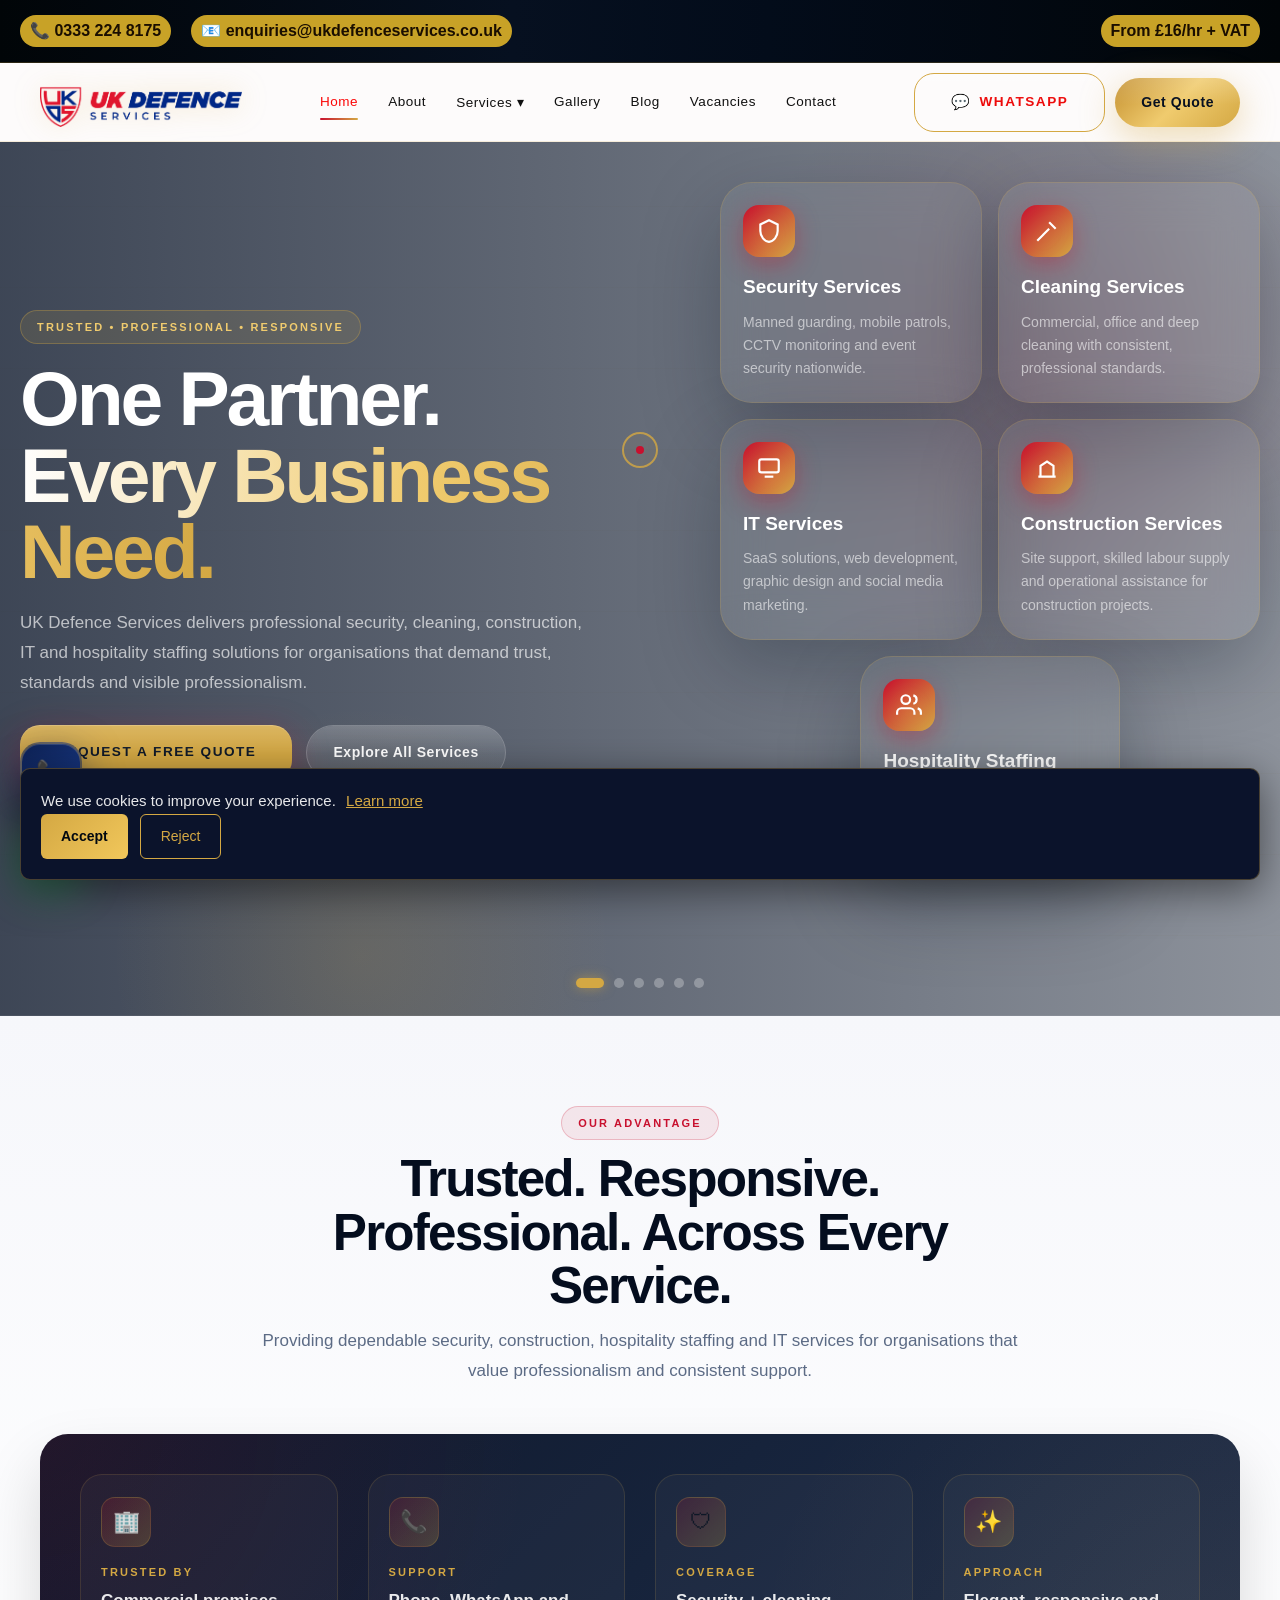
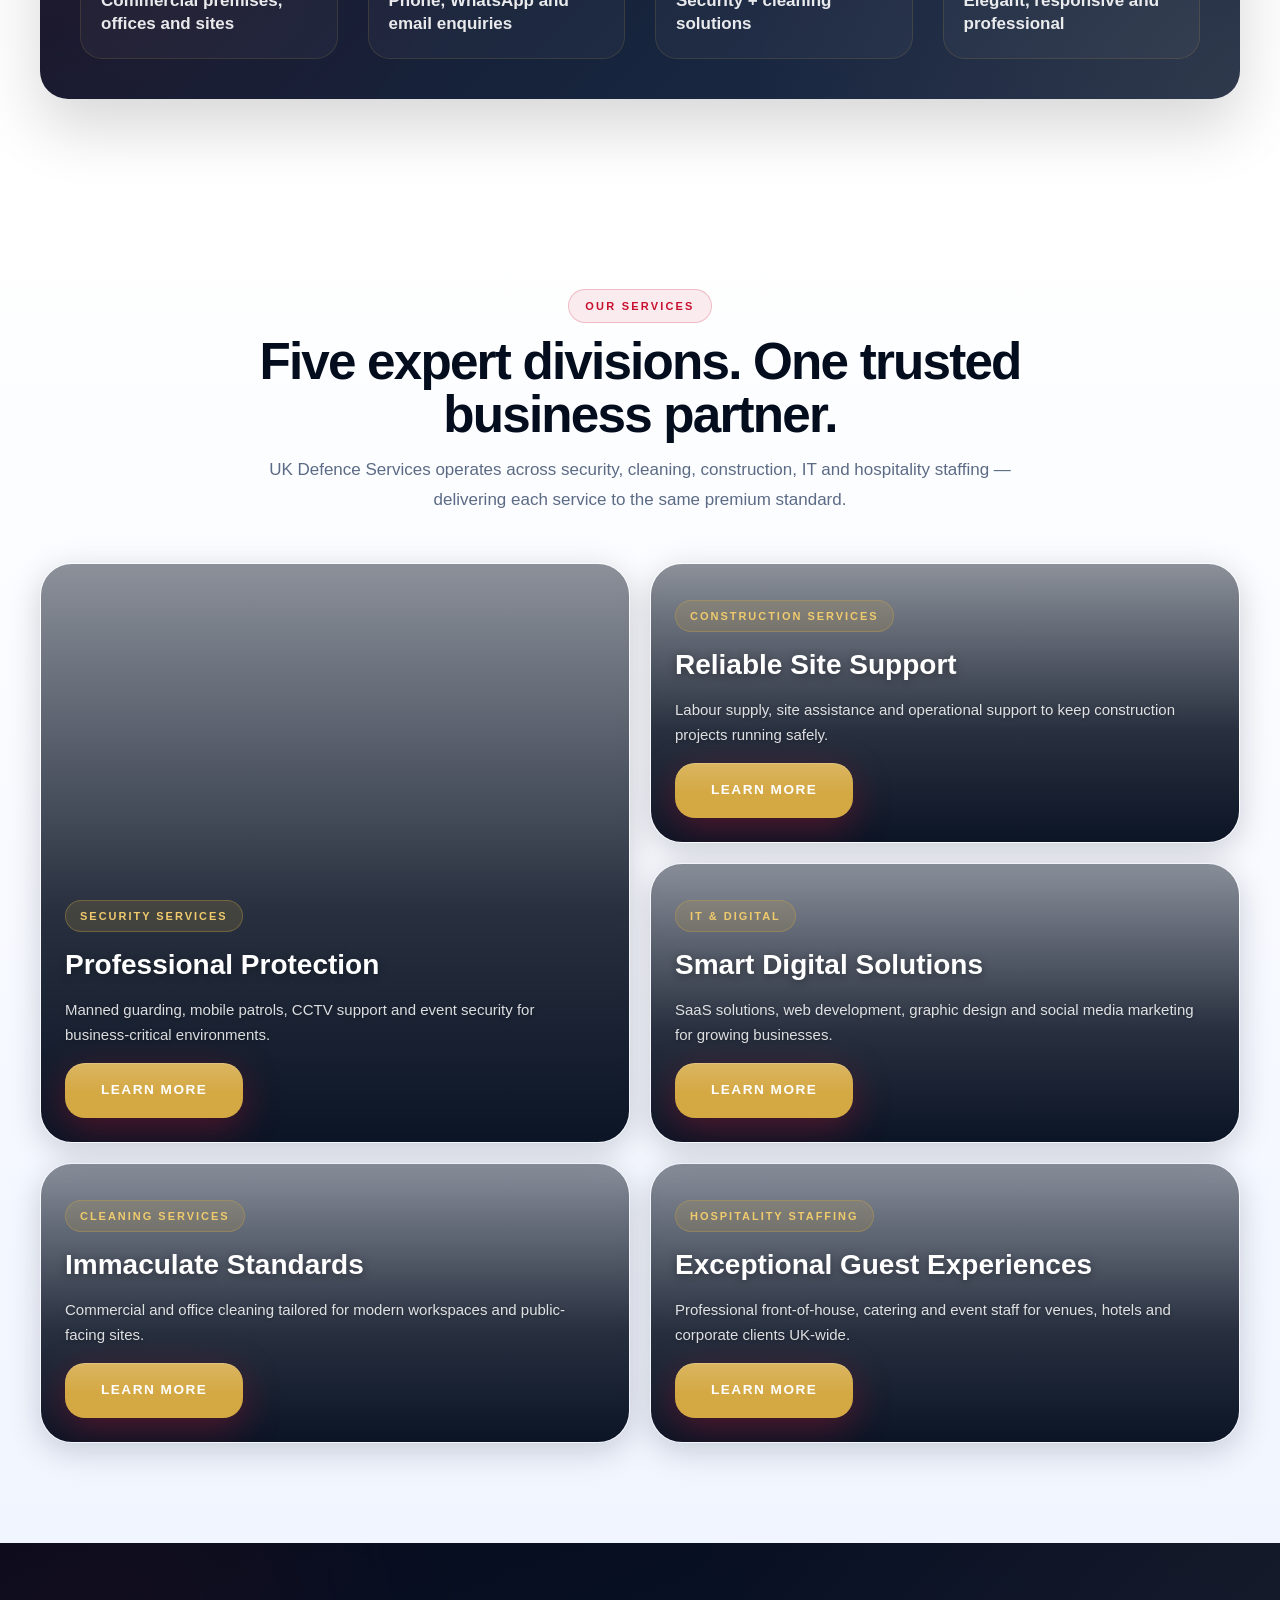
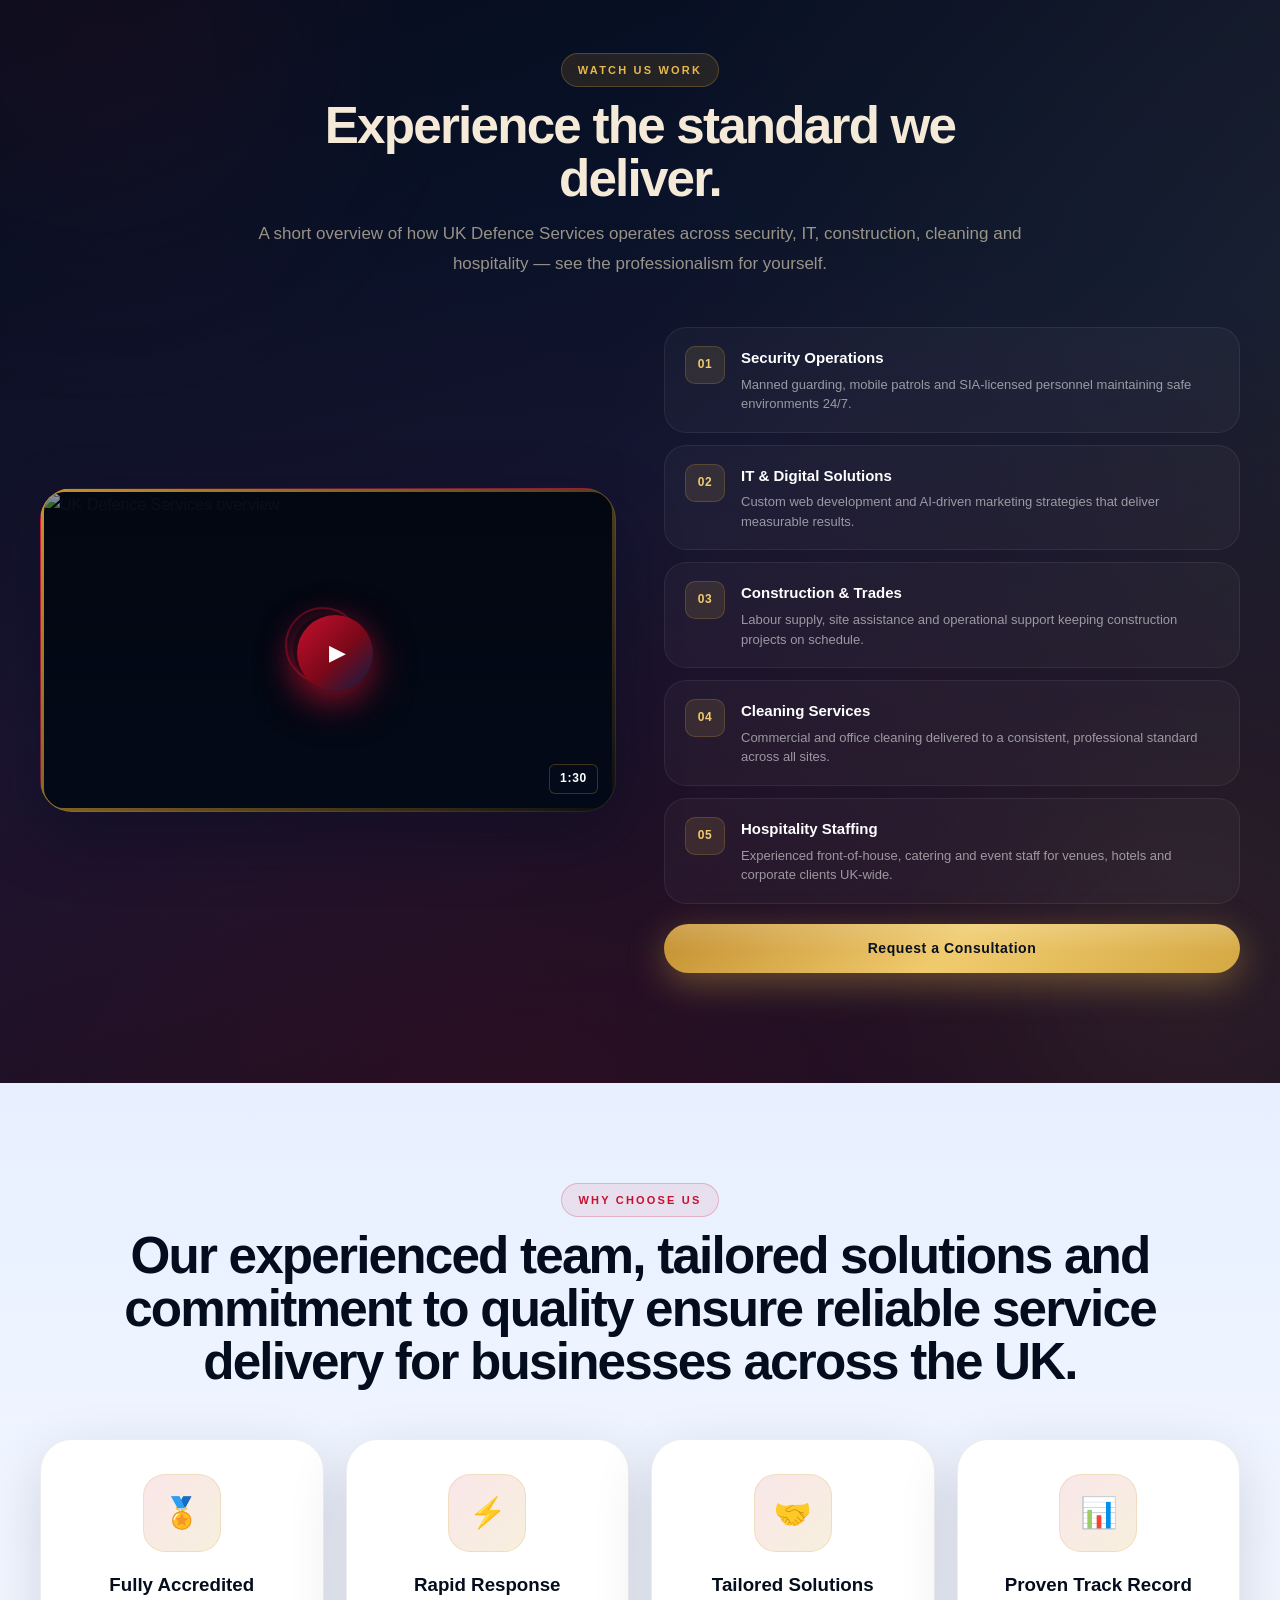
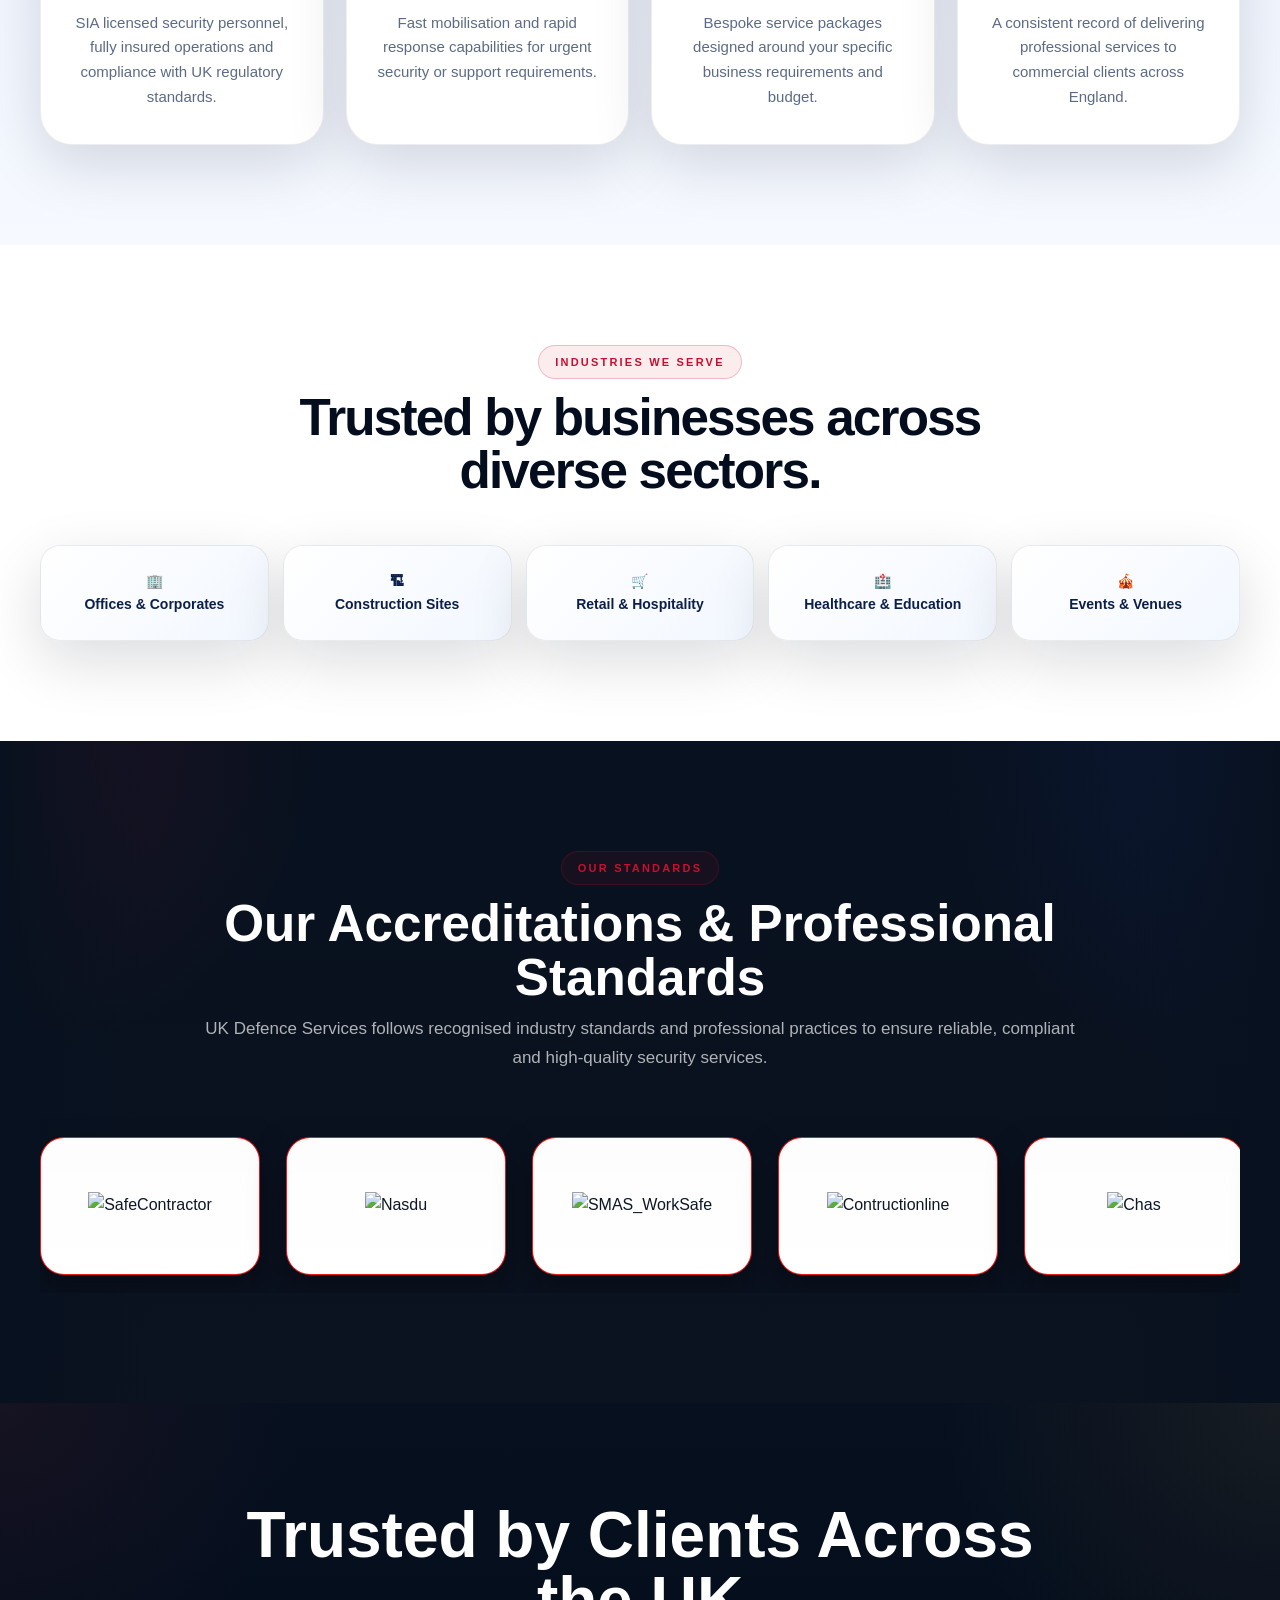
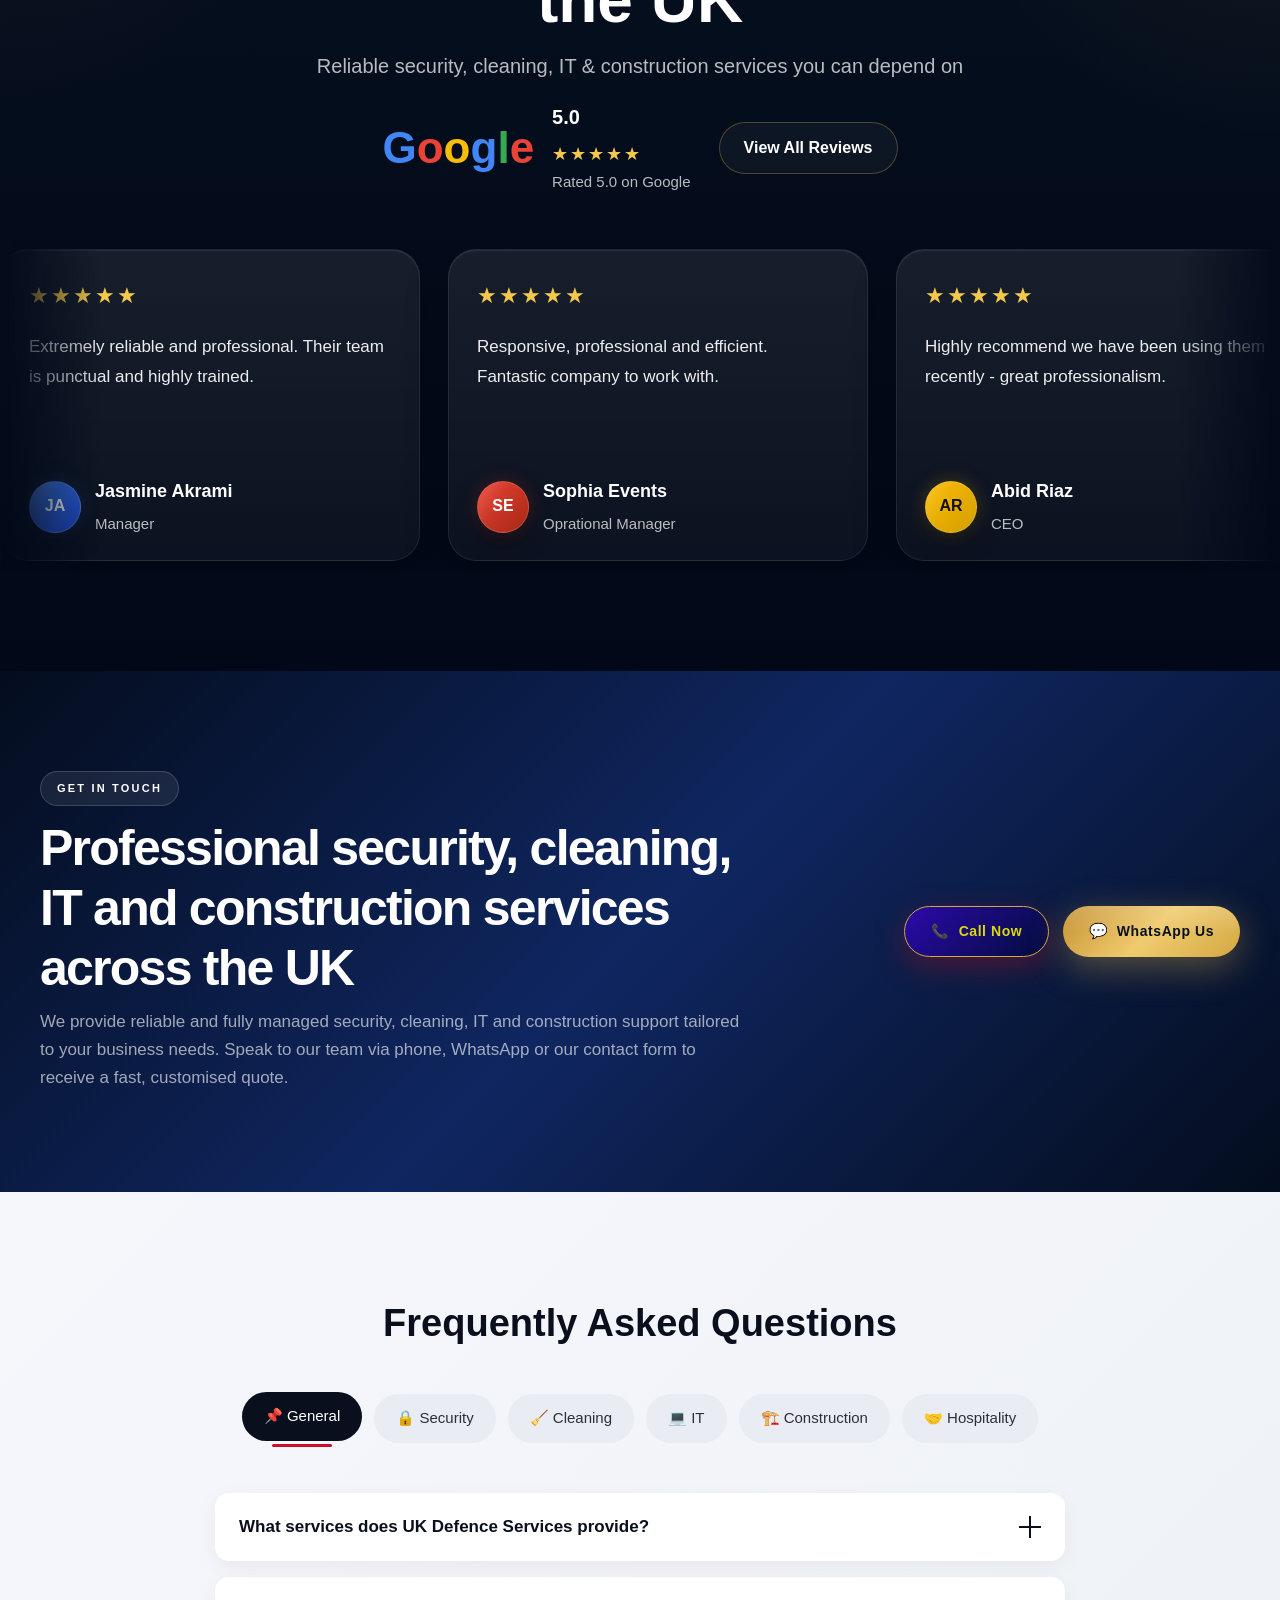
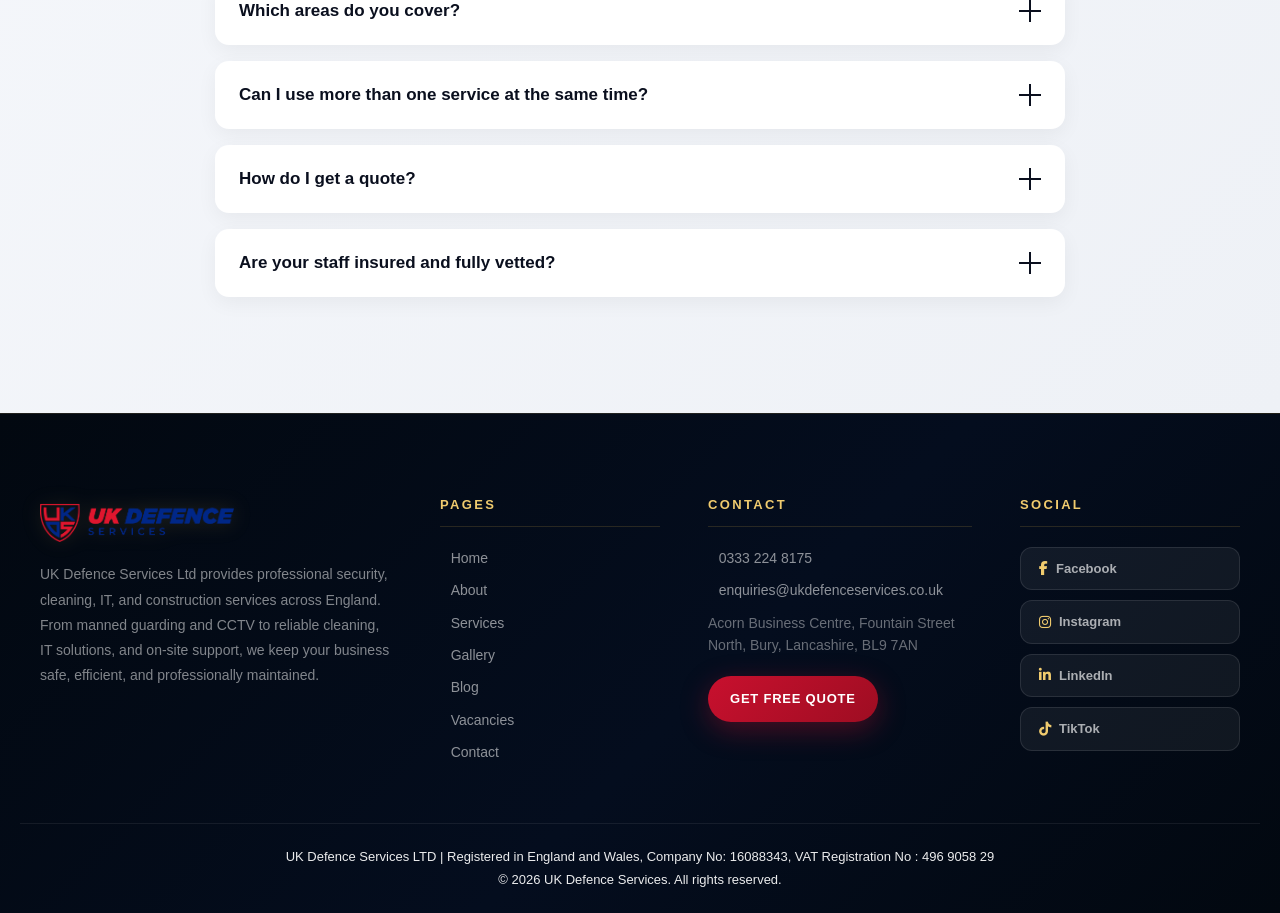
==== commit fb347b46: "Add files via upload" ====
--- a/index.html
+++ b/index.html
@@ -51,7 +51,7 @@
   <header class="site-header" id="siteHeader">
     <div class="container nav-wrap">
       <a class="brand" href="index.html">
-        <img src="assets/logo/logo.png" alt="UK Defence Services Logo" class="brand-logo-img" />
+        <img src="logo.png" alt="UK Defence Services Logo" class="brand-logo-img" />
       </a>
 
       <nav class="main-nav" id="mainNav">
@@ -134,7 +134,7 @@
     <div class="hero-slide active security-slide"
       style="background-image:
         linear-gradient(90deg, rgba(7,18,38,.78), rgba(7,18,38,.46)),
-        url('assets/images/Security.png');">
+        url('Security.png');">
 
       <div class="container hero-inner">
         <div class="hero-copy">
@@ -214,7 +214,7 @@
     <div class="hero-slide"
       style="background-image:
         linear-gradient(90deg, rgba(7,18,38,.80), rgba(7,18,38,.48)),
-        url('assets/images/Security.png');">
+        url('Security.png');">
 
       <div class="container hero-inner">
         <div class="hero-copy">
@@ -257,7 +257,7 @@
     <div class="hero-slide"
       style="background-image:
         linear-gradient(90deg, rgba(7,18,38,.8), rgba(7,18,38,.48)),
-        url('assets/images/cleaning.png');">
+        url('cleaning.png');">
 
       <div class="container hero-inner">
         <div class="hero-copy">
@@ -291,7 +291,7 @@
     <div class="hero-slide"
       style="background-image:
         linear-gradient(90deg, rgba(7,18,38,.80), rgba(7,18,38,.48)),
-        url('assets/images/Construction.png');">
+        url('Construction.png');">
 
       <div class="container hero-inner">
         <div class="hero-copy">
@@ -335,7 +335,7 @@
     <div class="hero-slide"
       style="background-image:
         linear-gradient(90deg, rgba(7,18,38,.80), rgba(7,18,38,.48)),
-        url('assets/images/IT.png');">
+        url('IT.png');">
 
       <div class="container hero-inner">
         <div class="hero-copy">
@@ -378,7 +378,7 @@
     <div class="hero-slide"
       style="background-image:
         linear-gradient(90deg, rgba(7,18,38,.80), rgba(7,18,38,.48)),
-        url('assets/images/Hospitality.png');">
+        url('Hospitality.png');">
 
       <div class="container hero-inner">
         <div class="hero-copy">
@@ -707,18 +707,18 @@
     <div class="logo-marquee">
   <div class="logo-track">
 
-      <div class="accreditation-card"><img src="assets/accridation/SafeContractor.png" alt="SafeContractor"> </div>
-      <div class="accreditation-card"><img src="assets/accridation/Nasdu.png" alt="Nasdu"></div>
-      <div class="accreditation-card"><img src="assets/accridation/SMAS_WorkSafe.png" alt="SMAS_WorkSafe"></div>
-      <div class="accreditation-card"><img src="assets/accridation/Constructionline.png" alt="Contructionline"></div>
-     <div class="accreditation-card"><img src="assets/accridation/Chas.png" alt="Chas"></div>
+      <div class="accreditation-card"><img src="SafeContractor.png" alt="SafeContractor"> </div>
+      <div class="accreditation-card"><img src="Nasdu.png" alt="Nasdu"></div>
+      <div class="accreditation-card"><img src="SMAS_WorkSafe.png" alt="SMAS_WorkSafe"></div>
+      <div class="accreditation-card"><img src="Constructionline.png" alt="Contructionline"></div>
+     <div class="accreditation-card"><img src="Chas.png" alt="Chas"></div>
 
      <!-- Duplicate-->
-    <div class="accreditation-card"><img src="assets/accridation/SafeContractor.png" alt="SafeContractor"> </div>
-      <div class="accreditation-card"><img src="assets/accridation/Nasdu.png" alt="Nasdu"></div>
-      <div class="accreditation-card"><img src="assets/accridation/SMAS_WorkSafe.png" alt="SMAS_WorkSafe"></div>
-      <div class="accreditation-card"><img src="assets/accridation/Constructionline.png" alt="Contructionline"></div>
-     <div class="accreditation-card"><img src="assets/accridation/Chas.png" alt="Chas"></div> 
+    <div class="accreditation-card"><img src="SafeContractor.png" alt="SafeContractor"> </div>
+      <div class="accreditation-card"><img src="Nasdu.png" alt="Nasdu"></div>
+      <div class="accreditation-card"><img src="SMAS_WorkSafe.png" alt="SMAS_WorkSafe"></div>
+      <div class="accreditation-card"><img src="Constructionline.png" alt="Contructionline"></div>
+     <div class="accreditation-card"><img src="Chas.png" alt="Chas"></div> 
     </div>
 
   </div>
@@ -1315,7 +1315,7 @@
   <footer class="site-footer">
     <div class="container footer-grid">
       <div>
-        <img src="assets/logo/logo.png" alt="UK Defence Services Logo" class="footer-logo" />
+        <img src="logo.png" alt="UK Defence Services Logo" class="footer-logo" />
         <p> UK Defence Services Ltd provides professional security, cleaning, IT, and construction 
           services across England. From manned guarding and CCTV to reliable cleaning, IT solutions, 
           and on-site support, we keep your business safe, efficient, and professionally maintained.</p>
